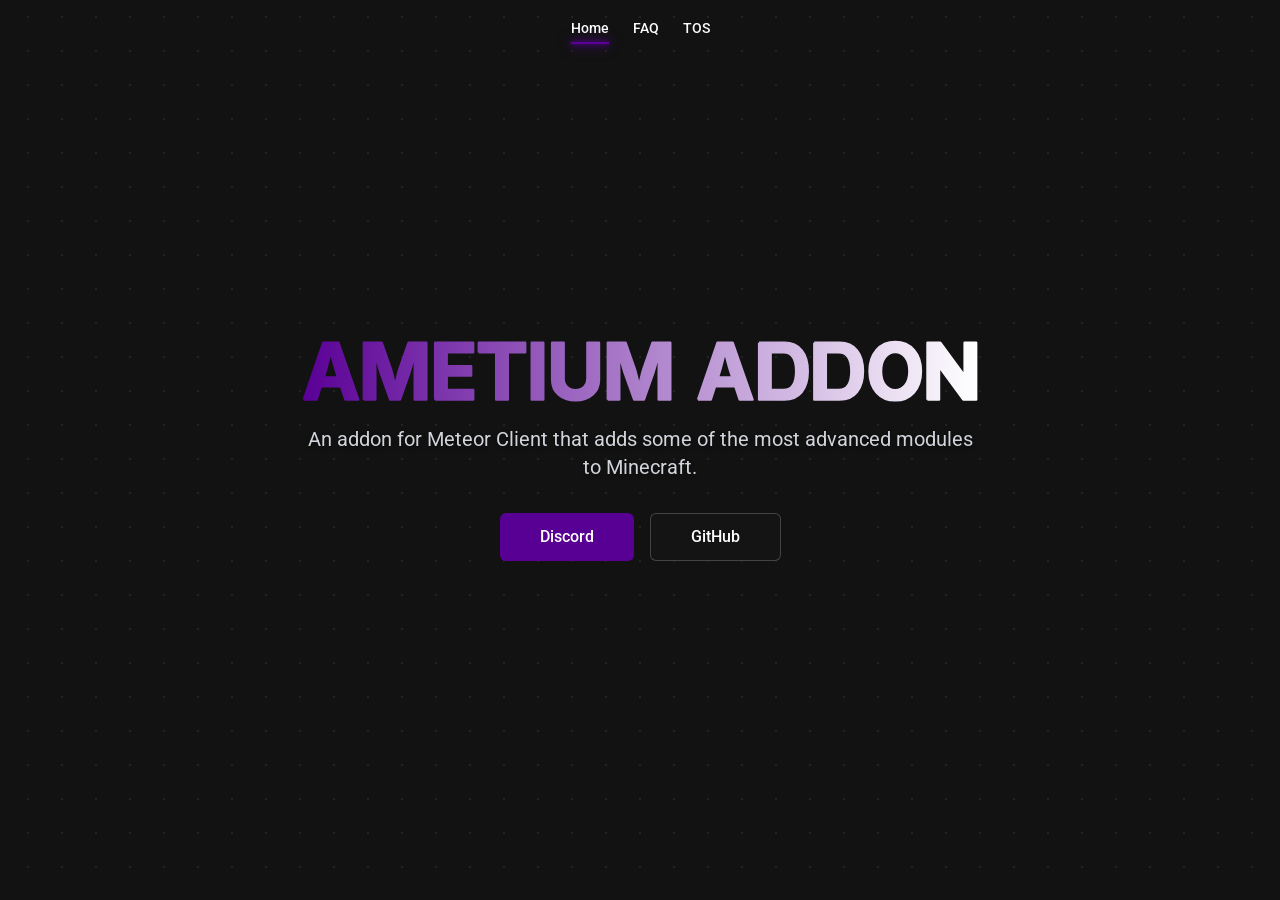
==== index.html @ a7bbdbfd "Fix HTML structure and update title" ====
<!DOCTYPE html>
<html lang="en" class="scroll-smooth dark" style="color-scheme: dark;"><head><meta charset="utf-8"><meta name="viewport" content="width=device-width, initial-scale=1"><link href="https://fonts.googleapis.com/css2?family=Inter:wght@100..900&family=Raleway:wght@400;600;700&family=Roboto:wght@400;500;700&display=swap" rel="stylesheet"><title>ametium</title><meta name="description" content="An addon for Meteor Client that adds some of the most advanced modules to Minecraft."><link rel="icon" href="icon.png"><link rel="stylesheet" href="assets/site.css"><style>

#community{padding-top:7rem;padding-bottom:5rem}

#team{--am-brand:#5a0096;--am-bg:#080808;--am-bg-2:#1c1c1c;--am-text:#f5f5f5;--am-muted:#a3a3a3;--am-line:rgba(255,255,255,.08);--am-font:'Montserrat',system-ui,-apple-system,'Segoe UI',Arial,sans-serif;--am-ease:cubic-bezier(.22,1,.36,1);--am-pad:clamp(1.25rem,6vw,5rem);color:var(--am-text);font-family:var(--am-font);padding-top:7rem;padding-bottom:6rem;scroll-margin-top:0}
#team svg{display:block}
#team :focus-visible{outline:2px solid #fff;outline-offset:3px;border-radius:6px}
.team-card{display:flex;align-items:center;justify-content:space-between;gap:1.5rem 2rem;max-width:900px;margin:0 auto;padding:clamp(1.75rem,5vw,3.25rem);background:radial-gradient(34rem 18rem at 100% 0%,rgba(90,0,150,.3),transparent 70%),var(--am-bg-2);border:1px solid var(--am-line);border-radius:20px;box-shadow:0 30px 60px -25px rgba(0,0,0,.85)}
.team-who{display:flex;align-items:center;gap:1.5rem;min-width:0}
.team-avatar{width:88px;height:88px;flex-shrink:0;border-radius:12px;object-fit:cover;image-rendering:pixelated}
.team-name{font-size:clamp(1.5rem,1.1rem + 1.6vw,2.1rem);font-weight:700;line-height:1.15;letter-spacing:-.03em}
.team-role{margin-top:.4rem;color:var(--am-muted);font-size:clamp(1rem,.95rem + .3vw,1.1rem);line-height:1.7}
.team-links{display:flex;flex-wrap:wrap;justify-content:center;gap:.6rem;flex-shrink:0}
.team-link{width:48px;height:48px;display:grid;place-items:center;border-radius:12px;background:rgba(255,255,255,.05);border:1px solid var(--am-line);transition:transform .35s var(--am-ease),border-color .25s ease,background .25s ease}
.team-link .icon{width:20px;height:20px}
@media(max-width:600px){.team-card{flex-direction:column;align-items:stretch;padding:1.5rem}.team-who{gap:1rem}.team-avatar{width:72px;height:72px}.team-links{justify-content:flex-start}}
.team-link{color:#fff}
.team-link .icon{fill:currentColor}
@media(hover:hover){.team-link:hover{background:rgba(255,255,255,.1);border-color:rgba(255,255,255,.3)}}
@media(hover:hover) and (prefers-reduced-motion:no-preference){.team-link:hover{transform:translateY(-3px)}}
.doc-head{max-width:720px;margin:0 auto 3rem;text-align:center;padding-bottom:2rem;border-bottom:1px solid rgba(255,255,255,.08)}
.doc-head h2{display:inline-block;font-family:var(--font-raleway),ui-sans-serif,system-ui,sans-serif;font-weight:700;font-size:clamp(2rem,5vw,3rem);line-height:1.15;letter-spacing:-.01em;background:linear-gradient(90deg,#5a0096,#fff);-webkit-background-clip:text;background-clip:text;-webkit-text-fill-color:transparent;color:transparent}
.doc-head p{margin-top:.9rem;font-family:var(--font-roboto),ui-sans-serif,system-ui,-apple-system,BlinkMacSystemFont,sans-serif;font-size:1.125rem;line-height:1.75rem;color:#a3a3a3;text-shadow:0 2px 4px rgba(0,0,0,.4)}@media(min-width:768px){.doc-head p{font-size:1.25rem}}
</style><link href="https://fonts.googleapis.com/css2?family=Montserrat:wght@400;600;700&family=Poppins:wght@400&display=swap" rel="stylesheet"></head><body class="__variable_f367f3 __variable_c06d0e __variable_225359 font-roboto antialiased"><main><header id="site-header" class="fixed top-0 left-0 w-full z-50 transition-all duration-300 py-4 bg-transparent"><div class="container mx-auto px-4 nav-grid"><div class="nav-left"></div><nav class="flex items-center space-x-8"><ul class="flex nav-items"><li><a class="nav-link text-sm font-medium active" href="#home">Home</a></li><li><a class="nav-link text-sm font-medium" href="faq/index.html">FAQ</a></li><li><a class="nav-link text-sm font-medium" href="tos/index.html">TOS</a></li></ul></nav><div class="nav-right"></div></div></header><div id="main-scroll-container" class="scroll-container"><svg width="0" height="0" style="position:absolute" aria-hidden="true" focusable="false">
<symbol id="i-discord" viewBox="0 0 24 24"><path d="M20.317 4.37a19.791 19.791 0 0 0-4.885-1.515a.074.074 0 0 0-.079.037c-.21.375-.444.864-.608 1.25a18.27 18.27 0 0 0-5.487 0a12.64 12.64 0 0 0-.617-1.25a.077.077 0 0 0-.079-.037A19.736 19.736 0 0 0 3.677 4.37a.07.07 0 0 0-.032.027C.533 9.046-.32 13.58.099 18.057a.082.082 0 0 0 .031.057a19.9 19.9 0 0 0 5.993 3.03a.078.078 0 0 0 .084-.028a14.09 14.09 0 0 0 1.226-1.994a.076.076 0 0 0-.041-.106a13.107 13.107 0 0 1-1.872-.892a.077.077 0 0 1-.008-.128a10.2 10.2 0 0 0 .372-.292a.074.074 0 0 1 .077-.01c3.928 1.793 8.18 1.793 12.062 0a.074.074 0 0 1 .078.01c.12.098.246.198.373.292a.077.077 0 0 1-.006.127a12.299 12.299 0 0 1-1.873.892a.077.077 0 0 0-.041.107c.36.698.772 1.362 1.225 1.993a.076.076 0 0 0 .084.028a19.839 19.839 0 0 0 6.002-3.03a.077.077 0 0 0 .032-.054c.5-5.177-.838-9.674-3.549-13.66a.061.061 0 0 0-.031-.03zM8.02 15.33c-1.183 0-2.157-1.085-2.157-2.419c0-1.333.956-2.419 2.157-2.419c1.21 0 2.176 1.096 2.157 2.42c0 1.333-.956 2.418-2.157 2.418zm7.975 0c-1.183 0-2.157-1.085-2.157-2.419c0-1.333.955-2.419 2.157-2.419c1.21 0 2.176 1.096 2.157 2.42c0 1.333-.946 2.418-2.157 2.418z"/></symbol>
<symbol id="i-github" viewBox="0 0 24 24"><path d="M12 .297c-6.63 0-12 5.373-12 12 0 5.303 3.438 9.8 8.205 11.385.6.113.82-.258.82-.577 0-.285-.01-1.04-.015-2.04-3.338.724-4.042-1.61-4.042-1.61C4.422 18.07 3.633 17.7 3.633 17.7c-1.087-.744.084-.729.084-.729 1.205.084 1.838 1.236 1.838 1.236 1.07 1.835 2.809 1.305 3.495.998.108-.776.417-1.305.76-1.605-2.665-.3-5.466-1.332-5.466-5.93 0-1.31.465-2.38 1.235-3.22-.135-.303-.54-1.523.105-3.176 0 0 1.005-.322 3.3 1.23.96-.267 1.98-.399 3-.405 1.02.006 2.04.138 3 .405 2.28-1.552 3.285-1.23 3.285-1.23.645 1.653.24 2.873.12 3.176.765.84 1.23 1.91 1.23 3.22 0 4.61-2.805 5.625-5.475 5.92.42.36.81 1.096.81 2.22 0 1.606-.015 2.896-.015 3.286 0 .315.21.69.825.57C20.565 22.092 24 17.592 24 12.297c0-6.627-5.373-12-12-12"/></symbol>
<symbol id="i-youtube" viewBox="0 0 24 24"><path d="M23.498 6.186a3.016 3.016 0 0 0-2.122-2.136C19.505 3.545 12 3.545 12 3.545s-7.505 0-9.377.505A3.017 3.017 0 0 0 .502 6.186C0 8.07 0 12 0 12s0 3.93.502 5.814a3.016 3.016 0 0 0 2.122 2.136c1.871.505 9.376.505 9.376.505s7.505 0 9.377-.505a3.015 3.015 0 0 0 2.122-2.136C24 15.93 24 12 24 12s0-3.93-.502-5.814zM9.545 15.568V8.432L15.818 12l-6.273 3.568z"/></symbol>
<symbol id="i-tiktok" viewBox="0 0 24 24"><path d="M12.525.02c1.31-.02 2.61-.01 3.91-.02.08 1.53.63 3.09 1.75 4.17 1.12 1.11 2.7 1.62 4.24 1.79v4.03c-1.44-.05-2.89-.35-4.2-.97-.57-.26-1.1-.59-1.62-.93-.01 2.92.01 5.84-.02 8.75-.08 1.4-.54 2.79-1.35 3.94-1.31 1.92-3.58 3.17-5.91 3.21-1.43.08-2.86-.31-4.08-1.03-2.02-1.19-3.44-3.37-3.65-5.71-.02-.5-.03-1-.01-1.49.18-1.9 1.12-3.72 2.58-4.96 1.66-1.44 3.98-2.13 6.15-1.72.02 1.48-.04 2.96-.04 4.44-.99-.32-2.15-.23-3.02.37-.63.41-1.11 1.04-1.36 1.75-.21.51-.15 1.07-.14 1.61.24 1.64 1.82 3.02 3.5 2.87 1.12-.01 2.19-.66 2.77-1.61.19-.33.4-.67.41-1.06.1-1.79.06-3.57.07-5.36.01-4.03-.01-8.05.02-12.07z"/></symbol>
<symbol id="i-instagram" viewBox="0 0 24 24"><path d="M7.0301.084c-1.2768.0602-2.1487.264-2.911.5634-.7888.3075-1.4575.72-2.1228 1.3877-.6652.6677-1.075 1.3368-1.3802 2.127-.2954.7638-.4956 1.6365-.552 2.914-.0564 1.2775-.0689 1.6882-.0626 4.947.0062 3.2586.0206 3.6671.0825 4.9473.061 1.2765.264 2.1482.5635 2.9107.308.7889.72 1.4573 1.388 2.1228.6679.6655 1.3365 1.0743 2.1285 1.38.7632.295 1.6361.4961 2.9134.552 1.2773.056 1.6884.069 4.9462.0627 3.2578-.0062 3.668-.0207 4.9478-.0814 1.28-.0607 2.147-.2652 2.9098-.5633.7889-.3086 1.4578-.72 2.1228-1.3881.665-.6682 1.0745-1.3378 1.3795-2.1284.2957-.7632.4966-1.636.552-2.9124.056-1.2809.0692-1.6898.063-4.948-.0063-3.2583-.021-3.6668-.0817-4.9465-.0607-1.2797-.264-2.1487-.5633-2.9117-.3084-.7889-.72-1.4568-1.3876-2.1228C21.2982 1.33 20.628.9208 19.8378.6165 19.074.321 18.2017.1197 16.9244.0645 15.6471.0093 15.236-.005 11.977.0014 8.718.0076 8.31.0215 7.0301.0839m.1402 21.6932c-1.17-.0509-1.8053-.2453-2.2287-.408-.5606-.216-.96-.4771-1.3819-.895-.422-.4178-.6811-.8186-.9-1.378-.1644-.4234-.3624-1.058-.4171-2.228-.0595-1.2645-.072-1.6442-.079-4.848-.007-3.2037.0053-3.583.0607-4.848.05-1.169.2456-1.805.408-2.2282.216-.5613.4762-.96.895-1.3816.4188-.4217.8184-.6814 1.3783-.9003.423-.1651 1.0575-.3614 2.227-.4171 1.2655-.06 1.6447-.072 4.848-.079 3.2033-.007 3.5835.005 4.8495.0608 1.169.0508 1.8053.2445 2.228.408.5608.216.96.4754 1.3816.895.4217.4194.6816.8176.9005 1.3787.1653.4217.3617 1.056.4169 2.2263.0602 1.2655.0739 1.645.0796 4.848.0058 3.203-.0055 3.5834-.061 4.848-.051 1.17-.245 1.8055-.408 2.2294-.216.5604-.4763.96-.8954 1.3814-.419.4215-.8181.6811-1.3783.9-.4224.1649-1.0577.3617-2.2262.4174-1.2656.0595-1.6448.072-4.8493.079-3.2045.007-3.5825-.006-4.848-.0608M16.953 5.5864A1.44 1.44 0 1 0 18.39 4.144a1.44 1.44 0 0 0-1.437 1.4424M5.8385 12.012c.0067 3.4032 2.7706 6.1557 6.173 6.1493 3.4026-.0065 6.157-2.7701 6.1506-6.1733-.0065-3.4032-2.771-6.1565-6.174-6.1498-3.403.0067-6.156 2.771-6.1496 6.1738M8 12.0077a4 4 0 1 1 4.008 3.9921A3.9996 3.9996 0 0 1 8 12.0077"/></symbol>
</svg><section id="home" class="scroll-section flex flex-col items-center justify-center relative overflow-hidden bg-background h-screen"><div class="container mx-auto px-4 text-center z-10 animate-fade-in"><h1 class="text-4xl md:text-6xl lg:text-7xl heading-lg font-raleway font-bold mb-4 text-white" aria-label="AMETIUM ADDON"><svg class="am-logo" id="am-logo" viewBox="90 60 1478 142" xmlns="http://www.w3.org/2000/svg" aria-hidden="true"><defs><linearGradient id="am-grad" gradientUnits="userSpaceOnUse" x1="98" y1="0" x2="1560" y2="0"><stop offset="0" stop-color="#5a0096"/><stop offset="1" stop-color="#ffffff"/></linearGradient></defs><path pathLength="1" d="M97.98 191.84H125.96L135.17 163.12H179.08L188.63 191.84H216.77L173.44 68.16H140.23ZM141.48 143.28 145.05 132.16C148.78 119.71 152.44 105.01 156.59 88.00C160.90 104.85 164.80 119.46 168.79 132.16L172.52 143.28Z" style="--i:0"/><path pathLength="1" d="M228.64 191.84H253.79V133.49C253.79 124.19 253.13 106.01 252.88 90.99C257.28 107.59 262.26 124.94 265.16 133.49L286.00 191.84H307.33L327.84 133.49C330.74 124.69 335.97 106.67 340.12 89.99C339.87 105.60 339.21 124.19 339.21 133.49V191.84H364.69V68.16H325.68L305.92 124.94C303.43 132.82 299.61 149.34 296.79 162.71C293.88 149.26 290.07 132.74 287.58 124.94L267.49 68.16H228.64Z" style="--i:1"/><path pathLength="1" d="M383.62 191.84H466.54V170.84H408.94V139.71H462.06V119.04H408.94V89.16H466.38V68.16H383.62Z" style="--i:2"/><path pathLength="1" d="M478.50 89.16H516.35V191.84H541.75V89.16H579.52V68.16H478.50Z" style="--i:3"/><path pathLength="1" d="M618.87 68.16H593.55V191.84H618.87Z" style="--i:4"/><path pathLength="1" d="M688.93 193.58C719.48 193.58 739.98 175.49 739.98 148.43V68.16H714.58V146.35C714.58 160.80 704.45 171.17 688.93 171.17C673.41 171.17 663.20 160.80 663.20 146.35V68.16H637.88V148.43C637.88 175.49 658.14 193.58 688.93 193.58Z" style="--i:5"/><path pathLength="1" d="M758.91 191.84H784.06V133.49C784.06 124.19 783.40 106.01 783.15 90.99C787.55 107.59 792.53 124.94 795.43 133.49L816.27 191.84H837.60L858.11 133.49C861.01 124.69 866.24 106.67 870.39 89.99C870.14 105.60 869.48 124.19 869.48 133.49V191.84H894.96V68.16H855.95L836.19 124.94C833.70 132.82 829.88 149.34 827.06 162.71C824.16 149.26 820.34 132.74 817.85 124.94L797.76 68.16H758.91Z" style="--i:6"/><path pathLength="1" d="M955.00 191.84H982.98L992.19 163.12H1036.10L1045.65 191.84H1073.79L1030.46 68.16H997.25ZM998.50 143.28 1002.07 132.16C1005.80 119.71 1009.46 105.01 1013.61 88.00C1017.92 104.85 1021.82 119.46 1025.81 132.16L1029.54 143.28Z" style="--i:7"/><path pathLength="1" d="M1087.79 68.16H1142.79C1175.79 68.16 1193.79 92.00 1193.79 130.00C1193.79 168.00 1175.79 191.84 1142.79 191.84H1087.79ZM1113.09 89.16V170.84H1140.79C1159.79 170.84 1168.29 155.00 1168.29 130.00C1168.29 105.00 1159.79 89.16 1140.79 89.16Z" style="--i:8"/><path pathLength="1" d="M1207.79 68.16H1262.79C1295.79 68.16 1313.79 92.00 1313.79 130.00C1313.79 168.00 1295.79 191.84 1262.79 191.84H1207.79ZM1233.09 89.16V170.84H1260.79C1279.79 170.84 1288.29 155.00 1288.29 130.00C1288.29 105.00 1279.79 89.16 1260.79 89.16Z" style="--i:9"/><path pathLength="1" d="M1383.79 66.42C1417.79 66.42 1439.79 92.00 1439.79 130.00C1439.79 168.00 1417.79 193.58 1383.79 193.58C1349.79 193.58 1327.79 168.00 1327.79 130.00C1327.79 92.00 1349.79 66.42 1383.79 66.42ZM1383.79 88.50C1365.79 88.50 1353.09 105.00 1353.09 130.00C1353.09 155.00 1365.79 171.20 1383.79 171.20C1401.79 171.20 1414.49 155.00 1414.49 130.00C1414.49 105.00 1401.79 88.50 1383.79 88.50Z" style="--i:10"/><path pathLength="1" d="M1453.79 191.84V68.16H1481.79L1534.49 140.00V68.16H1559.79V191.84H1531.79L1479.09 120.00V191.84Z" style="--i:11"/></svg></h1><p class="text-lg md:text-xl text-gray-300 max-w-2xl mx-auto mb-8 text-shadow-md">An addon for Meteor Client that adds some of the most advanced modules to Minecraft.</p><div class="hero-btns flex flex-col sm:flex-row items-center justify-center gap-4"><a class="inline-flex items-center justify-center whitespace-nowrap ring-offset-background transition-colors focus-visible:outline-none focus-visible:ring-2 focus-visible:ring-ring focus-visible:ring-offset-2 disabled:pointer-events-none disabled:opacity-50 h-12 rounded-md px-10 text-base bg-primary hover:bg-primary/80 text-white font-medium" href="https://discord.gg/ametium" target="_blank" rel="noopener noreferrer">Discord</a><a class="inline-flex items-center justify-center whitespace-nowrap font-medium ring-offset-background transition-colors focus-visible:outline-none focus-visible:ring-2 focus-visible:ring-ring focus-visible:ring-offset-2 disabled:pointer-events-none disabled:opacity-50 border bg-background h-12 rounded-md px-10 text-base border-white/20 text-white hover:bg-white/10 hover:text-white" href="https://github.com/ItsDarexMC" target="_blank" rel="noopener noreferrer">GitHub</a></div></div></section>
<section class="sec sec-alt bg-background" id="community">
    <div class="wrap">
      <div class="doc-head"><h2>Community</h2><p>Join the Ametium community, get support and follow every update.</p></div>
      <div class="cards-grid cc-stage" aria-roledescription="carousel" aria-label="Community">
      <div class="card invite" data-pos="active"><button type="button" class="cc-select" aria-label="Show Discord"></button>
        <div class="card-who"><span class="card-logo card-logo--dc" aria-hidden="true"><svg><use href="#i-discord"/></svg></span><div class="invite-copy">
          <h3>Discord</h3>
          <p>The addon is only shared through our Discord server. Join to install it and get support directly from developers.</p>
          <div class="stats">
            <span><span class="dot" aria-hidden="true"></span><span id="total-members">…</span> Total</span>
            <span><span class="dot on" aria-hidden="true"></span><span id="online-members">…</span> Online</span>
          </div>
        </div></div>
        <a href="https://discord.gg/ametium" class="btn btn-main" target="_blank" rel="noopener noreferrer"><svg class="icon" aria-hidden="true"><use href="#i-discord"/></svg>Join server</a>
      </div>
      <div class="card invite yt" data-pos="next"><button type="button" class="cc-select" aria-label="Show YouTube"></button>
        <div class="card-who"><span class="card-logo card-logo--yt" aria-hidden="true"><svg><use href="#i-youtube"/></svg></span><div class="invite-copy">
          <h3>YouTube</h3>
          <p>See Ametium in action through module showcases, demos and video updates.</p>
        </div></div>
        <a href="https://youtube.com/@itsdarexmc" class="btn btn-main" target="_blank" rel="noopener noreferrer"><svg class="icon" aria-hidden="true"><use href="#i-youtube"/></svg>YouTube</a>
      </div>
      <div class="card invite gh" data-pos="prev"><button type="button" class="cc-select" aria-label="Show GitHub"></button>
        <div class="card-who"><span class="card-logo card-logo--gh" aria-hidden="true"><svg><use href="#i-github"/></svg></span><div class="invite-copy">
          <h3>GitHub</h3>
          <p>Explore our projects and source code on GitHub.</p>
          <div class="stats">
            <span><span class="dot" aria-hidden="true"></span><span id="gh-repos">…</span> Repositories</span>
            <span><span class="dot white" aria-hidden="true"></span><span id="gh-followers">…</span> Followers</span>
          </div>
        </div></div>
        <a href="https://github.com/ItsDarexMC" class="btn btn-main" target="_blank" rel="noopener noreferrer"><svg class="icon" aria-hidden="true"><use href="#i-github"/></svg>GitHub</a>
      </div>
      </div>
      <div class="cc-controls"><button type="button" class="cc-arrow" data-dir="-1" aria-label="Previous"><svg viewBox="0 0 24 24" aria-hidden="true"><path d="m14.5 6-6 6 6 6"/></svg></button><div class="cc-dots"><button type="button" aria-label="Show Discord"></button><button type="button" aria-label="Show YouTube"></button><button type="button" aria-label="Show GitHub"></button></div><button type="button" class="cc-arrow" data-dir="1" aria-label="Next"><svg viewBox="0 0 24 24" aria-hidden="true"><path d="m9.5 6 6 6-6 6"/></svg></button></div>
    </div>
  </section>
<section class="sec" id="team"><div class="wrap"><div class="doc-head"><h2>Dev Team</h2><p>Meet the developers behind Ametium.</p></div><div class="team-card"><div class="team-who"><img class="team-avatar" src="darex.png" alt="ItsDarexMC skin" width="88" height="88" onerror="this.style.display='none'"><div><h3 class="team-name">ItsDarexMC</h3><p class="team-role">Founder and lead developer of Ametium.</p></div></div><div class="team-links"><a class="team-link" data-n="youtube" href="https://youtube.com/@ItsDarexMC" target="_blank" rel="noopener noreferrer" aria-label="YouTube" title="YouTube"><svg class="icon" aria-hidden="true"><use href="#i-youtube"/></svg></a><a class="team-link" data-n="tiktok" href="https://tiktok.com/@ItsDarexMC" target="_blank" rel="noopener noreferrer" aria-label="TikTok" title="TikTok"><svg class="icon" aria-hidden="true"><use href="#i-tiktok"/></svg></a><a class="team-link" data-n="instagram" href="https://instagram.com/ItsDarexMC" target="_blank" rel="noopener noreferrer" aria-label="Instagram" title="Instagram"><svg class="icon" aria-hidden="true"><use href="#i-instagram"/></svg></a><a class="team-link" data-n="github" href="https://github.com/ItsDarexMC" target="_blank" rel="noopener noreferrer" aria-label="GitHub" title="GitHub"><svg class="icon" aria-hidden="true"><use href="#i-github"/></svg></a></div></div></div></section>
<footer class="relative bg-gradient-to-br from-secondary/50 to-background border-t border-border/50 py-16 snap-start" id="footer"><div class="absolute inset-0 opacity-10"><div class="absolute top-0 left-1/4 w-32 h-32 bg-primary/20 rounded-full blur-3xl"></div><div class="absolute bottom-0 right-1/4 w-24 h-24 bg-primary/10 rounded-full blur-2xl"></div></div><div class="container mx-auto px-4 relative z-10"><div class="flex flex-col md:flex-row items-center justify-between gap-6 text-center md:text-left"><div><p class="text-sm text-muted-foreground">© 2026 Ametium Development. All rights reserved.</p><p class="text-xs text-muted-foreground mt-2">Not affiliated with or endorsed by Mojang AB</p></div><nav class="flex flex-wrap items-center justify-center gap-8"><a class="nav-link text-sm text-muted-foreground" href="https://github.com/ItsDarexMC" target="_blank" rel="noopener noreferrer">GitHub</a><a class="nav-link text-sm text-muted-foreground" href="https://discord.gg/ametium" target="_blank" rel="noopener noreferrer">Discord</a><a class="nav-link text-sm text-muted-foreground" href="https://youtube.com/@itsdarexmc" target="_blank" rel="noopener noreferrer">YouTube</a></nav></div></div></footer></div></main><!--$--><!--/$--><!--$--><!--/$-->
<next-route-announcer style="position: absolute;"></next-route-announcer><script>
(function(){
var total=document.getElementById('total-members');
var online=document.getElementById('online-members');
function fmt(n){return Number.isFinite(n)?n.toLocaleString('en-US'):'—'}
function update(){
  if(document.hidden)return;
  var ctrl=new AbortController();
  var t=setTimeout(function(){ctrl.abort()},8000);
  fetch('https://discord.com/api/v9/invites/ametium?with_counts=true',{signal:ctrl.signal})
    .then(function(r){if(!r.ok)throw new Error(r.status);return r.json()})
    .then(function(d){total.textContent=fmt(d.approximate_member_count);online.textContent=fmt(d.approximate_presence_count)})
    .catch(function(){if(total.textContent==='…')total.textContent='—';if(online.textContent==='…')online.textContent='—'})
    .finally(function(){clearTimeout(t)});
}
update();
setInterval(update,60000);
document.addEventListener('visibilitychange',function(){if(!document.hidden)update()});
})();
</script><script>
(function(){
var GH_USER='ItsDarexMC';
function fmt(n){n=Number(n);return Number.isFinite(n)?n.toLocaleString('en-US'):'—'}
function set(id,v){var e=document.getElementById(id);if(e)e.textContent=v}
function get(url){var c=new AbortController(),t=setTimeout(function(){c.abort()},8000);
  return fetch(url,{signal:c.signal}).then(function(r){if(!r.ok)throw new Error(r.status);return r.json()}).finally(function(){clearTimeout(t)})}
function github(){
  get('https://api.github.com/users/'+GH_USER)
    .then(function(d){set('gh-repos',fmt(d.public_repos));set('gh-followers',fmt(d.followers))})
    .catch(function(){set('gh-repos','—');set('gh-followers','—')});
}
github();
setInterval(github,600000);
})();
</script><script>
(function(){
var stage=document.querySelector('#community .cc-stage');if(!stage)return;
var cards=[].slice.call(stage.querySelectorAll(':scope>.card')),dots=[].slice.call(document.querySelectorAll('#community .cc-dots button')),i=0,n=cards.length;
function show(k){
  i=(k+n)%n;
  cards.forEach(function(c,j){
    var pos=j===i?'active':(j===(i+1)%n?'next':'prev');
    c.setAttribute('data-pos',pos);
    c.querySelectorAll('a').forEach(function(a){a.tabIndex=j===i?0:-1});
    c.setAttribute('aria-hidden',j===i?'false':'true');
    c.querySelector('.cc-select').tabIndex=j===i?-1:0;
  });
  dots.forEach(function(d,j){d.classList.toggle('is-active',j===i);d.setAttribute('aria-current',j===i?'true':'false')});
}
function fit(){
  var m=0;cards.forEach(function(c){c.style.height='auto'});
  cards.forEach(function(c){m=Math.max(m,c.offsetHeight)});
  cards.forEach(function(c){c.style.height=m+'px'});
  stage.style.setProperty('--cc-h',m+'px');
}
document.querySelectorAll('#community .cc-arrow').forEach(function(b){b.addEventListener('click',function(){show(i+(+b.dataset.dir))})});
dots.forEach(function(d,j){d.addEventListener('click',function(){show(j)})});
cards.forEach(function(c,j){c.querySelector('.cc-select').addEventListener('click',function(){show(j)})});
stage.addEventListener('keydown',function(e){if(e.key==='ArrowLeft')show(i-1);if(e.key==='ArrowRight')show(i+1)});
var x0=null;
stage.addEventListener('touchstart',function(e){x0=e.touches[0].clientX},{passive:true});
stage.addEventListener('touchend',function(e){if(x0===null)return;var dx=e.changedTouches[0].clientX-x0;if(Math.abs(dx)>40)show(i+(dx<0?1:-1));x0=null});
window.addEventListener('resize',fit);
window.addEventListener('load',fit);
if(document.fonts&&document.fonts.ready)document.fonts.ready.then(fit);
fit();show(0);
})();
</script><script>
(function(){
var sc=document.getElementById('main-scroll-container'),hd=document.getElementById('site-header'),pg=document.querySelector('.scroll-progress');
var links=[].slice.call(document.querySelectorAll('.nav-link[href^="#"]'));
function onScroll(){
  var y=sc.scrollTop,max=sc.scrollHeight-sc.clientHeight;
  var s=y>20;
  hd.classList.toggle('py-4',!s);hd.classList.toggle('bg-transparent',!s);
  ['py-2','bg-background/95','backdrop-blur-sm','border-b','border-border/40'].forEach(function(c){hd.classList.toggle(c,s)});
  if(pg)pg.style.transform='scaleX('+(max>0?y/max:0)+')';
  var cur=null;
  links.forEach(function(l){var t=document.querySelector(l.getAttribute('href'));if(t&&t.getBoundingClientRect().top<=window.innerHeight*0.4)cur=l});
  links.forEach(function(l){l.classList.toggle('active',l===cur)});
}
sc.addEventListener('scroll',onScroll,{passive:true});onScroll();
})();
</script><script>
(function(){
var el=document.getElementById('am-logo');if(!el)return;
function play(){el.classList.remove('run');void el.getBoundingClientRect();el.classList.add('run')}
requestAnimationFrame(play);
})();
</script><script>
(function(){
document.querySelectorAll('.nav-link[href^="#"]').forEach(function(a){
  a.addEventListener('click',function(e){
    var t=document.querySelector(a.getAttribute('href'));
    if(!t)return;
    e.preventDefault();
    t.scrollIntoView({behavior:'smooth',block:'start'});
  });
});
})();
</script><script>
(function(){
try{var g=sessionStorage.getItem('am-go');if(g){sessionStorage.removeItem('am-go');var t=document.getElementById(g);if(t)requestAnimationFrame(function(){t.scrollIntoView({behavior:'instant',block:'start'})})}}catch(e){}
})();
</script></body></html>
---- assets/site.css ----
@font-face{font-family:Inter Fallback;src:local("Arial");ascent-override:90.44%;descent-override:22.52%;line-gap-override:0.00%;size-adjust:107.12%}.__className_f367f3{font-family:Inter,Inter Fallback;font-style:normal}.__variable_f367f3{--font-inter:"Inter","Inter Fallback"}@font-face{font-family:Roboto Fallback;src:local("Arial");ascent-override:92.98%;descent-override:24.47%;line-gap-override:0.00%;size-adjust:99.78%}.__className_c06d0e{font-family:Roboto,Roboto Fallback;font-style:normal}.__variable_c06d0e{--font-roboto:"Roboto","Roboto Fallback"}@font-face{font-family:Raleway Fallback;src:local("Arial");ascent-override:90.51%;descent-override:22.53%;line-gap-override:0.00%;size-adjust:103.86%}.__className_225359{font-family:Raleway,Raleway Fallback;font-style:normal}.__variable_225359{--font-raleway:"Raleway","Raleway Fallback"}

/*
! tailwindcss v3.3.3 | MIT License | https://tailwindcss.com
*/*,:after,:before{box-sizing:border-box;border:0 solid #e5e7eb}:after,:before{--tw-content:""}html{line-height:1.5;-webkit-text-size-adjust:100%;-moz-tab-size:4;-o-tab-size:4;tab-size:4;font-family:ui-sans-serif,system-ui,-apple-system,BlinkMacSystemFont,Segoe UI,Roboto,Helvetica Neue,Arial,Noto Sans,sans-serif,Apple Color Emoji,Segoe UI Emoji,Segoe UI Symbol,Noto Color Emoji;font-feature-settings:normal;font-variation-settings:normal}body{margin:0;line-height:inherit}hr{height:0;color:inherit;border-top-width:1px}abbr:where([title]){-webkit-text-decoration:underline dotted;text-decoration:underline dotted}h1,h2,h3,h4,h5,h6{font-size:inherit;font-weight:inherit}a{color:inherit;text-decoration:inherit}b,strong{font-weight:bolder}code,kbd,pre,samp{font-family:ui-monospace,SFMono-Regular,Menlo,Monaco,Consolas,Liberation Mono,Courier New,monospace;font-size:1em}small{font-size:80%}sub,sup{font-size:75%;line-height:0;position:relative;vertical-align:baseline}sub{bottom:-.25em}sup{top:-.5em}table{text-indent:0;border-color:inherit;border-collapse:collapse}button,input,optgroup,select,textarea{font-family:inherit;font-feature-settings:inherit;font-variation-settings:inherit;font-size:100%;font-weight:inherit;line-height:inherit;color:inherit;margin:0;padding:0}button,select{text-transform:none}[type=button],[type=reset],[type=submit],button{-webkit-appearance:button;background-color:transparent;background-image:none}:-moz-focusring{outline:auto}:-moz-ui-invalid{box-shadow:none}progress{vertical-align:baseline}::-webkit-inner-spin-button,::-webkit-outer-spin-button{height:auto}[type=search]{-webkit-appearance:textfield;outline-offset:-2px}::-webkit-search-decoration{-webkit-appearance:none}::-webkit-file-upload-button{-webkit-appearance:button;font:inherit}summary{display:list-item}blockquote,dd,dl,figure,h1,h2,h3,h4,h5,h6,hr,p,pre{margin:0}fieldset{margin:0}fieldset,legend{padding:0}menu,ol,ul{list-style:none;margin:0;padding:0}dialog{padding:0}textarea{resize:vertical}input::-moz-placeholder,textarea::-moz-placeholder{opacity:1;color:#9ca3af}input::placeholder,textarea::placeholder{opacity:1;color:#9ca3af}[role=button],button{cursor:pointer}:disabled{cursor:default}audio,canvas,embed,iframe,img,object,svg,video{display:block;vertical-align:middle}img,video{max-width:100%;height:auto}[hidden]{display:none}:root{--background:0 0% 100%;--foreground:0 0% 3.9%;--card:0 0% 100%;--card-foreground:0 0% 3.9%;--popover:0 0% 100%;--popover-foreground:0 0% 3.9%;--primary:276 100% 29%;--primary-foreground:0 0% 98%;--secondary:0 0% 96.1%;--secondary-foreground:0 0% 9%;--muted:0 0% 96.1%;--muted-foreground:0 0% 45.1%;--accent:0 0% 96.1%;--accent-foreground:0 0% 9%;--destructive:276 100% 29%;--destructive-foreground:0 0% 98%;--border:0 0% 89.8%;--input:0 0% 89.8%;--ring:0 0% 3.9%;--chart-1:12 76% 61%;--chart-2:173 58% 39%;--chart-3:197 37% 24%;--chart-4:43 74% 66%;--chart-5:27 87% 67%;--radius:0.5rem}.dark{--background:0 0% 8%;--foreground:0 0% 98%;--card:0 0% 14%;--card-foreground:0 0% 98%;--popover:0 0% 14%;--popover-foreground:0 0% 98%;--primary:276 100% 29%;--primary-foreground:0 0% 98%;--secondary:0 0% 19%;--secondary-foreground:0 0% 98%;--muted:0 0% 19%;--muted-foreground:0 0% 63.9%;--accent:0 0% 19%;--accent-foreground:0 0% 98%;--destructive:276 100% 29%;--destructive-foreground:0 0% 98%;--border:0 0% 25%;--input:0 0% 19%;--ring:0 0% 83.1%;--chart-1:220 70% 50%;--chart-2:160 60% 45%;--chart-3:30 80% 55%;--chart-4:280 65% 60%;--chart-5:340 75% 55%}:root{--glow-color:276 100% 29%}.dark{--glow-color:276 100% 29%}*{border-color:hsl(var(--border))}body{background-color:hsl(var(--background));color:hsl(var(--foreground));box-shadow:0 0 15px hsl(var(--glow-color))}*,:after,:before{--tw-border-spacing-x:0;--tw-border-spacing-y:0;--tw-translate-x:0;--tw-translate-y:0;--tw-rotate:0;--tw-skew-x:0;--tw-skew-y:0;--tw-scale-x:1;--tw-scale-y:1;--tw-pan-x: ;--tw-pan-y: ;--tw-pinch-zoom: ;--tw-scroll-snap-strictness:proximity;--tw-gradient-from-position: ;--tw-gradient-via-position: ;--tw-gradient-to-position: ;--tw-ordinal: ;--tw-slashed-zero: ;--tw-numeric-figure: ;--tw-numeric-spacing: ;--tw-numeric-fraction: ;--tw-ring-inset: ;--tw-ring-offset-width:0px;--tw-ring-offset-color:#fff;--tw-ring-color:rgb(59 130 246/0.5);--tw-ring-offset-shadow:0 0 #0000;--tw-ring-shadow:0 0 #0000;--tw-shadow:0 0 #0000;--tw-shadow-colored:0 0 #0000;--tw-blur: ;--tw-brightness: ;--tw-contrast: ;--tw-grayscale: ;--tw-hue-rotate: ;--tw-invert: ;--tw-saturate: ;--tw-sepia: ;--tw-drop-shadow: ;--tw-backdrop-blur: ;--tw-backdrop-brightness: ;--tw-backdrop-contrast: ;--tw-backdrop-grayscale: ;--tw-backdrop-hue-rotate: ;--tw-backdrop-invert: ;--tw-backdrop-opacity: ;--tw-backdrop-saturate: ;--tw-backdrop-sepia: }::backdrop{--tw-border-spacing-x:0;--tw-border-spacing-y:0;--tw-translate-x:0;--tw-translate-y:0;--tw-rotate:0;--tw-skew-x:0;--tw-skew-y:0;--tw-scale-x:1;--tw-scale-y:1;--tw-pan-x: ;--tw-pan-y: ;--tw-pinch-zoom: ;--tw-scroll-snap-strictness:proximity;--tw-gradient-from-position: ;--tw-gradient-via-position: ;--tw-gradient-to-position: ;--tw-ordinal: ;--tw-slashed-zero: ;--tw-numeric-figure: ;--tw-numeric-spacing: ;--tw-numeric-fraction: ;--tw-ring-inset: ;--tw-ring-offset-width:0px;--tw-ring-offset-color:#fff;--tw-ring-color:rgb(59 130 246/0.5);--tw-ring-offset-shadow:0 0 #0000;--tw-ring-shadow:0 0 #0000;--tw-shadow:0 0 #0000;--tw-shadow-colored:0 0 #0000;--tw-blur: ;--tw-brightness: ;--tw-contrast: ;--tw-grayscale: ;--tw-hue-rotate: ;--tw-invert: ;--tw-saturate: ;--tw-sepia: ;--tw-drop-shadow: ;--tw-backdrop-blur: ;--tw-backdrop-brightness: ;--tw-backdrop-contrast: ;--tw-backdrop-grayscale: ;--tw-backdrop-hue-rotate: ;--tw-backdrop-invert: ;--tw-backdrop-opacity: ;--tw-backdrop-saturate: ;--tw-backdrop-sepia: }.container{width:100%}@media (min-width:640px){.container{max-width:640px}}@media (min-width:768px){.container{max-width:768px}}@media (min-width:1024px){.container{max-width:1024px}}@media (min-width:1280px){.container{max-width:1280px}}@media (min-width:1536px){.container{max-width:1536px}}.pointer-events-none{pointer-events:none}.fixed{position:fixed}.absolute{position:absolute}.relative{position:relative}.inset-0{inset:0}.bottom-0{bottom:0}.bottom-1\/3{bottom:33.333333%}.bottom-8{bottom:2rem}.bottom-full{bottom:100%}.left-0{left:0}.left-1\/2{left:50%}.left-1\/4{left:25%}.left-20{left:5rem}.left-4{left:1rem}.left-\[18px\]{left:18px}.right-0{right:0}.right-1\/4{right:25%}.right-20{right:5rem}.right-4{right:1rem}.right-\[-12px\]{right:-12px}.top-0{top:0}.top-1\/2{top:50%}.top-1\/3{top:33.333333%}.top-\[-12px\]{top:-12px}.top-full{top:100%}.z-0{z-index:0}.z-10{z-index:10}.z-20{z-index:20}.z-50{z-index:50}.mx-12{margin-left:3rem;margin-right:3rem}.mx-auto{margin-left:auto;margin-right:auto}.mb-1{margin-bottom:.25rem}.mb-12{margin-bottom:3rem}.mb-16{margin-bottom:4rem}.mb-2{margin-bottom:.5rem}.mb-3{margin-bottom:.75rem}.mb-4{margin-bottom:1rem}.mb-6{margin-bottom:1.5rem}.mb-8{margin-bottom:2rem}.ml-2{margin-left:.5rem}.ml-4{margin-left:1rem}.mr-2{margin-right:.5rem}.mr-3{margin-right:.75rem}.mt-1{margin-top:.25rem}.mt-16{margin-top:4rem}.mt-2{margin-top:.5rem}.mt-4{margin-top:1rem}.mt-6{margin-top:1.5rem}.mt-8{margin-top:2rem}.block{display:block}.inline-block{display:inline-block}.flex{display:flex}.inline-flex{display:inline-flex}.grid{display:grid}.contents{display:contents}.hidden{display:none}.h-0{height:0}.h-0\.5{height:.125rem}.h-1{height:.25rem}.h-10{height:2.5rem}.h-11{height:2.75rem}.h-12{height:3rem}.h-14{height:3.5rem}.h-2{height:.5rem}.h-24{height:6rem}.h-32{height:8rem}.h-4{height:1rem}.h-40{height:10rem}.h-6{height:1.5rem}.h-60{height:15rem}.h-9{height:2.25rem}.h-auto{height:auto}.h-full{height:100%}.h-screen{height:100vh}.max-h-96{max-height:24rem}.max-h-\[700px\]{max-height:700px}.w-1{width:.25rem}.w-10{width:2.5rem}.w-2{width:.5rem}.w-24{width:6rem}.w-32{width:8rem}.w-4{width:1rem}.w-40{width:10rem}.w-6{width:1.5rem}.w-60{width:15rem}.w-72{width:18rem}.w-80{width:20rem}.w-full{width:100%}.min-w-\[200px\]{min-width:200px}.max-w-2xl{max-width:42rem}.max-w-3xl{max-width:48rem}.max-w-5xl{max-width:64rem}.max-w-6xl{max-width:72rem}.max-w-md{max-width:28rem}.flex-shrink-0{flex-shrink:0}.flex-grow{flex-grow:1}.-translate-x-1\/2{--tw-translate-x:-50%}.-translate-x-1\/2,.-translate-y-1\/2{transform:translate(var(--tw-translate-x),var(--tw-translate-y)) rotate(var(--tw-rotate)) skewX(var(--tw-skew-x)) skewY(var(--tw-skew-y)) scaleX(var(--tw-scale-x)) scaleY(var(--tw-scale-y))}.-translate-y-1\/2{--tw-translate-y:-50%}.rotate-6{--tw-rotate:6deg}.rotate-6,.scale-105{transform:translate(var(--tw-translate-x),var(--tw-translate-y)) rotate(var(--tw-rotate)) skewX(var(--tw-skew-x)) skewY(var(--tw-skew-y)) scaleX(var(--tw-scale-x)) scaleY(var(--tw-scale-y))}.scale-105{--tw-scale-x:1.05;--tw-scale-y:1.05}.transform{transform:translate(var(--tw-translate-x),var(--tw-translate-y)) rotate(var(--tw-rotate)) skewX(var(--tw-skew-x)) skewY(var(--tw-skew-y)) scaleX(var(--tw-scale-x)) scaleY(var(--tw-scale-y))}@keyframes bounce{0%,to{transform:translateY(-25%);animation-timing-function:cubic-bezier(.8,0,1,1)}50%{transform:none;animation-timing-function:cubic-bezier(0,0,.2,1)}}.animate-bounce{animation:bounce 1s infinite}.animate-pulse{animation:pulse 2s cubic-bezier(.4,0,.6,1) infinite}.cursor-pointer{cursor:pointer}.snap-start{scroll-snap-align:start}.list-inside{list-style-position:inside}.list-disc{list-style-type:disc}.grid-cols-1{grid-template-columns:repeat(1,minmax(0,1fr))}.flex-col{flex-direction:column}.flex-wrap{flex-wrap:wrap}.items-start{align-items:flex-start}.items-center{align-items:center}.justify-center{justify-content:center}.justify-between{justify-content:space-between}.gap-1{gap:.25rem}.gap-12{gap:3rem}.gap-2{gap:.5rem}.gap-3{gap:.75rem}.gap-4{gap:1rem}.gap-8{gap:2rem}.space-x-2>:not([hidden])~:not([hidden]){--tw-space-x-reverse:0;margin-right:calc(.5rem * var(--tw-space-x-reverse));margin-left:calc(.5rem * calc(1 - var(--tw-space-x-reverse)))}.space-x-4>:not([hidden])~:not([hidden]){--tw-space-x-reverse:0;margin-right:calc(1rem * var(--tw-space-x-reverse));margin-left:calc(1rem * calc(1 - var(--tw-space-x-reverse)))}.space-x-6>:not([hidden])~:not([hidden]){--tw-space-x-reverse:0;margin-right:calc(1.5rem * var(--tw-space-x-reverse));margin-left:calc(1.5rem * calc(1 - var(--tw-space-x-reverse)))}.space-x-8>:not([hidden])~:not([hidden]){--tw-space-x-reverse:0;margin-right:calc(2rem * var(--tw-space-x-reverse));margin-left:calc(2rem * calc(1 - var(--tw-space-x-reverse)))}.space-y-3>:not([hidden])~:not([hidden]){--tw-space-y-reverse:0;margin-top:calc(.75rem * calc(1 - var(--tw-space-y-reverse)));margin-bottom:calc(.75rem * var(--tw-space-y-reverse))}.space-y-4>:not([hidden])~:not([hidden]){--tw-space-y-reverse:0;margin-top:calc(1rem * calc(1 - var(--tw-space-y-reverse)));margin-bottom:calc(1rem * var(--tw-space-y-reverse))}.space-y-5>:not([hidden])~:not([hidden]){--tw-space-y-reverse:0;margin-top:calc(1.25rem * calc(1 - var(--tw-space-y-reverse)));margin-bottom:calc(1.25rem * var(--tw-space-y-reverse))}.overflow-hidden{overflow:hidden}.overflow-x-auto{overflow-x:auto}.overflow-y-auto{overflow-y:auto}.scroll-smooth{scroll-behavior:smooth}.whitespace-nowrap{white-space:nowrap}.rounded{border-radius:.25rem}.rounded-2xl{border-radius:1rem}.rounded-3xl{border-radius:1.5rem}.rounded-full{border-radius:9999px}.rounded-lg{border-radius:var(--radius)}.rounded-md{border-radius:calc(var(--radius) - 2px)}.rounded-xl{border-radius:.75rem}.border{border-width:1px}.border-2{border-width:2px}.border-4{border-width:4px}.border-b{border-bottom-width:1px}.border-t{border-top-width:1px}.border-border{border-color:hsl(var(--border))}.border-border\/30{border-color:hsl(var(--border)/.3)}.border-border\/40{border-color:hsl(var(--border)/.4)}.border-border\/50{border-color:hsl(var(--border)/.5)}.border-input{border-color:hsl(var(--input))}.border-primary\/20{border-color:hsl(var(--primary)/.2)}.border-primary\/30{border-color:hsl(var(--primary)/.3)}.border-transparent{border-color:transparent}.border-white\/20{border-color:rgb(255 255 255/.2)}.border-t-secondary\/95{border-top-color:hsl(var(--secondary)/.95)}.bg-amber-500\/20{background-color:rgb(245 158 11/.2)}.bg-background{background-color:hsl(var(--background))}.bg-background\/50{background-color:hsl(var(--background)/.5)}.bg-background\/95{background-color:hsl(var(--background)/.95)}.bg-blue-500\/20{background-color:rgb(59 130 246/.2)}.bg-destructive{background-color:hsl(var(--destructive))}.bg-emerald-500\/20{background-color:rgb(16 185 129/.2)}.bg-orange-500\/20{background-color:rgb(249 115 22/.2)}.bg-popover{background-color:hsl(var(--popover))}.bg-primary{background-color:hsl(var(--primary))}.bg-primary\/10{background-color:hsl(var(--primary)/.1)}.bg-primary\/20{background-color:hsl(var(--primary)/.2)}.bg-primary\/30{background-color:hsl(var(--primary)/.3)}.bg-primary\/5{background-color:hsl(var(--primary)/.05)}.bg-purple-500\/20{background-color:rgb(168 85 247/.2)}.bg-secondary{background-color:hsl(var(--secondary))}.bg-secondary\/30{background-color:hsl(var(--secondary)/.3)}.bg-secondary\/50{background-color:hsl(var(--secondary)/.5)}.bg-secondary\/95{background-color:hsl(var(--secondary)/.95)}.bg-transparent{background-color:transparent}.bg-white{--tw-bg-opacity:1;background-color:rgb(255 255 255/var(--tw-bg-opacity))}.bg-gradient-to-b{background-image:linear-gradient(to bottom,var(--tw-gradient-stops))}.bg-gradient-to-br{background-image:linear-gradient(to bottom right,var(--tw-gradient-stops))}.bg-gradient-to-r{background-image:linear-gradient(to right,var(--tw-gradient-stops))}.from-background{--tw-gradient-from:hsl(var(--background)) var(--tw-gradient-from-position);--tw-gradient-to:hsl(var(--background)/0) var(--tw-gradient-to-position);--tw-gradient-stops:var(--tw-gradient-from),var(--tw-gradient-to)}.from-primary{--tw-gradient-from:hsl(var(--primary)) var(--tw-gradient-from-position);--tw-gradient-to:hsl(var(--primary)/0) var(--tw-gradient-to-position);--tw-gradient-stops:var(--tw-gradient-from),var(--tw-gradient-to)}.from-secondary\/30{--tw-gradient-from:hsl(var(--secondary)/0.3) var(--tw-gradient-from-position);--tw-gradient-to:hsl(var(--secondary)/0) var(--tw-gradient-to-position);--tw-gradient-stops:var(--tw-gradient-from),var(--tw-gradient-to)}.from-secondary\/50{--tw-gradient-from:hsl(var(--secondary)/0.5) var(--tw-gradient-from-position);--tw-gradient-to:hsl(var(--secondary)/0) var(--tw-gradient-to-position);--tw-gradient-stops:var(--tw-gradient-from),var(--tw-gradient-to)}.via-background{--tw-gradient-to:hsl(var(--background)/0) var(--tw-gradient-to-position);--tw-gradient-stops:var(--tw-gradient-from),hsl(var(--background)) var(--tw-gradient-via-position),var(--tw-gradient-to)}.via-primary\/60{--tw-gradient-to:hsl(var(--primary)/0) var(--tw-gradient-to-position);--tw-gradient-stops:var(--tw-gradient-from),hsl(var(--primary)/0.6) var(--tw-gradient-via-position),var(--tw-gradient-to)}.to-background{--tw-gradient-to:hsl(var(--background)) var(--tw-gradient-to-position)}.to-primary\/20{--tw-gradient-to:hsl(var(--primary)/0.2) var(--tw-gradient-to-position)}.to-primary\/80{--tw-gradient-to:hsl(var(--primary)/0.8) var(--tw-gradient-to-position)}.to-secondary\/10{--tw-gradient-to:hsl(var(--secondary)/0.1) var(--tw-gradient-to-position)}.p-0{padding:0}.p-10{padding:2.5rem}.p-3{padding:.75rem}.p-4{padding:1rem}.p-8{padding:2rem}.px-10{padding-left:2.5rem;padding-right:2.5rem}.px-2{padding-left:.5rem;padding-right:.5rem}.px-2\.5{padding-left:.625rem;padding-right:.625rem}.px-3{padding-left:.75rem;padding-right:.75rem}.px-4{padding-left:1rem;padding-right:1rem}.px-6{padding-left:1.5rem;padding-right:1.5rem}.px-8{padding-left:2rem;padding-right:2rem}.py-0{padding-top:0;padding-bottom:0}.py-0\.5{padding-top:.125rem;padding-bottom:.125rem}.py-1{padding-top:.25rem;padding-bottom:.25rem}.py-12{padding-top:3rem;padding-bottom:3rem}.py-16{padding-top:4rem;padding-bottom:4rem}.py-2{padding-top:.5rem;padding-bottom:.5rem}.py-20{padding-top:5rem;padding-bottom:5rem}.py-3{padding-top:.75rem;padding-bottom:.75rem}.py-4{padding-top:1rem;padding-bottom:1rem}.py-8{padding-top:2rem;padding-bottom:2rem}.pb-2{padding-bottom:.5rem}.pb-\[56\.25\%\]{padding-bottom:56.25%}.pr-2{padding-right:.5rem}.text-center{text-align:center}.text-2xl{font-size:1.5rem;line-height:2rem}.text-3xl{font-size:1.875rem;line-height:2.25rem}.text-4xl{font-size:2.25rem;line-height:2.5rem}.text-5xl{font-size:3rem;line-height:1}.text-base{font-size:1rem;line-height:1.5rem}.text-lg{font-size:1.125rem;line-height:1.75rem}.text-sm{font-size:.875rem;line-height:1.25rem}.text-xl{font-size:1.25rem;line-height:1.75rem}.text-xs{font-size:.75rem;line-height:1rem}.font-bold{font-weight:700}.font-medium{font-weight:500}.font-semibold{font-weight:600}.uppercase{text-transform:uppercase}.leading-relaxed{line-height:1.625}.tracking-wide{letter-spacing:.025em}.text-amber-500{--tw-text-opacity:1;color:rgb(245 158 11/var(--tw-text-opacity))}.text-blue-500{--tw-text-opacity:1;color:rgb(59 130 246/var(--tw-text-opacity))}.text-destructive-foreground{color:hsl(var(--destructive-foreground))}.text-emerald-500{--tw-text-opacity:1;color:rgb(16 185 129/var(--tw-text-opacity))}.text-foreground{color:hsl(var(--foreground))}.text-gray-300{--tw-text-opacity:1;color:rgb(209 213 219/var(--tw-text-opacity))}.text-muted-foreground{color:hsl(var(--muted-foreground))}.text-orange-500{--tw-text-opacity:1;color:rgb(249 115 22/var(--tw-text-opacity))}.text-popover-foreground{color:hsl(var(--popover-foreground))}.text-primary{color:hsl(var(--primary))}.text-primary-foreground{color:hsl(var(--primary-foreground))}.text-purple-500{--tw-text-opacity:1;color:rgb(168 85 247/var(--tw-text-opacity))}.text-secondary-foreground{color:hsl(var(--secondary-foreground))}.text-white{--tw-text-opacity:1;color:rgb(255 255 255/var(--tw-text-opacity))}.text-white\/70{color:rgb(255 255 255/.7)}.line-through{text-decoration-line:line-through}.underline-offset-4{text-underline-offset:4px}.antialiased{-webkit-font-smoothing:antialiased;-moz-osx-font-smoothing:grayscale}.opacity-0{opacity:0}.opacity-10{opacity:.1}.opacity-5{opacity:.05}.shadow-2xl{--tw-shadow:0 25px 50px -12px rgb(0 0 0/0.25);--tw-shadow-colored:0 25px 50px -12px var(--tw-shadow-color)}.shadow-2xl,.shadow-lg{box-shadow:var(--tw-ring-offset-shadow,0 0 #0000),var(--tw-ring-shadow,0 0 #0000),var(--tw-shadow)}.shadow-lg{--tw-shadow:0 10px 15px -3px rgb(0 0 0/0.1),0 4px 6px -4px rgb(0 0 0/0.1);--tw-shadow-colored:0 10px 15px -3px var(--tw-shadow-color),0 4px 6px -4px var(--tw-shadow-color)}.shadow-md{--tw-shadow:0 4px 6px -1px rgb(0 0 0/0.1),0 2px 4px -2px rgb(0 0 0/0.1);--tw-shadow-colored:0 4px 6px -1px var(--tw-shadow-color),0 2px 4px -2px var(--tw-shadow-color)}.shadow-md,.shadow-xl{box-shadow:var(--tw-ring-offset-shadow,0 0 #0000),var(--tw-ring-shadow,0 0 #0000),var(--tw-shadow)}.shadow-xl{--tw-shadow:0 20px 25px -5px rgb(0 0 0/0.1),0 8px 10px -6px rgb(0 0 0/0.1);--tw-shadow-colored:0 20px 25px -5px var(--tw-shadow-color),0 8px 10px -6px var(--tw-shadow-color)}.shadow-primary\/10{--tw-shadow-color:hsl(var(--primary)/0.1);--tw-shadow:var(--tw-shadow-colored)}.shadow-primary\/20{--tw-shadow-color:hsl(var(--primary)/0.2);--tw-shadow:var(--tw-shadow-colored)}.shadow-primary\/30{--tw-shadow-color:hsl(var(--primary)/0.3);--tw-shadow:var(--tw-shadow-colored)}.outline-none{outline:2px solid transparent;outline-offset:2px}.outline{outline-style:solid}.ring-offset-background{--tw-ring-offset-color:hsl(var(--background))}.blur{--tw-blur:blur(8px)}.blur,.blur-2xl{filter:var(--tw-blur) var(--tw-brightness) var(--tw-contrast) var(--tw-grayscale) var(--tw-hue-rotate) var(--tw-invert) var(--tw-saturate) var(--tw-sepia) var(--tw-drop-shadow)}.blur-2xl{--tw-blur:blur(40px)}.blur-3xl{--tw-blur:blur(64px)}.blur-3xl,.filter{filter:var(--tw-blur) var(--tw-brightness) var(--tw-contrast) var(--tw-grayscale) var(--tw-hue-rotate) var(--tw-invert) var(--tw-saturate) var(--tw-sepia) var(--tw-drop-shadow)}.backdrop-blur-sm{--tw-backdrop-blur:blur(4px);-webkit-backdrop-filter:var(--tw-backdrop-blur) var(--tw-backdrop-brightness) var(--tw-backdrop-contrast) var(--tw-backdrop-grayscale) var(--tw-backdrop-hue-rotate) var(--tw-backdrop-invert) var(--tw-backdrop-opacity) var(--tw-backdrop-saturate) var(--tw-backdrop-sepia);backdrop-filter:var(--tw-backdrop-blur) var(--tw-backdrop-brightness) var(--tw-backdrop-contrast) var(--tw-backdrop-grayscale) var(--tw-backdrop-hue-rotate) var(--tw-backdrop-invert) var(--tw-backdrop-opacity) var(--tw-backdrop-saturate) var(--tw-backdrop-sepia)}.transition-all{transition-property:all;transition-timing-function:cubic-bezier(.4,0,.2,1);transition-duration:.15s}.transition-colors{transition-property:color,background-color,border-color,text-decoration-color,fill,stroke;transition-timing-function:cubic-bezier(.4,0,.2,1);transition-duration:.15s}.duration-200{transition-duration:.2s}.duration-300{transition-duration:.3s}.duration-500{transition-duration:.5s}@keyframes enter{0%{opacity:var(--tw-enter-opacity,1);transform:translate3d(var(--tw-enter-translate-x,0),var(--tw-enter-translate-y,0),0) scale3d(var(--tw-enter-scale,1),var(--tw-enter-scale,1),var(--tw-enter-scale,1)) rotate(var(--tw-enter-rotate,0))}}@keyframes exit{to{opacity:var(--tw-exit-opacity,1);transform:translate3d(var(--tw-exit-translate-x,0),var(--tw-exit-translate-y,0),0) scale3d(var(--tw-exit-scale,1),var(--tw-exit-scale,1),var(--tw-exit-scale,1)) rotate(var(--tw-exit-rotate,0))}}.duration-200{animation-duration:.2s}.duration-300{animation-duration:.3s}.duration-500{animation-duration:.5s}.\[perspective\:1000px\]{perspective:1000px}:root{--foreground-rgb:0,0,0;--background-start-rgb:214,219,220;--background-end-rgb:255,255,255}@media (prefers-color-scheme:dark){:root{--foreground-rgb:255,255,255;--background-start-rgb:0,0,0;--background-end-rgb:0,0,0}}html{scroll-behavior:smooth}body::-webkit-scrollbar{width:8px}body::-webkit-scrollbar-track{background:rgba(35,35,35,.5);border-radius:10px}body::-webkit-scrollbar-thumb{background:linear-gradient(180deg,#5a0096,#5a0096);border-radius:10px;border:1px solid rgba(255,255,255,.1)}body::-webkit-scrollbar-thumb:hover{background:linear-gradient(180deg,#5a0096,#5a0096)}.scroll-container{overflow-y:scroll;height:100vh;scroll-behavior:smooth}.scroll-container::-webkit-scrollbar{width:8px}.scroll-container::-webkit-scrollbar-track{background:rgba(35,35,35,.5);border-radius:10px}.scroll-container::-webkit-scrollbar-thumb{background:linear-gradient(180deg,#5a0096,#5a0096);border-radius:10px;border:1px solid rgba(255,255,255,.1)}.scroll-container::-webkit-scrollbar-thumb:hover{background:linear-gradient(180deg,#5a0096,#5a0096)}.scroll-section{scroll-snap-align:none;min-height:100vh;position:relative}.nav-link{position:relative;padding:.5rem 0}.nav-link,.nav-link:after{transition:all .3s cubic-bezier(.4,0,.2,1)}.nav-link:after{content:"";position:absolute;bottom:0;left:50%;width:0;height:2px;background:#5a0096;transform:translateX(-50%);box-shadow:0 0 5px #5a0096,0 0 10px #5a0096,0 0 15px #5a0096}.nav-link.active:after,.nav-link:hover:after{width:100%}.nav-link:hover{color:white;transform:translateY(-1px)}.nav-link.active{color:white;font-weight:500}@keyframes fadeIn{0%{opacity:0;transform:translateY(20px)}to{opacity:1;transform:translateY(0)}}@keyframes slideInUp{0%{opacity:0;transform:translateY(30px)}to{opacity:1;transform:translateY(0)}}@keyframes scaleIn{0%{opacity:0;transform:scale(.9)}to{opacity:1;transform:scale(1)}}@keyframes pulse{0%,to{transform:scale(1)}50%{transform:scale(1.05)}}.animate-fade-in{animation:fadeIn .6s ease-out forwards}.animate-slide-in-up{animation:slideInUp .6s ease-out forwards}.animate-scale-in{animation:scaleIn .4s ease-out forwards}.animate-pulse-hover:hover{animation:pulse .6s ease-in-out}.font-roboto{font-family:var(--font-roboto),ui-sans-serif,system-ui,-apple-system,BlinkMacSystemFont,sans-serif}.font-raleway{font-family:var(--font-raleway),ui-sans-serif,system-ui,-apple-system,BlinkMacSystemFont,sans-serif}@keyframes background-movement{0%{transform:rotateX(20deg) rotateY(-20deg) translateZ(-200px) translateY(150px) translateX(-150px) scale(1.2)}50%{transform:rotateX(22deg) rotateY(-18deg) translateZ(-190px) translateY(160px) translateX(-140px) scale(1.2)}to{transform:rotateX(20deg) rotateY(-20deg) translateZ(-200px) translateY(150px) translateX(-150px) scale(1.2)}}.animate-background-movement{animation:background-movement 20s ease-in-out infinite}.glass-card{background:rgba(255,255,255,.05);-webkit-backdrop-filter:blur(10px);backdrop-filter:blur(10px);box-shadow:0 8px 32px rgba(0,0,0,.1)}.glass-card,.glass-card-dark{border:1px solid rgba(255,255,255,.1)}.glass-card-dark{background:rgba(0,0,0,.2);-webkit-backdrop-filter:blur(15px);backdrop-filter:blur(15px);box-shadow:0 8px 32px rgba(0,0,0,.3)}.gradient-text{background:linear-gradient(135deg,#ffffff,#5a0096);-webkit-background-clip:text;-webkit-text-fill-color:transparent;background-clip:text}.btn-glow{box-shadow:0 0 20px rgba(90,0,150,.3);transition:all .3s ease}.btn-glow:hover{box-shadow:0 0 30px rgba(90,0,150,.5);transform:translateY(-2px)}@keyframes float{0%,to{transform:translateY(0)}50%{transform:translateY(-10px)}}.animate-float{animation:float 3s ease-in-out infinite}.card-hover{transition:all .3s cubic-bezier(.4,0,.2,1)}.card-hover:hover{transform:translateY(-8px) scale(1.02);box-shadow:0 20px 40px rgba(0,0,0,.3)}.gradient-border{position:relative;background:linear-gradient(45deg,rgba(90,0,150,.1),rgba(90,0,150,.3));border:1px solid transparent}.gradient-border:before{content:"";position:absolute;inset:0;padding:1px;background:linear-gradient(45deg,#5a0096,transparent,#5a0096);border-radius:inherit;-webkit-mask:linear-gradient(#fff 0 0) content-box,linear-gradient(#fff 0 0);mask:linear-gradient(#fff 0 0) content-box,linear-gradient(#fff 0 0);-webkit-mask-composite:xor;mask-composite:exclude}.scroll-progress{position:fixed;top:0;left:0;width:100%;height:3px;background:linear-gradient(90deg,transparent,#5a0096,transparent);z-index:1000;transform-origin:left;transform:scaleX(0);transition:transform .1s ease-out}.section-separator{height:1px;background:linear-gradient(90deg,transparent,rgba(90,0,150,.3),transparent);margin:0 auto;width:80%}.text-shadow-sm{text-shadow:0 1px 2px rgba(0,0,0,.3)}.text-shadow-md{text-shadow:0 2px 4px rgba(0,0,0,.4)}.text-shadow-lg{text-shadow:0 4px 8px rgba(0,0,0,.5)}.focus-ring:focus{outline:2px solid #5a0096;outline-offset:2px}@keyframes shimmer{0%{background-position:-200px 0}to{background-position:calc(200px + 100%) 0}}.shimmer{background:linear-gradient(90deg,#f0f0f0 25%,#e0e0e0 37%,#f0f0f0 63%);background-size:400px 100%;animation:shimmer 1.5s ease-in-out infinite}.dark .shimmer{background:linear-gradient(90deg,#374151 25%,#4b5563 37%,#374151 63%);background-size:400px 100%}.interactive-scale{transition:all .2s cubic-bezier(.4,0,.2,1)}.interactive-scale:hover{transform:scale(1.05)}.interactive-scale:active{transform:scale(.98)}.glass-card-enhanced{background:rgba(255,255,255,.08);-webkit-backdrop-filter:blur(20px);backdrop-filter:blur(20px);border:1px solid rgba(255,255,255,.15);box-shadow:0 8px 32px rgba(0,0,0,.15),inset 0 1px 0 rgba(255,255,255,.1)}.glass-card-dark-enhanced{background:rgba(0,0,0,.25);-webkit-backdrop-filter:blur(25px);backdrop-filter:blur(25px);border:1px solid rgba(255,255,255,.12);box-shadow:0 8px 32px rgba(0,0,0,.4),inset 0 1px 0 rgba(255,255,255,.08)}.heading-xl{font-size:clamp(2.5rem,8vw,6rem);line-height:1.1;letter-spacing:-.02em}.heading-lg{font-size:clamp(2rem,5vw,4rem);line-height:1.2;letter-spacing:-.01em}.auto-grid{display:grid;grid-template-columns:repeat(auto-fit,minmax(300px,1fr));gap:2rem}.btn-primary-enhanced{background:linear-gradient(135deg,#5a0096,#5a0096);border:1px solid rgba(255,255,255,.1);box-shadow:0 4px 15px rgba(90,0,150,.3),inset 0 1px 0 rgba(255,255,255,.1);transition:all .3s cubic-bezier(.4,0,.2,1)}.btn-primary-enhanced:hover{background:linear-gradient(135deg,#5a0096,#5a0096);box-shadow:0 6px 20px rgba(90,0,150,.4),inset 0 1px 0 rgba(255,255,255,.15);transform:translateY(-2px)}.btn-secondary-enhanced{background:rgba(255,255,255,.1);-webkit-backdrop-filter:blur(10px);backdrop-filter:blur(10px);border:1px solid rgba(255,255,255,.2);transition:all .3s cubic-bezier(.4,0,.2,1)}.btn-secondary-enhanced:hover{background:rgba(255,255,255,.15);border-color:rgba(255,255,255,.3);transform:translateY(-1px)}@keyframes particle-float{0%,to{transform:translateY(0) translateX(0) rotate(0deg)}33%{transform:translateY(-20px) translateX(10px) rotate(120deg)}66%{transform:translateY(10px) translateX(-15px) rotate(240deg)}}.particle-enhanced{animation:particle-float 8s ease-in-out infinite}@keyframes slide-in-from-left{0%{opacity:0;transform:translateX(-50px)}to{opacity:1;transform:translateX(0)}}@keyframes slide-in-from-right{0%{opacity:0;transform:translateX(50px)}to{opacity:1;transform:translateX(0)}}.animate-slide-in-left{animation:slide-in-from-left .8s ease-out forwards}.animate-slide-in-right{animation:slide-in-from-right .8s ease-out forwards}.glow-primary{box-shadow:0 0 20px rgba(90,0,150,.3)}.glow-primary:hover{box-shadow:0 0 30px rgba(90,0,150,.5)}.scroll-indicator{position:relative}.scroll-indicator:before{content:"";position:absolute;left:50%;bottom:-30px;width:2px;height:30px;background:linear-gradient(180deg,rgba(90,0,150,.8),transparent);transform:translateX(-50%);animation:scroll-hint 2s ease-in-out infinite}@keyframes scroll-hint{0%,to{opacity:.3}50%{opacity:1}}.card-stack{position:relative}.card-stack:before{content:"";position:absolute;top:8px;left:8px;right:-8px;bottom:-8px;background:rgba(90,0,150,.1);border-radius:inherit;z-index:-1;opacity:0;transition:opacity .3s ease}.card-stack:hover:before{opacity:1}.will-change-transform{will-change:transform}.backface-hidden{backface-visibility:hidden}.neon-line{box-shadow:0 0 5px currentColor,0 0 10px currentColor,0 0 15px currentColor,0 0 20px currentColor}@media (hover:none) and (pointer:coarse){.interactive-scale:hover{transform:none}.interactive-scale:active{transform:scale(.98)}}.hover\:border-primary\/40:hover{border-color:hsl(var(--primary)/.4)}.hover\:border-primary\/50:hover{border-color:hsl(var(--primary)/.5)}.hover\:bg-accent:hover{background-color:hsl(var(--accent))}.hover\:bg-background\/70:hover{background-color:hsl(var(--background)/.7)}.hover\:bg-destructive\/80:hover{background-color:hsl(var(--destructive)/.8)}.hover\:bg-destructive\/90:hover{background-color:hsl(var(--destructive)/.9)}.hover\:bg-primary\/20:hover{background-color:hsl(var(--primary)/.2)}.hover\:bg-primary\/30:hover{background-color:hsl(var(--primary)/.3)}.hover\:bg-primary\/80:hover{background-color:hsl(var(--primary)/.8)}.hover\:bg-primary\/90:hover{background-color:hsl(var(--primary)/.9)}.hover\:bg-secondary\/50:hover{background-color:hsl(var(--secondary)/.5)}.hover\:bg-secondary\/80:hover{background-color:hsl(var(--secondary)/.8)}.hover\:bg-white\/10:hover{background-color:rgb(255 255 255/.1)}.hover\:text-accent-foreground:hover{color:hsl(var(--accent-foreground))}.hover\:text-foreground:hover{color:hsl(var(--foreground))}.hover\:text-primary:hover{color:hsl(var(--primary))}.hover\:text-primary-foreground:hover{color:hsl(var(--primary-foreground))}.hover\:text-white:hover{--tw-text-opacity:1;color:rgb(255 255 255/var(--tw-text-opacity))}.hover\:underline:hover{text-decoration-line:underline}.focus\:outline-none:focus{outline:2px solid transparent;outline-offset:2px}.focus\:ring-2:focus{--tw-ring-offset-shadow:var(--tw-ring-inset) 0 0 0 var(--tw-ring-offset-width) var(--tw-ring-offset-color);--tw-ring-shadow:var(--tw-ring-inset) 0 0 0 calc(2px + var(--tw-ring-offset-width)) var(--tw-ring-color);box-shadow:var(--tw-ring-offset-shadow),var(--tw-ring-shadow),var(--tw-shadow,0 0 #0000)}.focus\:ring-ring:focus{--tw-ring-color:hsl(var(--ring))}.focus\:ring-offset-2:focus{--tw-ring-offset-width:2px}.focus-visible\:outline-none:focus-visible{outline:2px solid transparent;outline-offset:2px}.focus-visible\:ring-2:focus-visible{--tw-ring-offset-shadow:var(--tw-ring-inset) 0 0 0 var(--tw-ring-offset-width) var(--tw-ring-offset-color);--tw-ring-shadow:var(--tw-ring-inset) 0 0 0 calc(2px + var(--tw-ring-offset-width)) var(--tw-ring-color);box-shadow:var(--tw-ring-offset-shadow),var(--tw-ring-shadow),var(--tw-shadow,0 0 #0000)}.focus-visible\:ring-ring:focus-visible{--tw-ring-color:hsl(var(--ring))}.focus-visible\:ring-offset-2:focus-visible{--tw-ring-offset-width:2px}.disabled\:pointer-events-none:disabled{pointer-events:none}.disabled\:opacity-50:disabled{opacity:.5}@keyframes ping{75%,to{transform:scale(2);opacity:0}}.group:hover .group-hover\:animate-ping{animation:ping 1s cubic-bezier(0,0,.2,1) infinite}.group:hover .group-hover\:bg-primary\/5{background-color:hsl(var(--primary)/.05)}.group\/item:hover .group-hover\/item\:text-foreground\/90{color:hsl(var(--foreground)/.9)}.group:hover .group-hover\:text-primary\/80{color:hsl(var(--primary)/.8)}.group:hover .group-hover\:opacity-100{opacity:1}.data-\[state\=open\]\:animate-in[data-state=open]{animation-name:enter;animation-duration:.15s;--tw-enter-opacity:initial;--tw-enter-scale:initial;--tw-enter-rotate:initial;--tw-enter-translate-x:initial;--tw-enter-translate-y:initial}.data-\[state\=closed\]\:animate-out[data-state=closed]{animation-name:exit;animation-duration:.15s;--tw-exit-opacity:initial;--tw-exit-scale:initial;--tw-exit-rotate:initial;--tw-exit-translate-x:initial;--tw-exit-translate-y:initial}.data-\[state\=closed\]\:fade-out-0[data-state=closed]{--tw-exit-opacity:0}.data-\[state\=open\]\:fade-in-0[data-state=open]{--tw-enter-opacity:0}.data-\[state\=closed\]\:zoom-out-95[data-state=closed]{--tw-exit-scale:.95}.data-\[state\=open\]\:zoom-in-95[data-state=open]{--tw-enter-scale:.95}.data-\[side\=bottom\]\:slide-in-from-top-2[data-side=bottom]{--tw-enter-translate-y:-0.5rem}.data-\[side\=left\]\:slide-in-from-right-2[data-side=left]{--tw-enter-translate-x:0.5rem}.data-\[side\=right\]\:slide-in-from-left-2[data-side=right]{--tw-enter-translate-x:-0.5rem}.data-\[side\=top\]\:slide-in-from-bottom-2[data-side=top]{--tw-enter-translate-y:0.5rem}@media (min-width:640px){.sm\:flex-row{flex-direction:row}}@media (min-width:768px){.md\:block{display:block}.md\:flex{display:flex}.md\:hidden{display:none}.md\:grid-cols-2{grid-template-columns:repeat(2,minmax(0,1fr))}.md\:grid-cols-3{grid-template-columns:repeat(3,minmax(0,1fr))}.md\:items-start{align-items:flex-start}.md\:justify-start{justify-content:flex-start}.md\:px-0{padding-left:0;padding-right:0}.md\:pl-12{padding-left:3rem}.md\:text-left{text-align:left}.md\:text-right{text-align:right}.md\:text-6xl{font-size:3.75rem;line-height:1}.md\:text-base{font-size:1rem;line-height:1.5rem}.md\:text-xl{font-size:1.25rem;line-height:1.75rem}}@media (min-width:1024px){.lg\:grid-cols-3{grid-template-columns:repeat(3,minmax(0,1fr))}.lg\:text-7xl{font-size:4.5rem;line-height:1}}
#community{--am-brand:#5a0096;--am-bg:#080808;--am-bg-2:#1c1c1c;--am-text:#f5f5f5;--am-muted:#a3a3a3;--am-line:rgba(255,255,255,.08);--am-font:'Montserrat',system-ui,-apple-system,'Segoe UI',Arial,sans-serif;--am-ease:cubic-bezier(.22,1,.36,1);--am-pad:clamp(1.25rem,6vw,5rem);color:var(--am-text);font-family:var(--am-font)}
#community svg{display:block}
#community :focus-visible{outline:2px solid #fff;outline-offset:3px;border-radius:6px}
.icon{width:17px;height:17px;fill:currentColor;flex-shrink:0}

.btn{display:inline-flex;align-items:center;justify-content:center;gap:.6rem;padding:.85rem 1.7rem;border-radius:10px;font-family:inherit;font-size:.95rem;font-weight:600;line-height:1.2;border:1px solid transparent;transition:transform .35s var(--am-ease),background-color .25s ease,border-color .25s ease}
.btn .icon{transition:transform .35s var(--am-ease)}
.btn-main{background:var(--am-brand);border-color:var(--am-brand);color:#fff}
@media(hover:hover){.btn-main:hover{background:#6e1fa3;border-color:#6e1fa3}}
@media(hover:hover) and (prefers-reduced-motion:no-preference){
  .btn:hover{transform:translateY(-2px)}
  .btn:hover .icon{transform:scale(1.12)}
}
@media(prefers-reduced-motion:no-preference){
  .btn:active{transform:translateY(0) scale(.97);transition-duration:.1s}
}
@media(prefers-reduced-motion:reduce){.btn .icon{transition:none}}
@media(prefers-reduced-motion:no-preference){
  @keyframes rise{from{opacity:0;transform:translateY(22px) scale(.98)}to{opacity:1;transform:none}}
}

.sec{padding:1.25rem var(--am-pad)}#community{padding-top:4rem;padding-bottom:4rem}

.wrap{max-width:900px;margin:0 auto}

.card{display:flex;align-items:center;justify-content:space-between;gap:1.25rem 2rem;padding:1.75rem 2rem;background:var(--am-bg-2);border:1px solid var(--am-line);border-radius:14px}
.who{display:flex;align-items:center;gap:1.25rem;min-width:0}
.who img{width:72px;height:72px;flex-shrink:0;border-radius:12px;object-fit:cover}
.skin{image-rendering:pixelated}
.stats{display:flex;flex-wrap:wrap;gap:.35rem 1.1rem;margin-top:.5rem;font-family:'Poppins',var(--am-font);font-size:.9rem;font-variant-numeric:tabular-nums;color:var(--am-muted)}
.stats span{display:inline-flex;align-items:center;gap:.45rem}
.dot{width:7px;height:7px;flex-shrink:0;border-radius:50%;background:#b4b4b4;box-shadow:0 0 6px 1px rgba(180,180,180,.7)}
.dot.on{background:#3ddc6b;box-shadow:0 0 7px 2px rgba(61,220,107,.75)}
.invite{gap:clamp(1.5rem,4vw,3rem);padding:clamp(1.75rem,5vw,3.25rem);border-radius:24px}
.invite-copy h3{font-size:clamp(1.5rem,1.1rem + 1.6vw,2.1rem);font-weight:700;line-height:1.15;letter-spacing:-.03em;text-wrap:balance}
.invite-copy p{margin-top:.9rem;max-width:32rem;font-size:clamp(1rem,.95rem + .3vw,1.1rem);line-height:1.7;color:var(--am-muted);text-wrap:pretty}
.invite .stats{margin-top:1.25rem}
.invite .btn{min-height:52px;padding:0 1.9rem;white-space:nowrap}
.sec-alt .invite{background:radial-gradient(34rem 18rem at 100% 0%,rgba(88,101,242,.16),transparent 70%),var(--am-bg-2)}
.invite .btn-main{background:#5865f2;border-color:#5865f2;box-shadow:0 10px 30px -12px rgba(88,101,242,.7)}
@media(hover:hover){.invite .btn-main:hover{background:#6b77f5;border-color:#6b77f5}}
.founder{background:radial-gradient(34rem 18rem at 100% 0%,rgba(185,28,28,.2),transparent 70%),var(--am-bg-2)}
.founder .who{gap:1.5rem}
.founder .who img{width:88px;height:88px}
.founder .invite-copy p{margin-top:.4rem}
.founder .btn-main{background:#b91c1c;border-color:#b91c1c;box-shadow:0 10px 30px -12px rgba(185,28,28,.65)}
@media(hover:hover){.founder .btn-main:hover{background:#d12a2a;border-color:#d12a2a}}
@media(prefers-reduced-motion:no-preference){
  @supports(animation-timeline:view()){
    .reveal{animation:rise linear backwards;animation-timeline:view();animation-range:entry 0% entry 40%}
  }
}
@media(max-width:600px){
  .card{flex-direction:column;text-align:center;padding:1.5rem}
  .who{flex-direction:column;gap:.9rem}
  .stats{justify-content:center}
  .card .btn{width:100%;max-width:18rem}
  .founder .who{flex-direction:row;gap:1rem}
  .founder .who img{width:72px;height:72px}
  .card.invite{align-items:stretch;text-align:left}
  .card.invite .btn{max-width:none}
  .invite .stats{justify-content:flex-start}
}
.nav-grid{display:grid;grid-template-columns:1fr auto 1fr;align-items:center}.nav-left{justify-self:start}.nav-right{justify-self:end;display:flex;align-items:center}.py-2{padding-top:.5rem;padding-bottom:.5rem}.py-4{padding-top:1rem;padding-bottom:1rem}.border-b{border-bottom-width:1px}.border-border\/40{border-color:hsl(var(--border)/.4)}.bg-background\/95{background-color:hsl(var(--background)/.95)}.heading-md{font-size:clamp(1.75rem,3.5vw,2.75rem);line-height:1.2;letter-spacing:-.01em}.gap-6{gap:1.5rem}@media (min-width:768px){.md\:flex-row{flex-direction:row}}@media (max-width:639px){.hero-btns{align-items:stretch;width:100%;max-width:20rem;margin-left:auto;margin-right:auto}.hero-btns>a{width:100%}}.nav-items{gap:1.5rem}@media (max-width:420px){.nav-items{gap:1rem}}


.community-detail--founder{--community-accent:#5a0096;border-color:color-mix(in srgb, var(--community-accent) 44%, #2a1046);background:radial-gradient(circle at 10% 40%, color-mix(in srgb, var(--community-accent) 24%, transparent), transparent 33%), linear-gradient(135deg, #1d0a33f0, #0b0418f5)}.community-detail--founder::before{background-image:linear-gradient(rgba(232,216,255,.075) 1px, transparent 1px), linear-gradient(90deg, rgba(232,216,255,.075) 1px, transparent 1px)}.community-detail--founder .community-detail__media-veil{background:radial-gradient(circle at 10% 40%, color-mix(in srgb, var(--community-accent) 30%, transparent), transparent 36%), linear-gradient(100deg, #0c051a75, #0d061d85 52%, #07030f99)}.community-detail--founder .community-detail__visual{background:color-mix(in srgb, var(--community-accent) 10%, #080314b8)}.community-detail--founder .community-detail__visual>span:last-child,.community-detail--founder .community-detail__content h3,.community-detail--founder .community-discord-server__identity h4{color:#f6efff}.community-detail--founder .community-detail__eyebrow{color:color-mix(in srgb, var(--community-accent) 62%, #e3d0ff)}.community-detail--founder .community-detail__description,.community-detail--founder .community-download-note--detail{color:#c9b9e0}.community-detail--founder .community-download-note strong{color:#d9b8ff;text-shadow:0 0 1.1rem rgba(90,0,150,.35)}.community-detail--founder .community-discord-server{background:linear-gradient(135deg, color-mix(in srgb, var(--community-accent) 11%, #0c0418e0), #07030fe6)}.community-detail--founder .community-discord-server__status{color:#c9b9e0}.community-detail--founder .community-detail__link{border-color:color-mix(in srgb, var(--community-accent) 65%, #e3d0ff);color:#f6efff;background:color-mix(in srgb, var(--community-accent) 22%, #0c0418d1)}@media (hover: hover) and (pointer: fine){.community-detail--founder .community-detail__link:hover{background:color-mix(in srgb, var(--community-accent) 42%, #0c0418d1)}}
.invite.yt{margin-top:1.5rem;background:radial-gradient(34rem 18rem at 100% 0%,rgba(185,28,28,.2),transparent 70%),var(--am-bg-2)}.invite.yt .btn-main{background:#b91c1c;border-color:#b91c1c;box-shadow:0 10px 30px -12px rgba(185,28,28,.65)}@media(hover:hover){.invite.yt .btn-main:hover{background:#d12a2a;border-color:#d12a2a}}#community{scroll-margin-top:3rem}
.invite.gh{margin-top:1.5rem;background:radial-gradient(34rem 18rem at 100% 0%,rgba(240,246,252,.12),transparent 70%),var(--am-bg-2)}.invite.gh .btn-main{background:#f0f6fc;border-color:#f0f6fc;color:#0d1117;box-shadow:0 10px 30px -12px rgba(240,246,252,.45)}@media(hover:hover){.invite.gh .btn-main:hover{background:#ffffff;border-color:#ffffff}}.dot.white{background:#f0f6fc;box-shadow:0 0 7px 2px rgba(240,246,252,.6)}
.card-who{display:flex;align-items:center;gap:1.5rem;min-width:0}.card-logo{width:88px;height:88px;flex-shrink:0;display:grid;place-items:center;border-radius:12px;overflow:hidden;background:transparent}.card-logo img{width:100%;height:100%;object-fit:cover}.card-logo img.skin{image-rendering:pixelated}.card-logo svg{width:100%;height:100%;fill:#ff0033}#community .card-who{flex:1}#community .cards-grid{display:grid;grid-auto-rows:1fr;gap:1.5rem}#community .cards-grid>.card{margin-top:0}#community .invite .btn{min-width:12rem}#community .invite-copy h3{text-wrap:wrap}@media(max-width:600px){#community .card-who{flex-direction:column;align-items:flex-start;gap:1rem}#community .card-logo{width:72px;height:72px}#community .card.invite{min-height:0}#community .invite .btn{min-width:0}}
html,body{background-color:#121212}#main-scroll-container{background-color:#121212;background-image:radial-gradient(rgba(255,255,255,.07) 1px,transparent 1.5px);background-size:34px 34px;background-position:center top}#home,#community{background:transparent}#footer{background-image:linear-gradient(to bottom right,rgba(31,31,31,.35),rgba(8,8,8,.6))}
@media(max-width:640px){#home h1.heading-lg{font-size:clamp(2.75rem,14vw,4rem);line-height:1.05}}
/* Community: las 3 tarjetas una al lado de la otra */
#community .wrap{max-width:1120px}#community .cards-grid{grid-template-columns:repeat(3,minmax(0,1fr));grid-auto-rows:auto;gap:1.25rem}#community .cards-grid>.card.invite{flex-direction:column;align-items:stretch;justify-content:flex-start;gap:1.5rem;padding:1.75rem;min-height:0;text-align:left;border-radius:20px}#community .card-who{flex-direction:column;align-items:flex-start;gap:1.1rem;flex:1}#community .card-logo{width:64px;height:64px}#community .invite-copy h3{font-size:1.35rem;text-wrap:balance}#community .invite-copy p{margin-top:.6rem;font-size:.95rem;line-height:1.65}#community .invite .stats{margin-top:1rem}#community .cards-grid .invite .btn{width:100%;min-width:0;max-width:none;min-height:48px}@media(max-width:900px){#community .cards-grid{grid-template-columns:1fr;max-width:34rem;margin:0 auto}}
/* Community: carrusel (tarjeta activa al frente, las otras detrás a los lados) */
#community .cards-grid.cc-stage{display:block;position:relative;max-width:none;margin:0;height:var(--cc-h,440px);perspective:1400px}#community .cc-stage>.card.invite{position:absolute;top:0;left:50%;width:min(370px,84vw);margin:0;translate:-50% 0;transition:transform .65s var(--am-ease),opacity .5s ease,filter .5s ease,box-shadow .5s ease;will-change:transform}#community .cc-stage>.card[data-pos=active]{transform:none;z-index:3;opacity:1;box-shadow:0 30px 60px -25px rgba(0,0,0,.85)}#community .cc-stage>.card[data-pos=next]{transform:translateX(74%) scale(.84) rotateY(-16deg);z-index:2;opacity:.45;filter:blur(1px) saturate(.7)}#community .cc-stage>.card[data-pos=prev]{transform:translateX(-74%) scale(.84) rotateY(16deg);z-index:2;opacity:.45;filter:blur(1px) saturate(.7)}#community .cc-stage>.card:not([data-pos=active]) .card-who,#community .cc-stage>.card:not([data-pos=active]) .btn{pointer-events:none}#community .cc-select{position:absolute;inset:0;z-index:4;border:0;background:transparent;cursor:pointer;border-radius:inherit}#community .cc-stage>.card[data-pos=active] .cc-select{display:none}@media(hover:hover){#community .cc-stage>.card:not([data-pos=active]):hover{opacity:.7;filter:none}}#community .cc-controls{display:flex;align-items:center;justify-content:center;gap:1rem;margin-top:1.75rem}#community .cc-arrow{width:42px;height:42px;border-radius:50%;display:grid;place-items:center;border:1px solid rgba(255,255,255,.12);background:rgba(255,255,255,.04);color:#fff;cursor:pointer;transition:background-color .25s ease,transform .25s ease}@media(hover:hover){#community .cc-arrow:hover{background:rgba(255,255,255,.1);transform:translateY(-1px)}}#community .cc-arrow svg{width:18px;height:18px;fill:none;stroke:currentColor;stroke-width:2;stroke-linecap:round;stroke-linejoin:round}#community .cc-dots{display:flex;gap:.5rem}#community .cc-dots button{width:8px;height:8px;padding:0;border:0;border-radius:999px;background:rgba(255,255,255,.25);cursor:pointer;transition:width .35s var(--am-ease),background-color .25s ease}#community .cc-dots button.is-active{width:26px;background:#5a0096}@media(max-width:600px){#community .cc-stage>.card[data-pos=next]{transform:translateX(58%) scale(.8) rotateY(-12deg);opacity:.3}#community .cc-stage>.card[data-pos=prev]{transform:translateX(-58%) scale(.8) rotateY(12deg);opacity:.3}}@media(prefers-reduced-motion:reduce){#community .cc-stage>.card.invite{transition:none}}
#community .cc-stage .invite-copy h3{font-size:2.4rem;line-height:1.05;letter-spacing:-.035em}#community .cc-stage .card-logo{width:104px;height:104px}@media(max-width:600px){#community .cc-stage .invite-copy h3{font-size:2.1rem}#community .cc-stage .card-logo{width:88px;height:88px}}
#community .cc-stage .card-who{align-items:stretch}#community .cc-stage .card-logo{align-self:center}#community .cc-stage .invite-copy h3{text-align:center}
.card-logo--dc svg{fill:#5865f2}
.card-logo--gh svg{fill:#f0f6fc}

/* Logo animado AMETIUM (estilo Meteor) */
#home h1.heading-lg{margin-bottom:1.25rem}
#home .am-logo{width:min(90vw,680px);height:auto;margin:0 auto;overflow:visible;cursor:default;fill:none;-webkit-tap-highlight-color:transparent}
#home .am-logo path{fill:url(#am-grad);fill-opacity:0;stroke:url(#am-grad);stroke-width:5;fill-rule:evenodd;stroke-linejoin:round;stroke-dasharray:1;stroke-dashoffset:1}
#home .am-logo.run path{animation:amDraw 1.1s calc(var(--i) * .1s) forwards,amPaint .4s 2s forwards}
@keyframes amDraw{to{stroke-dashoffset:0}}
@keyframes amPaint{to{fill-opacity:1}}
@media(prefers-reduced-motion:reduce){#home .am-logo path{stroke-dashoffset:0;fill-opacity:1;animation:none!important}}
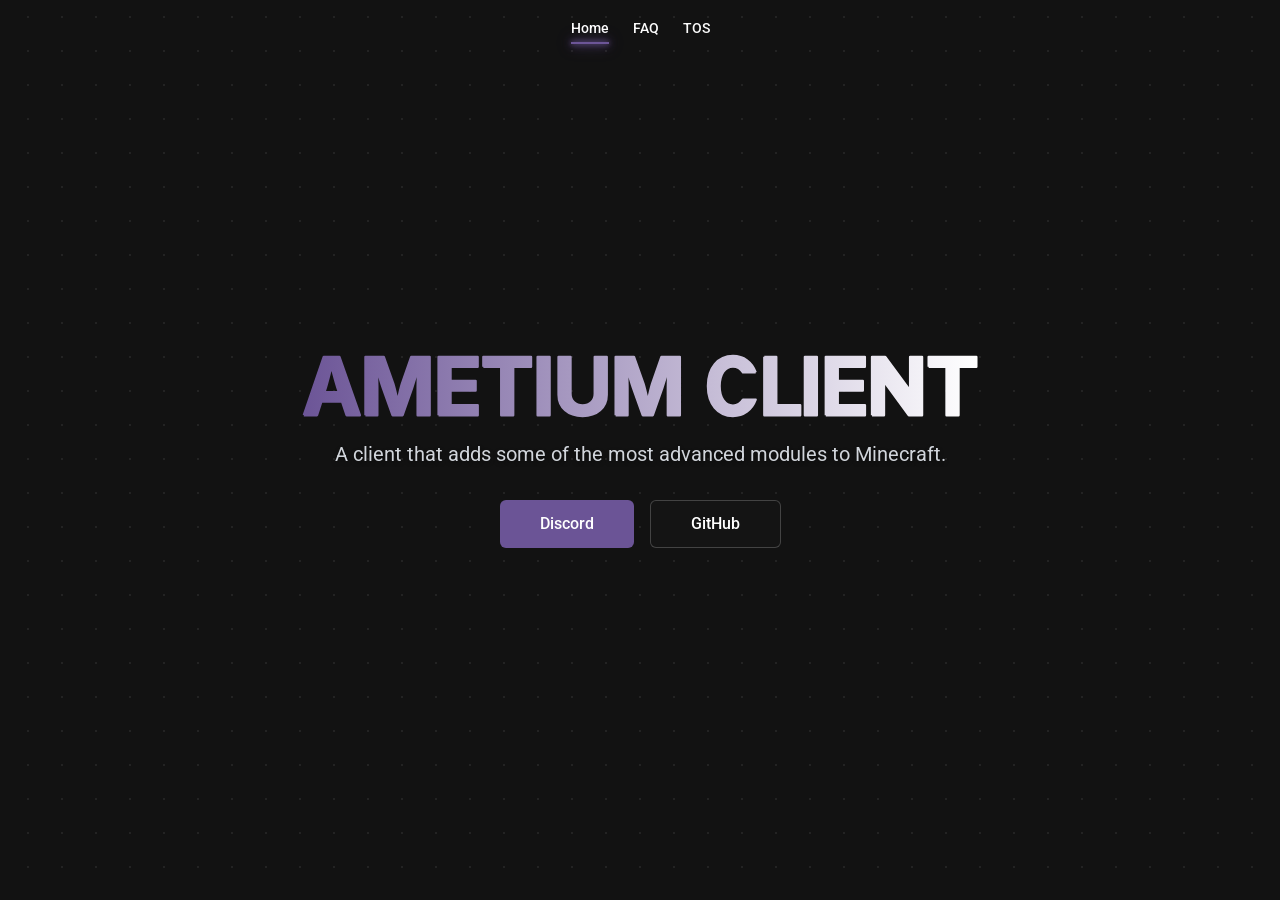
==== commit 69f7458f: "Add files via upload" ====
--- a/index.html
+++ b/index.html
@@ -1,12 +1,12 @@
 <!DOCTYPE html>
-<html lang="en" class="scroll-smooth dark" style="color-scheme: dark;"><head><meta charset="utf-8"><meta name="viewport" content="width=device-width, initial-scale=1"><link href="https://fonts.googleapis.com/css2?family=Inter:wght@100..900&family=Raleway:wght@400;600;700&family=Roboto:wght@400;500;700&display=swap" rel="stylesheet"><title>ametium</title><meta name="description" content="An addon for Meteor Client that adds some of the most advanced modules to Minecraft."><link rel="icon" href="icon.png"><link rel="stylesheet" href="assets/site.css"><style>
+<html lang="en" class="scroll-smooth dark" style="color-scheme: dark;"><head><meta charset="utf-8"><meta name="viewport" content="width=device-width, initial-scale=1"><link href="https://fonts.googleapis.com/css2?family=Inter:wght@100..900&family=Raleway:wght@400;600;700&family=Roboto:wght@400;500;700&display=swap" rel="stylesheet"><title>ametium</title><meta name="description" content="A client that adds some of the most advanced modules to Minecraft."><link rel="icon" href="icon.png"><link rel="stylesheet" href="assets/site.css"><style>
 
 #community{padding-top:7rem;padding-bottom:5rem}
 
-#team{--am-brand:#5a0096;--am-bg:#080808;--am-bg-2:#1c1c1c;--am-text:#f5f5f5;--am-muted:#a3a3a3;--am-line:rgba(255,255,255,.08);--am-font:'Montserrat',system-ui,-apple-system,'Segoe UI',Arial,sans-serif;--am-ease:cubic-bezier(.22,1,.36,1);--am-pad:clamp(1.25rem,6vw,5rem);color:var(--am-text);font-family:var(--am-font);padding-top:7rem;padding-bottom:6rem;scroll-margin-top:0}
+#team{--am-brand:#6c5597;--am-bg:#080808;--am-bg-2:#1c1c1c;--am-text:#f5f5f5;--am-muted:#a3a3a3;--am-line:rgba(255,255,255,.08);--am-font:'Montserrat',system-ui,-apple-system,'Segoe UI',Arial,sans-serif;--am-ease:cubic-bezier(.22,1,.36,1);--am-pad:clamp(1.25rem,6vw,5rem);color:var(--am-text);font-family:var(--am-font);padding-top:7rem;padding-bottom:6rem;scroll-margin-top:0}
 #team svg{display:block}
 #team :focus-visible{outline:2px solid #fff;outline-offset:3px;border-radius:6px}
-.team-card{display:flex;align-items:center;justify-content:space-between;gap:1.5rem 2rem;max-width:900px;margin:0 auto;padding:clamp(1.75rem,5vw,3.25rem);background:radial-gradient(34rem 18rem at 100% 0%,rgba(90,0,150,.3),transparent 70%),var(--am-bg-2);border:1px solid var(--am-line);border-radius:20px;box-shadow:0 30px 60px -25px rgba(0,0,0,.85)}
+.team-card{display:flex;align-items:center;justify-content:space-between;gap:1.5rem 2rem;max-width:900px;margin:0 auto;padding:clamp(1.75rem,5vw,3.25rem);background:radial-gradient(34rem 18rem at 100% 0%,rgba(108,85,151,.3),transparent 70%),var(--am-bg-2);border:1px solid var(--am-line);border-radius:20px;box-shadow:0 30px 60px -25px rgba(0,0,0,.85)}
 .team-who{display:flex;align-items:center;gap:1.5rem;min-width:0}
 .team-avatar{width:88px;height:88px;flex-shrink:0;border-radius:12px;object-fit:cover;image-rendering:pixelated}
 .team-name{font-size:clamp(1.5rem,1.1rem + 1.6vw,2.1rem);font-weight:700;line-height:1.15;letter-spacing:-.03em}
@@ -20,7 +20,7 @@
 @media(hover:hover){.team-link:hover{background:rgba(255,255,255,.1);border-color:rgba(255,255,255,.3)}}
 @media(hover:hover) and (prefers-reduced-motion:no-preference){.team-link:hover{transform:translateY(-3px)}}
 .doc-head{max-width:720px;margin:0 auto 3rem;text-align:center;padding-bottom:2rem;border-bottom:1px solid rgba(255,255,255,.08)}
-.doc-head h2{display:inline-block;font-family:var(--font-raleway),ui-sans-serif,system-ui,sans-serif;font-weight:700;font-size:clamp(2rem,5vw,3rem);line-height:1.15;letter-spacing:-.01em;background:linear-gradient(90deg,#5a0096,#fff);-webkit-background-clip:text;background-clip:text;-webkit-text-fill-color:transparent;color:transparent}
+.doc-head h2{display:inline-block;font-family:var(--font-raleway),ui-sans-serif,system-ui,sans-serif;font-weight:700;font-size:clamp(2rem,5vw,3rem);line-height:1.15;letter-spacing:-.01em;background:linear-gradient(90deg,#6c5597,#fff);-webkit-background-clip:text;background-clip:text;-webkit-text-fill-color:transparent;color:transparent}
 .doc-head p{margin-top:.9rem;font-family:var(--font-roboto),ui-sans-serif,system-ui,-apple-system,BlinkMacSystemFont,sans-serif;font-size:1.125rem;line-height:1.75rem;color:#a3a3a3;text-shadow:0 2px 4px rgba(0,0,0,.4)}@media(min-width:768px){.doc-head p{font-size:1.25rem}}
 </style><link href="https://fonts.googleapis.com/css2?family=Montserrat:wght@400;600;700&family=Poppins:wght@400&display=swap" rel="stylesheet"></head><body class="__variable_f367f3 __variable_c06d0e __variable_225359 font-roboto antialiased"><main><header id="site-header" class="fixed top-0 left-0 w-full z-50 transition-all duration-300 py-4 bg-transparent"><div class="container mx-auto px-4 nav-grid"><div class="nav-left"></div><nav class="flex items-center space-x-8"><ul class="flex nav-items"><li><a class="nav-link text-sm font-medium active" href="#home">Home</a></li><li><a class="nav-link text-sm font-medium" href="faq/index.html">FAQ</a></li><li><a class="nav-link text-sm font-medium" href="tos/index.html">TOS</a></li></ul></nav><div class="nav-right"></div></div></header><div id="main-scroll-container" class="scroll-container"><svg width="0" height="0" style="position:absolute" aria-hidden="true" focusable="false">
 <symbol id="i-discord" viewBox="0 0 24 24"><path d="M20.317 4.37a19.791 19.791 0 0 0-4.885-1.515a.074.074 0 0 0-.079.037c-.21.375-.444.864-.608 1.25a18.27 18.27 0 0 0-5.487 0a12.64 12.64 0 0 0-.617-1.25a.077.077 0 0 0-.079-.037A19.736 19.736 0 0 0 3.677 4.37a.07.07 0 0 0-.032.027C.533 9.046-.32 13.58.099 18.057a.082.082 0 0 0 .031.057a19.9 19.9 0 0 0 5.993 3.03a.078.078 0 0 0 .084-.028a14.09 14.09 0 0 0 1.226-1.994a.076.076 0 0 0-.041-.106a13.107 13.107 0 0 1-1.872-.892a.077.077 0 0 1-.008-.128a10.2 10.2 0 0 0 .372-.292a.074.074 0 0 1 .077-.01c3.928 1.793 8.18 1.793 12.062 0a.074.074 0 0 1 .078.01c.12.098.246.198.373.292a.077.077 0 0 1-.006.127a12.299 12.299 0 0 1-1.873.892a.077.077 0 0 0-.041.107c.36.698.772 1.362 1.225 1.993a.076.076 0 0 0 .084.028a19.839 19.839 0 0 0 6.002-3.03a.077.077 0 0 0 .032-.054c.5-5.177-.838-9.674-3.549-13.66a.061.061 0 0 0-.031-.03zM8.02 15.33c-1.183 0-2.157-1.085-2.157-2.419c0-1.333.956-2.419 2.157-2.419c1.21 0 2.176 1.096 2.157 2.42c0 1.333-.956 2.418-2.157 2.418zm7.975 0c-1.183 0-2.157-1.085-2.157-2.419c0-1.333.955-2.419 2.157-2.419c1.21 0 2.176 1.096 2.157 2.42c0 1.333-.946 2.418-2.157 2.418z"/></symbol>
@@ -28,7 +28,7 @@
 <symbol id="i-youtube" viewBox="0 0 24 24"><path d="M23.498 6.186a3.016 3.016 0 0 0-2.122-2.136C19.505 3.545 12 3.545 12 3.545s-7.505 0-9.377.505A3.017 3.017 0 0 0 .502 6.186C0 8.07 0 12 0 12s0 3.93.502 5.814a3.016 3.016 0 0 0 2.122 2.136c1.871.505 9.376.505 9.376.505s7.505 0 9.377-.505a3.015 3.015 0 0 0 2.122-2.136C24 15.93 24 12 24 12s0-3.93-.502-5.814zM9.545 15.568V8.432L15.818 12l-6.273 3.568z"/></symbol>
 <symbol id="i-tiktok" viewBox="0 0 24 24"><path d="M12.525.02c1.31-.02 2.61-.01 3.91-.02.08 1.53.63 3.09 1.75 4.17 1.12 1.11 2.7 1.62 4.24 1.79v4.03c-1.44-.05-2.89-.35-4.2-.97-.57-.26-1.1-.59-1.62-.93-.01 2.92.01 5.84-.02 8.75-.08 1.4-.54 2.79-1.35 3.94-1.31 1.92-3.58 3.17-5.91 3.21-1.43.08-2.86-.31-4.08-1.03-2.02-1.19-3.44-3.37-3.65-5.71-.02-.5-.03-1-.01-1.49.18-1.9 1.12-3.72 2.58-4.96 1.66-1.44 3.98-2.13 6.15-1.72.02 1.48-.04 2.96-.04 4.44-.99-.32-2.15-.23-3.02.37-.63.41-1.11 1.04-1.36 1.75-.21.51-.15 1.07-.14 1.61.24 1.64 1.82 3.02 3.5 2.87 1.12-.01 2.19-.66 2.77-1.61.19-.33.4-.67.41-1.06.1-1.79.06-3.57.07-5.36.01-4.03-.01-8.05.02-12.07z"/></symbol>
 <symbol id="i-instagram" viewBox="0 0 24 24"><path d="M7.0301.084c-1.2768.0602-2.1487.264-2.911.5634-.7888.3075-1.4575.72-2.1228 1.3877-.6652.6677-1.075 1.3368-1.3802 2.127-.2954.7638-.4956 1.6365-.552 2.914-.0564 1.2775-.0689 1.6882-.0626 4.947.0062 3.2586.0206 3.6671.0825 4.9473.061 1.2765.264 2.1482.5635 2.9107.308.7889.72 1.4573 1.388 2.1228.6679.6655 1.3365 1.0743 2.1285 1.38.7632.295 1.6361.4961 2.9134.552 1.2773.056 1.6884.069 4.9462.0627 3.2578-.0062 3.668-.0207 4.9478-.0814 1.28-.0607 2.147-.2652 2.9098-.5633.7889-.3086 1.4578-.72 2.1228-1.3881.665-.6682 1.0745-1.3378 1.3795-2.1284.2957-.7632.4966-1.636.552-2.9124.056-1.2809.0692-1.6898.063-4.948-.0063-3.2583-.021-3.6668-.0817-4.9465-.0607-1.2797-.264-2.1487-.5633-2.9117-.3084-.7889-.72-1.4568-1.3876-2.1228C21.2982 1.33 20.628.9208 19.8378.6165 19.074.321 18.2017.1197 16.9244.0645 15.6471.0093 15.236-.005 11.977.0014 8.718.0076 8.31.0215 7.0301.0839m.1402 21.6932c-1.17-.0509-1.8053-.2453-2.2287-.408-.5606-.216-.96-.4771-1.3819-.895-.422-.4178-.6811-.8186-.9-1.378-.1644-.4234-.3624-1.058-.4171-2.228-.0595-1.2645-.072-1.6442-.079-4.848-.007-3.2037.0053-3.583.0607-4.848.05-1.169.2456-1.805.408-2.2282.216-.5613.4762-.96.895-1.3816.4188-.4217.8184-.6814 1.3783-.9003.423-.1651 1.0575-.3614 2.227-.4171 1.2655-.06 1.6447-.072 4.848-.079 3.2033-.007 3.5835.005 4.8495.0608 1.169.0508 1.8053.2445 2.228.408.5608.216.96.4754 1.3816.895.4217.4194.6816.8176.9005 1.3787.1653.4217.3617 1.056.4169 2.2263.0602 1.2655.0739 1.645.0796 4.848.0058 3.203-.0055 3.5834-.061 4.848-.051 1.17-.245 1.8055-.408 2.2294-.216.5604-.4763.96-.8954 1.3814-.419.4215-.8181.6811-1.3783.9-.4224.1649-1.0577.3617-2.2262.4174-1.2656.0595-1.6448.072-4.8493.079-3.2045.007-3.5825-.006-4.848-.0608M16.953 5.5864A1.44 1.44 0 1 0 18.39 4.144a1.44 1.44 0 0 0-1.437 1.4424M5.8385 12.012c.0067 3.4032 2.7706 6.1557 6.173 6.1493 3.4026-.0065 6.157-2.7701 6.1506-6.1733-.0065-3.4032-2.771-6.1565-6.174-6.1498-3.403.0067-6.156 2.771-6.1496 6.1738M8 12.0077a4 4 0 1 1 4.008 3.9921A3.9996 3.9996 0 0 1 8 12.0077"/></symbol>
-</svg><section id="home" class="scroll-section flex flex-col items-center justify-center relative overflow-hidden bg-background h-screen"><div class="container mx-auto px-4 text-center z-10 animate-fade-in"><h1 class="text-4xl md:text-6xl lg:text-7xl heading-lg font-raleway font-bold mb-4 text-white" aria-label="AMETIUM ADDON"><svg class="am-logo" id="am-logo" viewBox="90 60 1478 142" xmlns="http://www.w3.org/2000/svg" aria-hidden="true"><defs><linearGradient id="am-grad" gradientUnits="userSpaceOnUse" x1="98" y1="0" x2="1560" y2="0"><stop offset="0" stop-color="#5a0096"/><stop offset="1" stop-color="#ffffff"/></linearGradient></defs><path pathLength="1" d="M97.98 191.84H125.96L135.17 163.12H179.08L188.63 191.84H216.77L173.44 68.16H140.23ZM141.48 143.28 145.05 132.16C148.78 119.71 152.44 105.01 156.59 88.00C160.90 104.85 164.80 119.46 168.79 132.16L172.52 143.28Z" style="--i:0"/><path pathLength="1" d="M228.64 191.84H253.79V133.49C253.79 124.19 253.13 106.01 252.88 90.99C257.28 107.59 262.26 124.94 265.16 133.49L286.00 191.84H307.33L327.84 133.49C330.74 124.69 335.97 106.67 340.12 89.99C339.87 105.60 339.21 124.19 339.21 133.49V191.84H364.69V68.16H325.68L305.92 124.94C303.43 132.82 299.61 149.34 296.79 162.71C293.88 149.26 290.07 132.74 287.58 124.94L267.49 68.16H228.64Z" style="--i:1"/><path pathLength="1" d="M383.62 191.84H466.54V170.84H408.94V139.71H462.06V119.04H408.94V89.16H466.38V68.16H383.62Z" style="--i:2"/><path pathLength="1" d="M478.50 89.16H516.35V191.84H541.75V89.16H579.52V68.16H478.50Z" style="--i:3"/><path pathLength="1" d="M618.87 68.16H593.55V191.84H618.87Z" style="--i:4"/><path pathLength="1" d="M688.93 193.58C719.48 193.58 739.98 175.49 739.98 148.43V68.16H714.58V146.35C714.58 160.80 704.45 171.17 688.93 171.17C673.41 171.17 663.20 160.80 663.20 146.35V68.16H637.88V148.43C637.88 175.49 658.14 193.58 688.93 193.58Z" style="--i:5"/><path pathLength="1" d="M758.91 191.84H784.06V133.49C784.06 124.19 783.40 106.01 783.15 90.99C787.55 107.59 792.53 124.94 795.43 133.49L816.27 191.84H837.60L858.11 133.49C861.01 124.69 866.24 106.67 870.39 89.99C870.14 105.60 869.48 124.19 869.48 133.49V191.84H894.96V68.16H855.95L836.19 124.94C833.70 132.82 829.88 149.34 827.06 162.71C824.16 149.26 820.34 132.74 817.85 124.94L797.76 68.16H758.91Z" style="--i:6"/><path pathLength="1" d="M955.00 191.84H982.98L992.19 163.12H1036.10L1045.65 191.84H1073.79L1030.46 68.16H997.25ZM998.50 143.28 1002.07 132.16C1005.80 119.71 1009.46 105.01 1013.61 88.00C1017.92 104.85 1021.82 119.46 1025.81 132.16L1029.54 143.28Z" style="--i:7"/><path pathLength="1" d="M1087.79 68.16H1142.79C1175.79 68.16 1193.79 92.00 1193.79 130.00C1193.79 168.00 1175.79 191.84 1142.79 191.84H1087.79ZM1113.09 89.16V170.84H1140.79C1159.79 170.84 1168.29 155.00 1168.29 130.00C1168.29 105.00 1159.79 89.16 1140.79 89.16Z" style="--i:8"/><path pathLength="1" d="M1207.79 68.16H1262.79C1295.79 68.16 1313.79 92.00 1313.79 130.00C1313.79 168.00 1295.79 191.84 1262.79 191.84H1207.79ZM1233.09 89.16V170.84H1260.79C1279.79 170.84 1288.29 155.00 1288.29 130.00C1288.29 105.00 1279.79 89.16 1260.79 89.16Z" style="--i:9"/><path pathLength="1" d="M1383.79 66.42C1417.79 66.42 1439.79 92.00 1439.79 130.00C1439.79 168.00 1417.79 193.58 1383.79 193.58C1349.79 193.58 1327.79 168.00 1327.79 130.00C1327.79 92.00 1349.79 66.42 1383.79 66.42ZM1383.79 88.50C1365.79 88.50 1353.09 105.00 1353.09 130.00C1353.09 155.00 1365.79 171.20 1383.79 171.20C1401.79 171.20 1414.49 155.00 1414.49 130.00C1414.49 105.00 1401.79 88.50 1383.79 88.50Z" style="--i:10"/><path pathLength="1" d="M1453.79 191.84V68.16H1481.79L1534.49 140.00V68.16H1559.79V191.84H1531.79L1479.09 120.00V191.84Z" style="--i:11"/></svg></h1><p class="text-lg md:text-xl text-gray-300 max-w-2xl mx-auto mb-8 text-shadow-md">An addon for Meteor Client that adds some of the most advanced modules to Minecraft.</p><div class="hero-btns flex flex-col sm:flex-row items-center justify-center gap-4"><a class="inline-flex items-center justify-center whitespace-nowrap ring-offset-background transition-colors focus-visible:outline-none focus-visible:ring-2 focus-visible:ring-ring focus-visible:ring-offset-2 disabled:pointer-events-none disabled:opacity-50 h-12 rounded-md px-10 text-base bg-primary hover:bg-primary/80 text-white font-medium" href="https://discord.gg/ametium" target="_blank" rel="noopener noreferrer">Discord</a><a class="inline-flex items-center justify-center whitespace-nowrap font-medium ring-offset-background transition-colors focus-visible:outline-none focus-visible:ring-2 focus-visible:ring-ring focus-visible:ring-offset-2 disabled:pointer-events-none disabled:opacity-50 border bg-background h-12 rounded-md px-10 text-base border-white/20 text-white hover:bg-white/10 hover:text-white" href="https://github.com/ItsDarexMC" target="_blank" rel="noopener noreferrer">GitHub</a></div></div></section>
+</svg><section id="home" class="scroll-section flex flex-col items-center justify-center relative overflow-hidden bg-background h-screen"><div class="container mx-auto px-4 text-center z-10 animate-fade-in"><h1 class="text-4xl md:text-6xl lg:text-7xl heading-lg font-raleway font-bold mb-4 text-white" aria-label="AMETIUM CLIENT"><svg class="am-logo" id="am-logo" viewBox="90 60 1441 142" xmlns="http://www.w3.org/2000/svg" aria-hidden="true"><defs><linearGradient id="am-grad" gradientUnits="userSpaceOnUse" x1="98" y1="0" x2="1523" y2="0"><stop offset="0" stop-color="#6c5597"/><stop offset="1" stop-color="#ffffff"/></linearGradient></defs><path pathLength="1" d="M97.98 191.84H125.96L135.17 163.12H179.08L188.63 191.84H216.77L173.44 68.16H140.23ZM141.48 143.28 145.05 132.16C148.78 119.71 152.44 105.01 156.59 88.00C160.90 104.85 164.80 119.46 168.79 132.16L172.52 143.28Z" style="--i:0"/><path pathLength="1" d="M228.64 191.84H253.79V133.49C253.79 124.19 253.13 106.01 252.88 90.99C257.28 107.59 262.26 124.94 265.16 133.49L286.00 191.84H307.33L327.84 133.49C330.74 124.69 335.97 106.67 340.12 89.99C339.87 105.60 339.21 124.19 339.21 133.49V191.84H364.69V68.16H325.68L305.92 124.94C303.43 132.82 299.61 149.34 296.79 162.71C293.88 149.26 290.07 132.74 287.58 124.94L267.49 68.16H228.64Z" style="--i:1"/><path pathLength="1" d="M383.62 191.84H466.54V170.84H408.94V139.71H462.06V119.04H408.94V89.16H466.38V68.16H383.62Z" style="--i:2"/><path pathLength="1" d="M478.50 89.16H516.35V191.84H541.75V89.16H579.52V68.16H478.50Z" style="--i:3"/><path pathLength="1" d="M618.87 68.16H593.55V191.84H618.87Z" style="--i:4"/><path pathLength="1" d="M688.93 193.58C719.48 193.58 739.98 175.49 739.98 148.43V68.16H714.58V146.35C714.58 160.80 704.45 171.17 688.93 171.17C673.41 171.17 663.20 160.80 663.20 146.35V68.16H637.88V148.43C637.88 175.49 658.14 193.58 688.93 193.58Z" style="--i:5"/><path pathLength="1" d="M758.91 191.84H784.06V133.49C784.06 124.19 783.40 106.01 783.15 90.99C787.55 107.59 792.53 124.94 795.43 133.49L816.27 191.84H837.60L858.11 133.49C861.01 124.69 866.24 106.67 870.39 89.99C870.14 105.60 869.48 124.19 869.48 133.49V191.84H894.96V68.16H855.95L836.19 124.94C833.70 132.82 829.88 149.34 827.06 162.71C824.16 149.26 820.34 132.74 817.85 124.94L797.76 68.16H758.91Z" style="--i:6"/><path pathLength="1" d="M1055.67 101.00C1047.72 79.56 1030.44 66.42 1007.50 66.42C975.50 66.42 954.50 92.00 954.50 130.00C954.50 168.00 975.50 193.58 1007.50 193.58C1030.44 193.58 1047.72 180.44 1055.67 159.00L1028.76 159.00C1023.79 166.95 1016.43 171.50 1007.50 171.50C990.50 171.50 979.20 155.00 979.20 130.00C979.20 105.00 990.50 88.50 1007.50 88.50C1016.43 88.50 1023.79 93.05 1028.76 101.00Z" style="--i:7"/><path pathLength="1" d="M1074.00 68.16H1099.30V170.84H1150.00V191.84H1074.00Z" style="--i:8"/><path pathLength="1" d="M1185.32 68.16H1160.00V191.84H1185.32Z" style="--i:9"/><path pathLength="1" d="M1204.30 191.84H1287.22V170.84H1229.62V139.71H1282.74V119.04H1229.62V89.16H1287.06V68.16H1204.30Z" style="--i:10"/><path pathLength="1" d="M1302.30 191.84V68.16H1330.30L1383.00 140.00V68.16H1408.30V191.84H1380.30L1327.60 120.00V191.84Z" style="--i:11"/><path pathLength="1" d="M1422.30 89.16H1460.15V191.84H1485.55V89.16H1523.32V68.16H1422.30Z" style="--i:12"/></svg></h1><p class="text-lg md:text-xl text-gray-300 max-w-2xl mx-auto mb-8 text-shadow-md">A client that adds some of the most advanced modules to Minecraft.</p><div class="hero-btns flex flex-col sm:flex-row items-center justify-center gap-4"><a class="inline-flex items-center justify-center whitespace-nowrap ring-offset-background transition-colors focus-visible:outline-none focus-visible:ring-2 focus-visible:ring-ring focus-visible:ring-offset-2 disabled:pointer-events-none disabled:opacity-50 h-12 rounded-md px-10 text-base bg-primary hover:bg-primary/80 text-white font-medium" href="https://discord.gg/ametium" target="_blank" rel="noopener noreferrer">Discord</a><a class="inline-flex items-center justify-center whitespace-nowrap font-medium ring-offset-background transition-colors focus-visible:outline-none focus-visible:ring-2 focus-visible:ring-ring focus-visible:ring-offset-2 disabled:pointer-events-none disabled:opacity-50 border bg-background h-12 rounded-md px-10 text-base border-white/20 text-white hover:bg-white/10 hover:text-white" href="https://github.com/ItsDarexMC" target="_blank" rel="noopener noreferrer">GitHub</a></div></div></section>
 <section class="sec sec-alt bg-background" id="community">
     <div class="wrap">
       <div class="doc-head"><h2>Community</h2><p>Join the Ametium community, get support and follow every update.</p></div>
@@ -36,7 +36,7 @@
       <div class="card invite" data-pos="active"><button type="button" class="cc-select" aria-label="Show Discord"></button>
         <div class="card-who"><span class="card-logo card-logo--dc" aria-hidden="true"><svg><use href="#i-discord"/></svg></span><div class="invite-copy">
           <h3>Discord</h3>
-          <p>The addon is only shared through our Discord server. Join to install it and get support directly from developers.</p>
+          <p>The client is only shared through our Discord server. Join to install it and get support directly from developers.</p>
           <div class="stats">
             <span><span class="dot" aria-hidden="true"></span><span id="total-members">…</span> Total</span>
             <span><span class="dot on" aria-hidden="true"></span><span id="online-members">…</span> Online</span>
--- a/assets/site.css
+++ b/assets/site.css
@@ -2,8 +2,8 @@
 
 /*
 ! tailwindcss v3.3.3 | MIT License | https://tailwindcss.com
-*/*,:after,:before{box-sizing:border-box;border:0 solid #e5e7eb}:after,:before{--tw-content:""}html{line-height:1.5;-webkit-text-size-adjust:100%;-moz-tab-size:4;-o-tab-size:4;tab-size:4;font-family:ui-sans-serif,system-ui,-apple-system,BlinkMacSystemFont,Segoe UI,Roboto,Helvetica Neue,Arial,Noto Sans,sans-serif,Apple Color Emoji,Segoe UI Emoji,Segoe UI Symbol,Noto Color Emoji;font-feature-settings:normal;font-variation-settings:normal}body{margin:0;line-height:inherit}hr{height:0;color:inherit;border-top-width:1px}abbr:where([title]){-webkit-text-decoration:underline dotted;text-decoration:underline dotted}h1,h2,h3,h4,h5,h6{font-size:inherit;font-weight:inherit}a{color:inherit;text-decoration:inherit}b,strong{font-weight:bolder}code,kbd,pre,samp{font-family:ui-monospace,SFMono-Regular,Menlo,Monaco,Consolas,Liberation Mono,Courier New,monospace;font-size:1em}small{font-size:80%}sub,sup{font-size:75%;line-height:0;position:relative;vertical-align:baseline}sub{bottom:-.25em}sup{top:-.5em}table{text-indent:0;border-color:inherit;border-collapse:collapse}button,input,optgroup,select,textarea{font-family:inherit;font-feature-settings:inherit;font-variation-settings:inherit;font-size:100%;font-weight:inherit;line-height:inherit;color:inherit;margin:0;padding:0}button,select{text-transform:none}[type=button],[type=reset],[type=submit],button{-webkit-appearance:button;background-color:transparent;background-image:none}:-moz-focusring{outline:auto}:-moz-ui-invalid{box-shadow:none}progress{vertical-align:baseline}::-webkit-inner-spin-button,::-webkit-outer-spin-button{height:auto}[type=search]{-webkit-appearance:textfield;outline-offset:-2px}::-webkit-search-decoration{-webkit-appearance:none}::-webkit-file-upload-button{-webkit-appearance:button;font:inherit}summary{display:list-item}blockquote,dd,dl,figure,h1,h2,h3,h4,h5,h6,hr,p,pre{margin:0}fieldset{margin:0}fieldset,legend{padding:0}menu,ol,ul{list-style:none;margin:0;padding:0}dialog{padding:0}textarea{resize:vertical}input::-moz-placeholder,textarea::-moz-placeholder{opacity:1;color:#9ca3af}input::placeholder,textarea::placeholder{opacity:1;color:#9ca3af}[role=button],button{cursor:pointer}:disabled{cursor:default}audio,canvas,embed,iframe,img,object,svg,video{display:block;vertical-align:middle}img,video{max-width:100%;height:auto}[hidden]{display:none}:root{--background:0 0% 100%;--foreground:0 0% 3.9%;--card:0 0% 100%;--card-foreground:0 0% 3.9%;--popover:0 0% 100%;--popover-foreground:0 0% 3.9%;--primary:276 100% 29%;--primary-foreground:0 0% 98%;--secondary:0 0% 96.1%;--secondary-foreground:0 0% 9%;--muted:0 0% 96.1%;--muted-foreground:0 0% 45.1%;--accent:0 0% 96.1%;--accent-foreground:0 0% 9%;--destructive:276 100% 29%;--destructive-foreground:0 0% 98%;--border:0 0% 89.8%;--input:0 0% 89.8%;--ring:0 0% 3.9%;--chart-1:12 76% 61%;--chart-2:173 58% 39%;--chart-3:197 37% 24%;--chart-4:43 74% 66%;--chart-5:27 87% 67%;--radius:0.5rem}.dark{--background:0 0% 8%;--foreground:0 0% 98%;--card:0 0% 14%;--card-foreground:0 0% 98%;--popover:0 0% 14%;--popover-foreground:0 0% 98%;--primary:276 100% 29%;--primary-foreground:0 0% 98%;--secondary:0 0% 19%;--secondary-foreground:0 0% 98%;--muted:0 0% 19%;--muted-foreground:0 0% 63.9%;--accent:0 0% 19%;--accent-foreground:0 0% 98%;--destructive:276 100% 29%;--destructive-foreground:0 0% 98%;--border:0 0% 25%;--input:0 0% 19%;--ring:0 0% 83.1%;--chart-1:220 70% 50%;--chart-2:160 60% 45%;--chart-3:30 80% 55%;--chart-4:280 65% 60%;--chart-5:340 75% 55%}:root{--glow-color:276 100% 29%}.dark{--glow-color:276 100% 29%}*{border-color:hsl(var(--border))}body{background-color:hsl(var(--background));color:hsl(var(--foreground));box-shadow:0 0 15px hsl(var(--glow-color))}*,:after,:before{--tw-border-spacing-x:0;--tw-border-spacing-y:0;--tw-translate-x:0;--tw-translate-y:0;--tw-rotate:0;--tw-skew-x:0;--tw-skew-y:0;--tw-scale-x:1;--tw-scale-y:1;--tw-pan-x: ;--tw-pan-y: ;--tw-pinch-zoom: ;--tw-scroll-snap-strictness:proximity;--tw-gradient-from-position: ;--tw-gradient-via-position: ;--tw-gradient-to-position: ;--tw-ordinal: ;--tw-slashed-zero: ;--tw-numeric-figure: ;--tw-numeric-spacing: ;--tw-numeric-fraction: ;--tw-ring-inset: ;--tw-ring-offset-width:0px;--tw-ring-offset-color:#fff;--tw-ring-color:rgb(59 130 246/0.5);--tw-ring-offset-shadow:0 0 #0000;--tw-ring-shadow:0 0 #0000;--tw-shadow:0 0 #0000;--tw-shadow-colored:0 0 #0000;--tw-blur: ;--tw-brightness: ;--tw-contrast: ;--tw-grayscale: ;--tw-hue-rotate: ;--tw-invert: ;--tw-saturate: ;--tw-sepia: ;--tw-drop-shadow: ;--tw-backdrop-blur: ;--tw-backdrop-brightness: ;--tw-backdrop-contrast: ;--tw-backdrop-grayscale: ;--tw-backdrop-hue-rotate: ;--tw-backdrop-invert: ;--tw-backdrop-opacity: ;--tw-backdrop-saturate: ;--tw-backdrop-sepia: }::backdrop{--tw-border-spacing-x:0;--tw-border-spacing-y:0;--tw-translate-x:0;--tw-translate-y:0;--tw-rotate:0;--tw-skew-x:0;--tw-skew-y:0;--tw-scale-x:1;--tw-scale-y:1;--tw-pan-x: ;--tw-pan-y: ;--tw-pinch-zoom: ;--tw-scroll-snap-strictness:proximity;--tw-gradient-from-position: ;--tw-gradient-via-position: ;--tw-gradient-to-position: ;--tw-ordinal: ;--tw-slashed-zero: ;--tw-numeric-figure: ;--tw-numeric-spacing: ;--tw-numeric-fraction: ;--tw-ring-inset: ;--tw-ring-offset-width:0px;--tw-ring-offset-color:#fff;--tw-ring-color:rgb(59 130 246/0.5);--tw-ring-offset-shadow:0 0 #0000;--tw-ring-shadow:0 0 #0000;--tw-shadow:0 0 #0000;--tw-shadow-colored:0 0 #0000;--tw-blur: ;--tw-brightness: ;--tw-contrast: ;--tw-grayscale: ;--tw-hue-rotate: ;--tw-invert: ;--tw-saturate: ;--tw-sepia: ;--tw-drop-shadow: ;--tw-backdrop-blur: ;--tw-backdrop-brightness: ;--tw-backdrop-contrast: ;--tw-backdrop-grayscale: ;--tw-backdrop-hue-rotate: ;--tw-backdrop-invert: ;--tw-backdrop-opacity: ;--tw-backdrop-saturate: ;--tw-backdrop-sepia: }.container{width:100%}@media (min-width:640px){.container{max-width:640px}}@media (min-width:768px){.container{max-width:768px}}@media (min-width:1024px){.container{max-width:1024px}}@media (min-width:1280px){.container{max-width:1280px}}@media (min-width:1536px){.container{max-width:1536px}}.pointer-events-none{pointer-events:none}.fixed{position:fixed}.absolute{position:absolute}.relative{position:relative}.inset-0{inset:0}.bottom-0{bottom:0}.bottom-1\/3{bottom:33.333333%}.bottom-8{bottom:2rem}.bottom-full{bottom:100%}.left-0{left:0}.left-1\/2{left:50%}.left-1\/4{left:25%}.left-20{left:5rem}.left-4{left:1rem}.left-\[18px\]{left:18px}.right-0{right:0}.right-1\/4{right:25%}.right-20{right:5rem}.right-4{right:1rem}.right-\[-12px\]{right:-12px}.top-0{top:0}.top-1\/2{top:50%}.top-1\/3{top:33.333333%}.top-\[-12px\]{top:-12px}.top-full{top:100%}.z-0{z-index:0}.z-10{z-index:10}.z-20{z-index:20}.z-50{z-index:50}.mx-12{margin-left:3rem;margin-right:3rem}.mx-auto{margin-left:auto;margin-right:auto}.mb-1{margin-bottom:.25rem}.mb-12{margin-bottom:3rem}.mb-16{margin-bottom:4rem}.mb-2{margin-bottom:.5rem}.mb-3{margin-bottom:.75rem}.mb-4{margin-bottom:1rem}.mb-6{margin-bottom:1.5rem}.mb-8{margin-bottom:2rem}.ml-2{margin-left:.5rem}.ml-4{margin-left:1rem}.mr-2{margin-right:.5rem}.mr-3{margin-right:.75rem}.mt-1{margin-top:.25rem}.mt-16{margin-top:4rem}.mt-2{margin-top:.5rem}.mt-4{margin-top:1rem}.mt-6{margin-top:1.5rem}.mt-8{margin-top:2rem}.block{display:block}.inline-block{display:inline-block}.flex{display:flex}.inline-flex{display:inline-flex}.grid{display:grid}.contents{display:contents}.hidden{display:none}.h-0{height:0}.h-0\.5{height:.125rem}.h-1{height:.25rem}.h-10{height:2.5rem}.h-11{height:2.75rem}.h-12{height:3rem}.h-14{height:3.5rem}.h-2{height:.5rem}.h-24{height:6rem}.h-32{height:8rem}.h-4{height:1rem}.h-40{height:10rem}.h-6{height:1.5rem}.h-60{height:15rem}.h-9{height:2.25rem}.h-auto{height:auto}.h-full{height:100%}.h-screen{height:100vh}.max-h-96{max-height:24rem}.max-h-\[700px\]{max-height:700px}.w-1{width:.25rem}.w-10{width:2.5rem}.w-2{width:.5rem}.w-24{width:6rem}.w-32{width:8rem}.w-4{width:1rem}.w-40{width:10rem}.w-6{width:1.5rem}.w-60{width:15rem}.w-72{width:18rem}.w-80{width:20rem}.w-full{width:100%}.min-w-\[200px\]{min-width:200px}.max-w-2xl{max-width:42rem}.max-w-3xl{max-width:48rem}.max-w-5xl{max-width:64rem}.max-w-6xl{max-width:72rem}.max-w-md{max-width:28rem}.flex-shrink-0{flex-shrink:0}.flex-grow{flex-grow:1}.-translate-x-1\/2{--tw-translate-x:-50%}.-translate-x-1\/2,.-translate-y-1\/2{transform:translate(var(--tw-translate-x),var(--tw-translate-y)) rotate(var(--tw-rotate)) skewX(var(--tw-skew-x)) skewY(var(--tw-skew-y)) scaleX(var(--tw-scale-x)) scaleY(var(--tw-scale-y))}.-translate-y-1\/2{--tw-translate-y:-50%}.rotate-6{--tw-rotate:6deg}.rotate-6,.scale-105{transform:translate(var(--tw-translate-x),var(--tw-translate-y)) rotate(var(--tw-rotate)) skewX(var(--tw-skew-x)) skewY(var(--tw-skew-y)) scaleX(var(--tw-scale-x)) scaleY(var(--tw-scale-y))}.scale-105{--tw-scale-x:1.05;--tw-scale-y:1.05}.transform{transform:translate(var(--tw-translate-x),var(--tw-translate-y)) rotate(var(--tw-rotate)) skewX(var(--tw-skew-x)) skewY(var(--tw-skew-y)) scaleX(var(--tw-scale-x)) scaleY(var(--tw-scale-y))}@keyframes bounce{0%,to{transform:translateY(-25%);animation-timing-function:cubic-bezier(.8,0,1,1)}50%{transform:none;animation-timing-function:cubic-bezier(0,0,.2,1)}}.animate-bounce{animation:bounce 1s infinite}.animate-pulse{animation:pulse 2s cubic-bezier(.4,0,.6,1) infinite}.cursor-pointer{cursor:pointer}.snap-start{scroll-snap-align:start}.list-inside{list-style-position:inside}.list-disc{list-style-type:disc}.grid-cols-1{grid-template-columns:repeat(1,minmax(0,1fr))}.flex-col{flex-direction:column}.flex-wrap{flex-wrap:wrap}.items-start{align-items:flex-start}.items-center{align-items:center}.justify-center{justify-content:center}.justify-between{justify-content:space-between}.gap-1{gap:.25rem}.gap-12{gap:3rem}.gap-2{gap:.5rem}.gap-3{gap:.75rem}.gap-4{gap:1rem}.gap-8{gap:2rem}.space-x-2>:not([hidden])~:not([hidden]){--tw-space-x-reverse:0;margin-right:calc(.5rem * var(--tw-space-x-reverse));margin-left:calc(.5rem * calc(1 - var(--tw-space-x-reverse)))}.space-x-4>:not([hidden])~:not([hidden]){--tw-space-x-reverse:0;margin-right:calc(1rem * var(--tw-space-x-reverse));margin-left:calc(1rem * calc(1 - var(--tw-space-x-reverse)))}.space-x-6>:not([hidden])~:not([hidden]){--tw-space-x-reverse:0;margin-right:calc(1.5rem * var(--tw-space-x-reverse));margin-left:calc(1.5rem * calc(1 - var(--tw-space-x-reverse)))}.space-x-8>:not([hidden])~:not([hidden]){--tw-space-x-reverse:0;margin-right:calc(2rem * var(--tw-space-x-reverse));margin-left:calc(2rem * calc(1 - var(--tw-space-x-reverse)))}.space-y-3>:not([hidden])~:not([hidden]){--tw-space-y-reverse:0;margin-top:calc(.75rem * calc(1 - var(--tw-space-y-reverse)));margin-bottom:calc(.75rem * var(--tw-space-y-reverse))}.space-y-4>:not([hidden])~:not([hidden]){--tw-space-y-reverse:0;margin-top:calc(1rem * calc(1 - var(--tw-space-y-reverse)));margin-bottom:calc(1rem * var(--tw-space-y-reverse))}.space-y-5>:not([hidden])~:not([hidden]){--tw-space-y-reverse:0;margin-top:calc(1.25rem * calc(1 - var(--tw-space-y-reverse)));margin-bottom:calc(1.25rem * var(--tw-space-y-reverse))}.overflow-hidden{overflow:hidden}.overflow-x-auto{overflow-x:auto}.overflow-y-auto{overflow-y:auto}.scroll-smooth{scroll-behavior:smooth}.whitespace-nowrap{white-space:nowrap}.rounded{border-radius:.25rem}.rounded-2xl{border-radius:1rem}.rounded-3xl{border-radius:1.5rem}.rounded-full{border-radius:9999px}.rounded-lg{border-radius:var(--radius)}.rounded-md{border-radius:calc(var(--radius) - 2px)}.rounded-xl{border-radius:.75rem}.border{border-width:1px}.border-2{border-width:2px}.border-4{border-width:4px}.border-b{border-bottom-width:1px}.border-t{border-top-width:1px}.border-border{border-color:hsl(var(--border))}.border-border\/30{border-color:hsl(var(--border)/.3)}.border-border\/40{border-color:hsl(var(--border)/.4)}.border-border\/50{border-color:hsl(var(--border)/.5)}.border-input{border-color:hsl(var(--input))}.border-primary\/20{border-color:hsl(var(--primary)/.2)}.border-primary\/30{border-color:hsl(var(--primary)/.3)}.border-transparent{border-color:transparent}.border-white\/20{border-color:rgb(255 255 255/.2)}.border-t-secondary\/95{border-top-color:hsl(var(--secondary)/.95)}.bg-amber-500\/20{background-color:rgb(245 158 11/.2)}.bg-background{background-color:hsl(var(--background))}.bg-background\/50{background-color:hsl(var(--background)/.5)}.bg-background\/95{background-color:hsl(var(--background)/.95)}.bg-blue-500\/20{background-color:rgb(59 130 246/.2)}.bg-destructive{background-color:hsl(var(--destructive))}.bg-emerald-500\/20{background-color:rgb(16 185 129/.2)}.bg-orange-500\/20{background-color:rgb(249 115 22/.2)}.bg-popover{background-color:hsl(var(--popover))}.bg-primary{background-color:hsl(var(--primary))}.bg-primary\/10{background-color:hsl(var(--primary)/.1)}.bg-primary\/20{background-color:hsl(var(--primary)/.2)}.bg-primary\/30{background-color:hsl(var(--primary)/.3)}.bg-primary\/5{background-color:hsl(var(--primary)/.05)}.bg-purple-500\/20{background-color:rgb(168 85 247/.2)}.bg-secondary{background-color:hsl(var(--secondary))}.bg-secondary\/30{background-color:hsl(var(--secondary)/.3)}.bg-secondary\/50{background-color:hsl(var(--secondary)/.5)}.bg-secondary\/95{background-color:hsl(var(--secondary)/.95)}.bg-transparent{background-color:transparent}.bg-white{--tw-bg-opacity:1;background-color:rgb(255 255 255/var(--tw-bg-opacity))}.bg-gradient-to-b{background-image:linear-gradient(to bottom,var(--tw-gradient-stops))}.bg-gradient-to-br{background-image:linear-gradient(to bottom right,var(--tw-gradient-stops))}.bg-gradient-to-r{background-image:linear-gradient(to right,var(--tw-gradient-stops))}.from-background{--tw-gradient-from:hsl(var(--background)) var(--tw-gradient-from-position);--tw-gradient-to:hsl(var(--background)/0) var(--tw-gradient-to-position);--tw-gradient-stops:var(--tw-gradient-from),var(--tw-gradient-to)}.from-primary{--tw-gradient-from:hsl(var(--primary)) var(--tw-gradient-from-position);--tw-gradient-to:hsl(var(--primary)/0) var(--tw-gradient-to-position);--tw-gradient-stops:var(--tw-gradient-from),var(--tw-gradient-to)}.from-secondary\/30{--tw-gradient-from:hsl(var(--secondary)/0.3) var(--tw-gradient-from-position);--tw-gradient-to:hsl(var(--secondary)/0) var(--tw-gradient-to-position);--tw-gradient-stops:var(--tw-gradient-from),var(--tw-gradient-to)}.from-secondary\/50{--tw-gradient-from:hsl(var(--secondary)/0.5) var(--tw-gradient-from-position);--tw-gradient-to:hsl(var(--secondary)/0) var(--tw-gradient-to-position);--tw-gradient-stops:var(--tw-gradient-from),var(--tw-gradient-to)}.via-background{--tw-gradient-to:hsl(var(--background)/0) var(--tw-gradient-to-position);--tw-gradient-stops:var(--tw-gradient-from),hsl(var(--background)) var(--tw-gradient-via-position),var(--tw-gradient-to)}.via-primary\/60{--tw-gradient-to:hsl(var(--primary)/0) var(--tw-gradient-to-position);--tw-gradient-stops:var(--tw-gradient-from),hsl(var(--primary)/0.6) var(--tw-gradient-via-position),var(--tw-gradient-to)}.to-background{--tw-gradient-to:hsl(var(--background)) var(--tw-gradient-to-position)}.to-primary\/20{--tw-gradient-to:hsl(var(--primary)/0.2) var(--tw-gradient-to-position)}.to-primary\/80{--tw-gradient-to:hsl(var(--primary)/0.8) var(--tw-gradient-to-position)}.to-secondary\/10{--tw-gradient-to:hsl(var(--secondary)/0.1) var(--tw-gradient-to-position)}.p-0{padding:0}.p-10{padding:2.5rem}.p-3{padding:.75rem}.p-4{padding:1rem}.p-8{padding:2rem}.px-10{padding-left:2.5rem;padding-right:2.5rem}.px-2{padding-left:.5rem;padding-right:.5rem}.px-2\.5{padding-left:.625rem;padding-right:.625rem}.px-3{padding-left:.75rem;padding-right:.75rem}.px-4{padding-left:1rem;padding-right:1rem}.px-6{padding-left:1.5rem;padding-right:1.5rem}.px-8{padding-left:2rem;padding-right:2rem}.py-0{padding-top:0;padding-bottom:0}.py-0\.5{padding-top:.125rem;padding-bottom:.125rem}.py-1{padding-top:.25rem;padding-bottom:.25rem}.py-12{padding-top:3rem;padding-bottom:3rem}.py-16{padding-top:4rem;padding-bottom:4rem}.py-2{padding-top:.5rem;padding-bottom:.5rem}.py-20{padding-top:5rem;padding-bottom:5rem}.py-3{padding-top:.75rem;padding-bottom:.75rem}.py-4{padding-top:1rem;padding-bottom:1rem}.py-8{padding-top:2rem;padding-bottom:2rem}.pb-2{padding-bottom:.5rem}.pb-\[56\.25\%\]{padding-bottom:56.25%}.pr-2{padding-right:.5rem}.text-center{text-align:center}.text-2xl{font-size:1.5rem;line-height:2rem}.text-3xl{font-size:1.875rem;line-height:2.25rem}.text-4xl{font-size:2.25rem;line-height:2.5rem}.text-5xl{font-size:3rem;line-height:1}.text-base{font-size:1rem;line-height:1.5rem}.text-lg{font-size:1.125rem;line-height:1.75rem}.text-sm{font-size:.875rem;line-height:1.25rem}.text-xl{font-size:1.25rem;line-height:1.75rem}.text-xs{font-size:.75rem;line-height:1rem}.font-bold{font-weight:700}.font-medium{font-weight:500}.font-semibold{font-weight:600}.uppercase{text-transform:uppercase}.leading-relaxed{line-height:1.625}.tracking-wide{letter-spacing:.025em}.text-amber-500{--tw-text-opacity:1;color:rgb(245 158 11/var(--tw-text-opacity))}.text-blue-500{--tw-text-opacity:1;color:rgb(59 130 246/var(--tw-text-opacity))}.text-destructive-foreground{color:hsl(var(--destructive-foreground))}.text-emerald-500{--tw-text-opacity:1;color:rgb(16 185 129/var(--tw-text-opacity))}.text-foreground{color:hsl(var(--foreground))}.text-gray-300{--tw-text-opacity:1;color:rgb(209 213 219/var(--tw-text-opacity))}.text-muted-foreground{color:hsl(var(--muted-foreground))}.text-orange-500{--tw-text-opacity:1;color:rgb(249 115 22/var(--tw-text-opacity))}.text-popover-foreground{color:hsl(var(--popover-foreground))}.text-primary{color:hsl(var(--primary))}.text-primary-foreground{color:hsl(var(--primary-foreground))}.text-purple-500{--tw-text-opacity:1;color:rgb(168 85 247/var(--tw-text-opacity))}.text-secondary-foreground{color:hsl(var(--secondary-foreground))}.text-white{--tw-text-opacity:1;color:rgb(255 255 255/var(--tw-text-opacity))}.text-white\/70{color:rgb(255 255 255/.7)}.line-through{text-decoration-line:line-through}.underline-offset-4{text-underline-offset:4px}.antialiased{-webkit-font-smoothing:antialiased;-moz-osx-font-smoothing:grayscale}.opacity-0{opacity:0}.opacity-10{opacity:.1}.opacity-5{opacity:.05}.shadow-2xl{--tw-shadow:0 25px 50px -12px rgb(0 0 0/0.25);--tw-shadow-colored:0 25px 50px -12px var(--tw-shadow-color)}.shadow-2xl,.shadow-lg{box-shadow:var(--tw-ring-offset-shadow,0 0 #0000),var(--tw-ring-shadow,0 0 #0000),var(--tw-shadow)}.shadow-lg{--tw-shadow:0 10px 15px -3px rgb(0 0 0/0.1),0 4px 6px -4px rgb(0 0 0/0.1);--tw-shadow-colored:0 10px 15px -3px var(--tw-shadow-color),0 4px 6px -4px var(--tw-shadow-color)}.shadow-md{--tw-shadow:0 4px 6px -1px rgb(0 0 0/0.1),0 2px 4px -2px rgb(0 0 0/0.1);--tw-shadow-colored:0 4px 6px -1px var(--tw-shadow-color),0 2px 4px -2px var(--tw-shadow-color)}.shadow-md,.shadow-xl{box-shadow:var(--tw-ring-offset-shadow,0 0 #0000),var(--tw-ring-shadow,0 0 #0000),var(--tw-shadow)}.shadow-xl{--tw-shadow:0 20px 25px -5px rgb(0 0 0/0.1),0 8px 10px -6px rgb(0 0 0/0.1);--tw-shadow-colored:0 20px 25px -5px var(--tw-shadow-color),0 8px 10px -6px var(--tw-shadow-color)}.shadow-primary\/10{--tw-shadow-color:hsl(var(--primary)/0.1);--tw-shadow:var(--tw-shadow-colored)}.shadow-primary\/20{--tw-shadow-color:hsl(var(--primary)/0.2);--tw-shadow:var(--tw-shadow-colored)}.shadow-primary\/30{--tw-shadow-color:hsl(var(--primary)/0.3);--tw-shadow:var(--tw-shadow-colored)}.outline-none{outline:2px solid transparent;outline-offset:2px}.outline{outline-style:solid}.ring-offset-background{--tw-ring-offset-color:hsl(var(--background))}.blur{--tw-blur:blur(8px)}.blur,.blur-2xl{filter:var(--tw-blur) var(--tw-brightness) var(--tw-contrast) var(--tw-grayscale) var(--tw-hue-rotate) var(--tw-invert) var(--tw-saturate) var(--tw-sepia) var(--tw-drop-shadow)}.blur-2xl{--tw-blur:blur(40px)}.blur-3xl{--tw-blur:blur(64px)}.blur-3xl,.filter{filter:var(--tw-blur) var(--tw-brightness) var(--tw-contrast) var(--tw-grayscale) var(--tw-hue-rotate) var(--tw-invert) var(--tw-saturate) var(--tw-sepia) var(--tw-drop-shadow)}.backdrop-blur-sm{--tw-backdrop-blur:blur(4px);-webkit-backdrop-filter:var(--tw-backdrop-blur) var(--tw-backdrop-brightness) var(--tw-backdrop-contrast) var(--tw-backdrop-grayscale) var(--tw-backdrop-hue-rotate) var(--tw-backdrop-invert) var(--tw-backdrop-opacity) var(--tw-backdrop-saturate) var(--tw-backdrop-sepia);backdrop-filter:var(--tw-backdrop-blur) var(--tw-backdrop-brightness) var(--tw-backdrop-contrast) var(--tw-backdrop-grayscale) var(--tw-backdrop-hue-rotate) var(--tw-backdrop-invert) var(--tw-backdrop-opacity) var(--tw-backdrop-saturate) var(--tw-backdrop-sepia)}.transition-all{transition-property:all;transition-timing-function:cubic-bezier(.4,0,.2,1);transition-duration:.15s}.transition-colors{transition-property:color,background-color,border-color,text-decoration-color,fill,stroke;transition-timing-function:cubic-bezier(.4,0,.2,1);transition-duration:.15s}.duration-200{transition-duration:.2s}.duration-300{transition-duration:.3s}.duration-500{transition-duration:.5s}@keyframes enter{0%{opacity:var(--tw-enter-opacity,1);transform:translate3d(var(--tw-enter-translate-x,0),var(--tw-enter-translate-y,0),0) scale3d(var(--tw-enter-scale,1),var(--tw-enter-scale,1),var(--tw-enter-scale,1)) rotate(var(--tw-enter-rotate,0))}}@keyframes exit{to{opacity:var(--tw-exit-opacity,1);transform:translate3d(var(--tw-exit-translate-x,0),var(--tw-exit-translate-y,0),0) scale3d(var(--tw-exit-scale,1),var(--tw-exit-scale,1),var(--tw-exit-scale,1)) rotate(var(--tw-exit-rotate,0))}}.duration-200{animation-duration:.2s}.duration-300{animation-duration:.3s}.duration-500{animation-duration:.5s}.\[perspective\:1000px\]{perspective:1000px}:root{--foreground-rgb:0,0,0;--background-start-rgb:214,219,220;--background-end-rgb:255,255,255}@media (prefers-color-scheme:dark){:root{--foreground-rgb:255,255,255;--background-start-rgb:0,0,0;--background-end-rgb:0,0,0}}html{scroll-behavior:smooth}body::-webkit-scrollbar{width:8px}body::-webkit-scrollbar-track{background:rgba(35,35,35,.5);border-radius:10px}body::-webkit-scrollbar-thumb{background:linear-gradient(180deg,#5a0096,#5a0096);border-radius:10px;border:1px solid rgba(255,255,255,.1)}body::-webkit-scrollbar-thumb:hover{background:linear-gradient(180deg,#5a0096,#5a0096)}.scroll-container{overflow-y:scroll;height:100vh;scroll-behavior:smooth}.scroll-container::-webkit-scrollbar{width:8px}.scroll-container::-webkit-scrollbar-track{background:rgba(35,35,35,.5);border-radius:10px}.scroll-container::-webkit-scrollbar-thumb{background:linear-gradient(180deg,#5a0096,#5a0096);border-radius:10px;border:1px solid rgba(255,255,255,.1)}.scroll-container::-webkit-scrollbar-thumb:hover{background:linear-gradient(180deg,#5a0096,#5a0096)}.scroll-section{scroll-snap-align:none;min-height:100vh;position:relative}.nav-link{position:relative;padding:.5rem 0}.nav-link,.nav-link:after{transition:all .3s cubic-bezier(.4,0,.2,1)}.nav-link:after{content:"";position:absolute;bottom:0;left:50%;width:0;height:2px;background:#5a0096;transform:translateX(-50%);box-shadow:0 0 5px #5a0096,0 0 10px #5a0096,0 0 15px #5a0096}.nav-link.active:after,.nav-link:hover:after{width:100%}.nav-link:hover{color:white;transform:translateY(-1px)}.nav-link.active{color:white;font-weight:500}@keyframes fadeIn{0%{opacity:0;transform:translateY(20px)}to{opacity:1;transform:translateY(0)}}@keyframes slideInUp{0%{opacity:0;transform:translateY(30px)}to{opacity:1;transform:translateY(0)}}@keyframes scaleIn{0%{opacity:0;transform:scale(.9)}to{opacity:1;transform:scale(1)}}@keyframes pulse{0%,to{transform:scale(1)}50%{transform:scale(1.05)}}.animate-fade-in{animation:fadeIn .6s ease-out forwards}.animate-slide-in-up{animation:slideInUp .6s ease-out forwards}.animate-scale-in{animation:scaleIn .4s ease-out forwards}.animate-pulse-hover:hover{animation:pulse .6s ease-in-out}.font-roboto{font-family:var(--font-roboto),ui-sans-serif,system-ui,-apple-system,BlinkMacSystemFont,sans-serif}.font-raleway{font-family:var(--font-raleway),ui-sans-serif,system-ui,-apple-system,BlinkMacSystemFont,sans-serif}@keyframes background-movement{0%{transform:rotateX(20deg) rotateY(-20deg) translateZ(-200px) translateY(150px) translateX(-150px) scale(1.2)}50%{transform:rotateX(22deg) rotateY(-18deg) translateZ(-190px) translateY(160px) translateX(-140px) scale(1.2)}to{transform:rotateX(20deg) rotateY(-20deg) translateZ(-200px) translateY(150px) translateX(-150px) scale(1.2)}}.animate-background-movement{animation:background-movement 20s ease-in-out infinite}.glass-card{background:rgba(255,255,255,.05);-webkit-backdrop-filter:blur(10px);backdrop-filter:blur(10px);box-shadow:0 8px 32px rgba(0,0,0,.1)}.glass-card,.glass-card-dark{border:1px solid rgba(255,255,255,.1)}.glass-card-dark{background:rgba(0,0,0,.2);-webkit-backdrop-filter:blur(15px);backdrop-filter:blur(15px);box-shadow:0 8px 32px rgba(0,0,0,.3)}.gradient-text{background:linear-gradient(135deg,#ffffff,#5a0096);-webkit-background-clip:text;-webkit-text-fill-color:transparent;background-clip:text}.btn-glow{box-shadow:0 0 20px rgba(90,0,150,.3);transition:all .3s ease}.btn-glow:hover{box-shadow:0 0 30px rgba(90,0,150,.5);transform:translateY(-2px)}@keyframes float{0%,to{transform:translateY(0)}50%{transform:translateY(-10px)}}.animate-float{animation:float 3s ease-in-out infinite}.card-hover{transition:all .3s cubic-bezier(.4,0,.2,1)}.card-hover:hover{transform:translateY(-8px) scale(1.02);box-shadow:0 20px 40px rgba(0,0,0,.3)}.gradient-border{position:relative;background:linear-gradient(45deg,rgba(90,0,150,.1),rgba(90,0,150,.3));border:1px solid transparent}.gradient-border:before{content:"";position:absolute;inset:0;padding:1px;background:linear-gradient(45deg,#5a0096,transparent,#5a0096);border-radius:inherit;-webkit-mask:linear-gradient(#fff 0 0) content-box,linear-gradient(#fff 0 0);mask:linear-gradient(#fff 0 0) content-box,linear-gradient(#fff 0 0);-webkit-mask-composite:xor;mask-composite:exclude}.scroll-progress{position:fixed;top:0;left:0;width:100%;height:3px;background:linear-gradient(90deg,transparent,#5a0096,transparent);z-index:1000;transform-origin:left;transform:scaleX(0);transition:transform .1s ease-out}.section-separator{height:1px;background:linear-gradient(90deg,transparent,rgba(90,0,150,.3),transparent);margin:0 auto;width:80%}.text-shadow-sm{text-shadow:0 1px 2px rgba(0,0,0,.3)}.text-shadow-md{text-shadow:0 2px 4px rgba(0,0,0,.4)}.text-shadow-lg{text-shadow:0 4px 8px rgba(0,0,0,.5)}.focus-ring:focus{outline:2px solid #5a0096;outline-offset:2px}@keyframes shimmer{0%{background-position:-200px 0}to{background-position:calc(200px + 100%) 0}}.shimmer{background:linear-gradient(90deg,#f0f0f0 25%,#e0e0e0 37%,#f0f0f0 63%);background-size:400px 100%;animation:shimmer 1.5s ease-in-out infinite}.dark .shimmer{background:linear-gradient(90deg,#374151 25%,#4b5563 37%,#374151 63%);background-size:400px 100%}.interactive-scale{transition:all .2s cubic-bezier(.4,0,.2,1)}.interactive-scale:hover{transform:scale(1.05)}.interactive-scale:active{transform:scale(.98)}.glass-card-enhanced{background:rgba(255,255,255,.08);-webkit-backdrop-filter:blur(20px);backdrop-filter:blur(20px);border:1px solid rgba(255,255,255,.15);box-shadow:0 8px 32px rgba(0,0,0,.15),inset 0 1px 0 rgba(255,255,255,.1)}.glass-card-dark-enhanced{background:rgba(0,0,0,.25);-webkit-backdrop-filter:blur(25px);backdrop-filter:blur(25px);border:1px solid rgba(255,255,255,.12);box-shadow:0 8px 32px rgba(0,0,0,.4),inset 0 1px 0 rgba(255,255,255,.08)}.heading-xl{font-size:clamp(2.5rem,8vw,6rem);line-height:1.1;letter-spacing:-.02em}.heading-lg{font-size:clamp(2rem,5vw,4rem);line-height:1.2;letter-spacing:-.01em}.auto-grid{display:grid;grid-template-columns:repeat(auto-fit,minmax(300px,1fr));gap:2rem}.btn-primary-enhanced{background:linear-gradient(135deg,#5a0096,#5a0096);border:1px solid rgba(255,255,255,.1);box-shadow:0 4px 15px rgba(90,0,150,.3),inset 0 1px 0 rgba(255,255,255,.1);transition:all .3s cubic-bezier(.4,0,.2,1)}.btn-primary-enhanced:hover{background:linear-gradient(135deg,#5a0096,#5a0096);box-shadow:0 6px 20px rgba(90,0,150,.4),inset 0 1px 0 rgba(255,255,255,.15);transform:translateY(-2px)}.btn-secondary-enhanced{background:rgba(255,255,255,.1);-webkit-backdrop-filter:blur(10px);backdrop-filter:blur(10px);border:1px solid rgba(255,255,255,.2);transition:all .3s cubic-bezier(.4,0,.2,1)}.btn-secondary-enhanced:hover{background:rgba(255,255,255,.15);border-color:rgba(255,255,255,.3);transform:translateY(-1px)}@keyframes particle-float{0%,to{transform:translateY(0) translateX(0) rotate(0deg)}33%{transform:translateY(-20px) translateX(10px) rotate(120deg)}66%{transform:translateY(10px) translateX(-15px) rotate(240deg)}}.particle-enhanced{animation:particle-float 8s ease-in-out infinite}@keyframes slide-in-from-left{0%{opacity:0;transform:translateX(-50px)}to{opacity:1;transform:translateX(0)}}@keyframes slide-in-from-right{0%{opacity:0;transform:translateX(50px)}to{opacity:1;transform:translateX(0)}}.animate-slide-in-left{animation:slide-in-from-left .8s ease-out forwards}.animate-slide-in-right{animation:slide-in-from-right .8s ease-out forwards}.glow-primary{box-shadow:0 0 20px rgba(90,0,150,.3)}.glow-primary:hover{box-shadow:0 0 30px rgba(90,0,150,.5)}.scroll-indicator{position:relative}.scroll-indicator:before{content:"";position:absolute;left:50%;bottom:-30px;width:2px;height:30px;background:linear-gradient(180deg,rgba(90,0,150,.8),transparent);transform:translateX(-50%);animation:scroll-hint 2s ease-in-out infinite}@keyframes scroll-hint{0%,to{opacity:.3}50%{opacity:1}}.card-stack{position:relative}.card-stack:before{content:"";position:absolute;top:8px;left:8px;right:-8px;bottom:-8px;background:rgba(90,0,150,.1);border-radius:inherit;z-index:-1;opacity:0;transition:opacity .3s ease}.card-stack:hover:before{opacity:1}.will-change-transform{will-change:transform}.backface-hidden{backface-visibility:hidden}.neon-line{box-shadow:0 0 5px currentColor,0 0 10px currentColor,0 0 15px currentColor,0 0 20px currentColor}@media (hover:none) and (pointer:coarse){.interactive-scale:hover{transform:none}.interactive-scale:active{transform:scale(.98)}}.hover\:border-primary\/40:hover{border-color:hsl(var(--primary)/.4)}.hover\:border-primary\/50:hover{border-color:hsl(var(--primary)/.5)}.hover\:bg-accent:hover{background-color:hsl(var(--accent))}.hover\:bg-background\/70:hover{background-color:hsl(var(--background)/.7)}.hover\:bg-destructive\/80:hover{background-color:hsl(var(--destructive)/.8)}.hover\:bg-destructive\/90:hover{background-color:hsl(var(--destructive)/.9)}.hover\:bg-primary\/20:hover{background-color:hsl(var(--primary)/.2)}.hover\:bg-primary\/30:hover{background-color:hsl(var(--primary)/.3)}.hover\:bg-primary\/80:hover{background-color:hsl(var(--primary)/.8)}.hover\:bg-primary\/90:hover{background-color:hsl(var(--primary)/.9)}.hover\:bg-secondary\/50:hover{background-color:hsl(var(--secondary)/.5)}.hover\:bg-secondary\/80:hover{background-color:hsl(var(--secondary)/.8)}.hover\:bg-white\/10:hover{background-color:rgb(255 255 255/.1)}.hover\:text-accent-foreground:hover{color:hsl(var(--accent-foreground))}.hover\:text-foreground:hover{color:hsl(var(--foreground))}.hover\:text-primary:hover{color:hsl(var(--primary))}.hover\:text-primary-foreground:hover{color:hsl(var(--primary-foreground))}.hover\:text-white:hover{--tw-text-opacity:1;color:rgb(255 255 255/var(--tw-text-opacity))}.hover\:underline:hover{text-decoration-line:underline}.focus\:outline-none:focus{outline:2px solid transparent;outline-offset:2px}.focus\:ring-2:focus{--tw-ring-offset-shadow:var(--tw-ring-inset) 0 0 0 var(--tw-ring-offset-width) var(--tw-ring-offset-color);--tw-ring-shadow:var(--tw-ring-inset) 0 0 0 calc(2px + var(--tw-ring-offset-width)) var(--tw-ring-color);box-shadow:var(--tw-ring-offset-shadow),var(--tw-ring-shadow),var(--tw-shadow,0 0 #0000)}.focus\:ring-ring:focus{--tw-ring-color:hsl(var(--ring))}.focus\:ring-offset-2:focus{--tw-ring-offset-width:2px}.focus-visible\:outline-none:focus-visible{outline:2px solid transparent;outline-offset:2px}.focus-visible\:ring-2:focus-visible{--tw-ring-offset-shadow:var(--tw-ring-inset) 0 0 0 var(--tw-ring-offset-width) var(--tw-ring-offset-color);--tw-ring-shadow:var(--tw-ring-inset) 0 0 0 calc(2px + var(--tw-ring-offset-width)) var(--tw-ring-color);box-shadow:var(--tw-ring-offset-shadow),var(--tw-ring-shadow),var(--tw-shadow,0 0 #0000)}.focus-visible\:ring-ring:focus-visible{--tw-ring-color:hsl(var(--ring))}.focus-visible\:ring-offset-2:focus-visible{--tw-ring-offset-width:2px}.disabled\:pointer-events-none:disabled{pointer-events:none}.disabled\:opacity-50:disabled{opacity:.5}@keyframes ping{75%,to{transform:scale(2);opacity:0}}.group:hover .group-hover\:animate-ping{animation:ping 1s cubic-bezier(0,0,.2,1) infinite}.group:hover .group-hover\:bg-primary\/5{background-color:hsl(var(--primary)/.05)}.group\/item:hover .group-hover\/item\:text-foreground\/90{color:hsl(var(--foreground)/.9)}.group:hover .group-hover\:text-primary\/80{color:hsl(var(--primary)/.8)}.group:hover .group-hover\:opacity-100{opacity:1}.data-\[state\=open\]\:animate-in[data-state=open]{animation-name:enter;animation-duration:.15s;--tw-enter-opacity:initial;--tw-enter-scale:initial;--tw-enter-rotate:initial;--tw-enter-translate-x:initial;--tw-enter-translate-y:initial}.data-\[state\=closed\]\:animate-out[data-state=closed]{animation-name:exit;animation-duration:.15s;--tw-exit-opacity:initial;--tw-exit-scale:initial;--tw-exit-rotate:initial;--tw-exit-translate-x:initial;--tw-exit-translate-y:initial}.data-\[state\=closed\]\:fade-out-0[data-state=closed]{--tw-exit-opacity:0}.data-\[state\=open\]\:fade-in-0[data-state=open]{--tw-enter-opacity:0}.data-\[state\=closed\]\:zoom-out-95[data-state=closed]{--tw-exit-scale:.95}.data-\[state\=open\]\:zoom-in-95[data-state=open]{--tw-enter-scale:.95}.data-\[side\=bottom\]\:slide-in-from-top-2[data-side=bottom]{--tw-enter-translate-y:-0.5rem}.data-\[side\=left\]\:slide-in-from-right-2[data-side=left]{--tw-enter-translate-x:0.5rem}.data-\[side\=right\]\:slide-in-from-left-2[data-side=right]{--tw-enter-translate-x:-0.5rem}.data-\[side\=top\]\:slide-in-from-bottom-2[data-side=top]{--tw-enter-translate-y:0.5rem}@media (min-width:640px){.sm\:flex-row{flex-direction:row}}@media (min-width:768px){.md\:block{display:block}.md\:flex{display:flex}.md\:hidden{display:none}.md\:grid-cols-2{grid-template-columns:repeat(2,minmax(0,1fr))}.md\:grid-cols-3{grid-template-columns:repeat(3,minmax(0,1fr))}.md\:items-start{align-items:flex-start}.md\:justify-start{justify-content:flex-start}.md\:px-0{padding-left:0;padding-right:0}.md\:pl-12{padding-left:3rem}.md\:text-left{text-align:left}.md\:text-right{text-align:right}.md\:text-6xl{font-size:3.75rem;line-height:1}.md\:text-base{font-size:1rem;line-height:1.5rem}.md\:text-xl{font-size:1.25rem;line-height:1.75rem}}@media (min-width:1024px){.lg\:grid-cols-3{grid-template-columns:repeat(3,minmax(0,1fr))}.lg\:text-7xl{font-size:4.5rem;line-height:1}}
-#community{--am-brand:#5a0096;--am-bg:#080808;--am-bg-2:#1c1c1c;--am-text:#f5f5f5;--am-muted:#a3a3a3;--am-line:rgba(255,255,255,.08);--am-font:'Montserrat',system-ui,-apple-system,'Segoe UI',Arial,sans-serif;--am-ease:cubic-bezier(.22,1,.36,1);--am-pad:clamp(1.25rem,6vw,5rem);color:var(--am-text);font-family:var(--am-font)}
+*/*,:after,:before{box-sizing:border-box;border:0 solid #e5e7eb}:after,:before{--tw-content:""}html{line-height:1.5;-webkit-text-size-adjust:100%;-moz-tab-size:4;-o-tab-size:4;tab-size:4;font-family:ui-sans-serif,system-ui,-apple-system,BlinkMacSystemFont,Segoe UI,Roboto,Helvetica Neue,Arial,Noto Sans,sans-serif,Apple Color Emoji,Segoe UI Emoji,Segoe UI Symbol,Noto Color Emoji;font-feature-settings:normal;font-variation-settings:normal}body{margin:0;line-height:inherit}hr{height:0;color:inherit;border-top-width:1px}abbr:where([title]){-webkit-text-decoration:underline dotted;text-decoration:underline dotted}h1,h2,h3,h4,h5,h6{font-size:inherit;font-weight:inherit}a{color:inherit;text-decoration:inherit}b,strong{font-weight:bolder}code,kbd,pre,samp{font-family:ui-monospace,SFMono-Regular,Menlo,Monaco,Consolas,Liberation Mono,Courier New,monospace;font-size:1em}small{font-size:80%}sub,sup{font-size:75%;line-height:0;position:relative;vertical-align:baseline}sub{bottom:-.25em}sup{top:-.5em}table{text-indent:0;border-color:inherit;border-collapse:collapse}button,input,optgroup,select,textarea{font-family:inherit;font-feature-settings:inherit;font-variation-settings:inherit;font-size:100%;font-weight:inherit;line-height:inherit;color:inherit;margin:0;padding:0}button,select{text-transform:none}[type=button],[type=reset],[type=submit],button{-webkit-appearance:button;background-color:transparent;background-image:none}:-moz-focusring{outline:auto}:-moz-ui-invalid{box-shadow:none}progress{vertical-align:baseline}::-webkit-inner-spin-button,::-webkit-outer-spin-button{height:auto}[type=search]{-webkit-appearance:textfield;outline-offset:-2px}::-webkit-search-decoration{-webkit-appearance:none}::-webkit-file-upload-button{-webkit-appearance:button;font:inherit}summary{display:list-item}blockquote,dd,dl,figure,h1,h2,h3,h4,h5,h6,hr,p,pre{margin:0}fieldset{margin:0}fieldset,legend{padding:0}menu,ol,ul{list-style:none;margin:0;padding:0}dialog{padding:0}textarea{resize:vertical}input::-moz-placeholder,textarea::-moz-placeholder{opacity:1;color:#9ca3af}input::placeholder,textarea::placeholder{opacity:1;color:#9ca3af}[role=button],button{cursor:pointer}:disabled{cursor:default}audio,canvas,embed,iframe,img,object,svg,video{display:block;vertical-align:middle}img,video{max-width:100%;height:auto}[hidden]{display:none}:root{--background:0 0% 100%;--foreground:0 0% 3.9%;--card:0 0% 100%;--card-foreground:0 0% 3.9%;--popover:0 0% 100%;--popover-foreground:0 0% 3.9%;--primary:261 28% 46%;--primary-foreground:0 0% 98%;--secondary:0 0% 96.1%;--secondary-foreground:0 0% 9%;--muted:0 0% 96.1%;--muted-foreground:0 0% 45.1%;--accent:0 0% 96.1%;--accent-foreground:0 0% 9%;--destructive:261 28% 46%;--destructive-foreground:0 0% 98%;--border:0 0% 89.8%;--input:0 0% 89.8%;--ring:0 0% 3.9%;--chart-1:12 76% 61%;--chart-2:173 58% 39%;--chart-3:197 37% 24%;--chart-4:43 74% 66%;--chart-5:27 87% 67%;--radius:0.5rem}.dark{--background:0 0% 8%;--foreground:0 0% 98%;--card:0 0% 14%;--card-foreground:0 0% 98%;--popover:0 0% 14%;--popover-foreground:0 0% 98%;--primary:261 28% 46%;--primary-foreground:0 0% 98%;--secondary:0 0% 19%;--secondary-foreground:0 0% 98%;--muted:0 0% 19%;--muted-foreground:0 0% 63.9%;--accent:0 0% 19%;--accent-foreground:0 0% 98%;--destructive:261 28% 46%;--destructive-foreground:0 0% 98%;--border:0 0% 25%;--input:0 0% 19%;--ring:0 0% 83.1%;--chart-1:220 70% 50%;--chart-2:160 60% 45%;--chart-3:30 80% 55%;--chart-4:280 65% 60%;--chart-5:340 75% 55%}:root{--glow-color:261 28% 46%}.dark{--glow-color:261 28% 46%}*{border-color:hsl(var(--border))}body{background-color:hsl(var(--background));color:hsl(var(--foreground));box-shadow:0 0 15px hsl(var(--glow-color))}*,:after,:before{--tw-border-spacing-x:0;--tw-border-spacing-y:0;--tw-translate-x:0;--tw-translate-y:0;--tw-rotate:0;--tw-skew-x:0;--tw-skew-y:0;--tw-scale-x:1;--tw-scale-y:1;--tw-pan-x: ;--tw-pan-y: ;--tw-pinch-zoom: ;--tw-scroll-snap-strictness:proximity;--tw-gradient-from-position: ;--tw-gradient-via-position: ;--tw-gradient-to-position: ;--tw-ordinal: ;--tw-slashed-zero: ;--tw-numeric-figure: ;--tw-numeric-spacing: ;--tw-numeric-fraction: ;--tw-ring-inset: ;--tw-ring-offset-width:0px;--tw-ring-offset-color:#fff;--tw-ring-color:rgb(59 130 246/0.5);--tw-ring-offset-shadow:0 0 #0000;--tw-ring-shadow:0 0 #0000;--tw-shadow:0 0 #0000;--tw-shadow-colored:0 0 #0000;--tw-blur: ;--tw-brightness: ;--tw-contrast: ;--tw-grayscale: ;--tw-hue-rotate: ;--tw-invert: ;--tw-saturate: ;--tw-sepia: ;--tw-drop-shadow: ;--tw-backdrop-blur: ;--tw-backdrop-brightness: ;--tw-backdrop-contrast: ;--tw-backdrop-grayscale: ;--tw-backdrop-hue-rotate: ;--tw-backdrop-invert: ;--tw-backdrop-opacity: ;--tw-backdrop-saturate: ;--tw-backdrop-sepia: }::backdrop{--tw-border-spacing-x:0;--tw-border-spacing-y:0;--tw-translate-x:0;--tw-translate-y:0;--tw-rotate:0;--tw-skew-x:0;--tw-skew-y:0;--tw-scale-x:1;--tw-scale-y:1;--tw-pan-x: ;--tw-pan-y: ;--tw-pinch-zoom: ;--tw-scroll-snap-strictness:proximity;--tw-gradient-from-position: ;--tw-gradient-via-position: ;--tw-gradient-to-position: ;--tw-ordinal: ;--tw-slashed-zero: ;--tw-numeric-figure: ;--tw-numeric-spacing: ;--tw-numeric-fraction: ;--tw-ring-inset: ;--tw-ring-offset-width:0px;--tw-ring-offset-color:#fff;--tw-ring-color:rgb(59 130 246/0.5);--tw-ring-offset-shadow:0 0 #0000;--tw-ring-shadow:0 0 #0000;--tw-shadow:0 0 #0000;--tw-shadow-colored:0 0 #0000;--tw-blur: ;--tw-brightness: ;--tw-contrast: ;--tw-grayscale: ;--tw-hue-rotate: ;--tw-invert: ;--tw-saturate: ;--tw-sepia: ;--tw-drop-shadow: ;--tw-backdrop-blur: ;--tw-backdrop-brightness: ;--tw-backdrop-contrast: ;--tw-backdrop-grayscale: ;--tw-backdrop-hue-rotate: ;--tw-backdrop-invert: ;--tw-backdrop-opacity: ;--tw-backdrop-saturate: ;--tw-backdrop-sepia: }.container{width:100%}@media (min-width:640px){.container{max-width:640px}}@media (min-width:768px){.container{max-width:768px}}@media (min-width:1024px){.container{max-width:1024px}}@media (min-width:1280px){.container{max-width:1280px}}@media (min-width:1536px){.container{max-width:1536px}}.pointer-events-none{pointer-events:none}.fixed{position:fixed}.absolute{position:absolute}.relative{position:relative}.inset-0{inset:0}.bottom-0{bottom:0}.bottom-1\/3{bottom:33.333333%}.bottom-8{bottom:2rem}.bottom-full{bottom:100%}.left-0{left:0}.left-1\/2{left:50%}.left-1\/4{left:25%}.left-20{left:5rem}.left-4{left:1rem}.left-\[18px\]{left:18px}.right-0{right:0}.right-1\/4{right:25%}.right-20{right:5rem}.right-4{right:1rem}.right-\[-12px\]{right:-12px}.top-0{top:0}.top-1\/2{top:50%}.top-1\/3{top:33.333333%}.top-\[-12px\]{top:-12px}.top-full{top:100%}.z-0{z-index:0}.z-10{z-index:10}.z-20{z-index:20}.z-50{z-index:50}.mx-12{margin-left:3rem;margin-right:3rem}.mx-auto{margin-left:auto;margin-right:auto}.mb-1{margin-bottom:.25rem}.mb-12{margin-bottom:3rem}.mb-16{margin-bottom:4rem}.mb-2{margin-bottom:.5rem}.mb-3{margin-bottom:.75rem}.mb-4{margin-bottom:1rem}.mb-6{margin-bottom:1.5rem}.mb-8{margin-bottom:2rem}.ml-2{margin-left:.5rem}.ml-4{margin-left:1rem}.mr-2{margin-right:.5rem}.mr-3{margin-right:.75rem}.mt-1{margin-top:.25rem}.mt-16{margin-top:4rem}.mt-2{margin-top:.5rem}.mt-4{margin-top:1rem}.mt-6{margin-top:1.5rem}.mt-8{margin-top:2rem}.block{display:block}.inline-block{display:inline-block}.flex{display:flex}.inline-flex{display:inline-flex}.grid{display:grid}.contents{display:contents}.hidden{display:none}.h-0{height:0}.h-0\.5{height:.125rem}.h-1{height:.25rem}.h-10{height:2.5rem}.h-11{height:2.75rem}.h-12{height:3rem}.h-14{height:3.5rem}.h-2{height:.5rem}.h-24{height:6rem}.h-32{height:8rem}.h-4{height:1rem}.h-40{height:10rem}.h-6{height:1.5rem}.h-60{height:15rem}.h-9{height:2.25rem}.h-auto{height:auto}.h-full{height:100%}.h-screen{height:100vh}.max-h-96{max-height:24rem}.max-h-\[700px\]{max-height:700px}.w-1{width:.25rem}.w-10{width:2.5rem}.w-2{width:.5rem}.w-24{width:6rem}.w-32{width:8rem}.w-4{width:1rem}.w-40{width:10rem}.w-6{width:1.5rem}.w-60{width:15rem}.w-72{width:18rem}.w-80{width:20rem}.w-full{width:100%}.min-w-\[200px\]{min-width:200px}.max-w-2xl{max-width:42rem}.max-w-3xl{max-width:48rem}.max-w-5xl{max-width:64rem}.max-w-6xl{max-width:72rem}.max-w-md{max-width:28rem}.flex-shrink-0{flex-shrink:0}.flex-grow{flex-grow:1}.-translate-x-1\/2{--tw-translate-x:-50%}.-translate-x-1\/2,.-translate-y-1\/2{transform:translate(var(--tw-translate-x),var(--tw-translate-y)) rotate(var(--tw-rotate)) skewX(var(--tw-skew-x)) skewY(var(--tw-skew-y)) scaleX(var(--tw-scale-x)) scaleY(var(--tw-scale-y))}.-translate-y-1\/2{--tw-translate-y:-50%}.rotate-6{--tw-rotate:6deg}.rotate-6,.scale-105{transform:translate(var(--tw-translate-x),var(--tw-translate-y)) rotate(var(--tw-rotate)) skewX(var(--tw-skew-x)) skewY(var(--tw-skew-y)) scaleX(var(--tw-scale-x)) scaleY(var(--tw-scale-y))}.scale-105{--tw-scale-x:1.05;--tw-scale-y:1.05}.transform{transform:translate(var(--tw-translate-x),var(--tw-translate-y)) rotate(var(--tw-rotate)) skewX(var(--tw-skew-x)) skewY(var(--tw-skew-y)) scaleX(var(--tw-scale-x)) scaleY(var(--tw-scale-y))}@keyframes bounce{0%,to{transform:translateY(-25%);animation-timing-function:cubic-bezier(.8,0,1,1)}50%{transform:none;animation-timing-function:cubic-bezier(0,0,.2,1)}}.animate-bounce{animation:bounce 1s infinite}.animate-pulse{animation:pulse 2s cubic-bezier(.4,0,.6,1) infinite}.cursor-pointer{cursor:pointer}.snap-start{scroll-snap-align:start}.list-inside{list-style-position:inside}.list-disc{list-style-type:disc}.grid-cols-1{grid-template-columns:repeat(1,minmax(0,1fr))}.flex-col{flex-direction:column}.flex-wrap{flex-wrap:wrap}.items-start{align-items:flex-start}.items-center{align-items:center}.justify-center{justify-content:center}.justify-between{justify-content:space-between}.gap-1{gap:.25rem}.gap-12{gap:3rem}.gap-2{gap:.5rem}.gap-3{gap:.75rem}.gap-4{gap:1rem}.gap-8{gap:2rem}.space-x-2>:not([hidden])~:not([hidden]){--tw-space-x-reverse:0;margin-right:calc(.5rem * var(--tw-space-x-reverse));margin-left:calc(.5rem * calc(1 - var(--tw-space-x-reverse)))}.space-x-4>:not([hidden])~:not([hidden]){--tw-space-x-reverse:0;margin-right:calc(1rem * var(--tw-space-x-reverse));margin-left:calc(1rem * calc(1 - var(--tw-space-x-reverse)))}.space-x-6>:not([hidden])~:not([hidden]){--tw-space-x-reverse:0;margin-right:calc(1.5rem * var(--tw-space-x-reverse));margin-left:calc(1.5rem * calc(1 - var(--tw-space-x-reverse)))}.space-x-8>:not([hidden])~:not([hidden]){--tw-space-x-reverse:0;margin-right:calc(2rem * var(--tw-space-x-reverse));margin-left:calc(2rem * calc(1 - var(--tw-space-x-reverse)))}.space-y-3>:not([hidden])~:not([hidden]){--tw-space-y-reverse:0;margin-top:calc(.75rem * calc(1 - var(--tw-space-y-reverse)));margin-bottom:calc(.75rem * var(--tw-space-y-reverse))}.space-y-4>:not([hidden])~:not([hidden]){--tw-space-y-reverse:0;margin-top:calc(1rem * calc(1 - var(--tw-space-y-reverse)));margin-bottom:calc(1rem * var(--tw-space-y-reverse))}.space-y-5>:not([hidden])~:not([hidden]){--tw-space-y-reverse:0;margin-top:calc(1.25rem * calc(1 - var(--tw-space-y-reverse)));margin-bottom:calc(1.25rem * var(--tw-space-y-reverse))}.overflow-hidden{overflow:hidden}.overflow-x-auto{overflow-x:auto}.overflow-y-auto{overflow-y:auto}.scroll-smooth{scroll-behavior:smooth}.whitespace-nowrap{white-space:nowrap}.rounded{border-radius:.25rem}.rounded-2xl{border-radius:1rem}.rounded-3xl{border-radius:1.5rem}.rounded-full{border-radius:9999px}.rounded-lg{border-radius:var(--radius)}.rounded-md{border-radius:calc(var(--radius) - 2px)}.rounded-xl{border-radius:.75rem}.border{border-width:1px}.border-2{border-width:2px}.border-4{border-width:4px}.border-b{border-bottom-width:1px}.border-t{border-top-width:1px}.border-border{border-color:hsl(var(--border))}.border-border\/30{border-color:hsl(var(--border)/.3)}.border-border\/40{border-color:hsl(var(--border)/.4)}.border-border\/50{border-color:hsl(var(--border)/.5)}.border-input{border-color:hsl(var(--input))}.border-primary\/20{border-color:hsl(var(--primary)/.2)}.border-primary\/30{border-color:hsl(var(--primary)/.3)}.border-transparent{border-color:transparent}.border-white\/20{border-color:rgb(255 255 255/.2)}.border-t-secondary\/95{border-top-color:hsl(var(--secondary)/.95)}.bg-amber-500\/20{background-color:rgb(245 158 11/.2)}.bg-background{background-color:hsl(var(--background))}.bg-background\/50{background-color:hsl(var(--background)/.5)}.bg-background\/95{background-color:hsl(var(--background)/.95)}.bg-blue-500\/20{background-color:rgb(59 130 246/.2)}.bg-destructive{background-color:hsl(var(--destructive))}.bg-emerald-500\/20{background-color:rgb(16 185 129/.2)}.bg-orange-500\/20{background-color:rgb(249 115 22/.2)}.bg-popover{background-color:hsl(var(--popover))}.bg-primary{background-color:hsl(var(--primary))}.bg-primary\/10{background-color:hsl(var(--primary)/.1)}.bg-primary\/20{background-color:hsl(var(--primary)/.2)}.bg-primary\/30{background-color:hsl(var(--primary)/.3)}.bg-primary\/5{background-color:hsl(var(--primary)/.05)}.bg-purple-500\/20{background-color:rgb(158 135 201/.2)}.bg-secondary{background-color:hsl(var(--secondary))}.bg-secondary\/30{background-color:hsl(var(--secondary)/.3)}.bg-secondary\/50{background-color:hsl(var(--secondary)/.5)}.bg-secondary\/95{background-color:hsl(var(--secondary)/.95)}.bg-transparent{background-color:transparent}.bg-white{--tw-bg-opacity:1;background-color:rgb(255 255 255/var(--tw-bg-opacity))}.bg-gradient-to-b{background-image:linear-gradient(to bottom,var(--tw-gradient-stops))}.bg-gradient-to-br{background-image:linear-gradient(to bottom right,var(--tw-gradient-stops))}.bg-gradient-to-r{background-image:linear-gradient(to right,var(--tw-gradient-stops))}.from-background{--tw-gradient-from:hsl(var(--background)) var(--tw-gradient-from-position);--tw-gradient-to:hsl(var(--background)/0) var(--tw-gradient-to-position);--tw-gradient-stops:var(--tw-gradient-from),var(--tw-gradient-to)}.from-primary{--tw-gradient-from:hsl(var(--primary)) var(--tw-gradient-from-position);--tw-gradient-to:hsl(var(--primary)/0) var(--tw-gradient-to-position);--tw-gradient-stops:var(--tw-gradient-from),var(--tw-gradient-to)}.from-secondary\/30{--tw-gradient-from:hsl(var(--secondary)/0.3) var(--tw-gradient-from-position);--tw-gradient-to:hsl(var(--secondary)/0) var(--tw-gradient-to-position);--tw-gradient-stops:var(--tw-gradient-from),var(--tw-gradient-to)}.from-secondary\/50{--tw-gradient-from:hsl(var(--secondary)/0.5) var(--tw-gradient-from-position);--tw-gradient-to:hsl(var(--secondary)/0) var(--tw-gradient-to-position);--tw-gradient-stops:var(--tw-gradient-from),var(--tw-gradient-to)}.via-background{--tw-gradient-to:hsl(var(--background)/0) var(--tw-gradient-to-position);--tw-gradient-stops:var(--tw-gradient-from),hsl(var(--background)) var(--tw-gradient-via-position),var(--tw-gradient-to)}.via-primary\/60{--tw-gradient-to:hsl(var(--primary)/0) var(--tw-gradient-to-position);--tw-gradient-stops:var(--tw-gradient-from),hsl(var(--primary)/0.6) var(--tw-gradient-via-position),var(--tw-gradient-to)}.to-background{--tw-gradient-to:hsl(var(--background)) var(--tw-gradient-to-position)}.to-primary\/20{--tw-gradient-to:hsl(var(--primary)/0.2) var(--tw-gradient-to-position)}.to-primary\/80{--tw-gradient-to:hsl(var(--primary)/0.8) var(--tw-gradient-to-position)}.to-secondary\/10{--tw-gradient-to:hsl(var(--secondary)/0.1) var(--tw-gradient-to-position)}.p-0{padding:0}.p-10{padding:2.5rem}.p-3{padding:.75rem}.p-4{padding:1rem}.p-8{padding:2rem}.px-10{padding-left:2.5rem;padding-right:2.5rem}.px-2{padding-left:.5rem;padding-right:.5rem}.px-2\.5{padding-left:.625rem;padding-right:.625rem}.px-3{padding-left:.75rem;padding-right:.75rem}.px-4{padding-left:1rem;padding-right:1rem}.px-6{padding-left:1.5rem;padding-right:1.5rem}.px-8{padding-left:2rem;padding-right:2rem}.py-0{padding-top:0;padding-bottom:0}.py-0\.5{padding-top:.125rem;padding-bottom:.125rem}.py-1{padding-top:.25rem;padding-bottom:.25rem}.py-12{padding-top:3rem;padding-bottom:3rem}.py-16{padding-top:4rem;padding-bottom:4rem}.py-2{padding-top:.5rem;padding-bottom:.5rem}.py-20{padding-top:5rem;padding-bottom:5rem}.py-3{padding-top:.75rem;padding-bottom:.75rem}.py-4{padding-top:1rem;padding-bottom:1rem}.py-8{padding-top:2rem;padding-bottom:2rem}.pb-2{padding-bottom:.5rem}.pb-\[56\.25\%\]{padding-bottom:56.25%}.pr-2{padding-right:.5rem}.text-center{text-align:center}.text-2xl{font-size:1.5rem;line-height:2rem}.text-3xl{font-size:1.875rem;line-height:2.25rem}.text-4xl{font-size:2.25rem;line-height:2.5rem}.text-5xl{font-size:3rem;line-height:1}.text-base{font-size:1rem;line-height:1.5rem}.text-lg{font-size:1.125rem;line-height:1.75rem}.text-sm{font-size:.875rem;line-height:1.25rem}.text-xl{font-size:1.25rem;line-height:1.75rem}.text-xs{font-size:.75rem;line-height:1rem}.font-bold{font-weight:700}.font-medium{font-weight:500}.font-semibold{font-weight:600}.uppercase{text-transform:uppercase}.leading-relaxed{line-height:1.625}.tracking-wide{letter-spacing:.025em}.text-amber-500{--tw-text-opacity:1;color:rgb(245 158 11/var(--tw-text-opacity))}.text-blue-500{--tw-text-opacity:1;color:rgb(59 130 246/var(--tw-text-opacity))}.text-destructive-foreground{color:hsl(var(--destructive-foreground))}.text-emerald-500{--tw-text-opacity:1;color:rgb(16 185 129/var(--tw-text-opacity))}.text-foreground{color:hsl(var(--foreground))}.text-gray-300{--tw-text-opacity:1;color:rgb(209 213 219/var(--tw-text-opacity))}.text-muted-foreground{color:hsl(var(--muted-foreground))}.text-orange-500{--tw-text-opacity:1;color:rgb(249 115 22/var(--tw-text-opacity))}.text-popover-foreground{color:hsl(var(--popover-foreground))}.text-primary{color:hsl(var(--primary))}.text-primary-foreground{color:hsl(var(--primary-foreground))}.text-purple-500{--tw-text-opacity:1;color:rgb(158 135 201/var(--tw-text-opacity))}.text-secondary-foreground{color:hsl(var(--secondary-foreground))}.text-white{--tw-text-opacity:1;color:rgb(255 255 255/var(--tw-text-opacity))}.text-white\/70{color:rgb(255 255 255/.7)}.line-through{text-decoration-line:line-through}.underline-offset-4{text-underline-offset:4px}.antialiased{-webkit-font-smoothing:antialiased;-moz-osx-font-smoothing:grayscale}.opacity-0{opacity:0}.opacity-10{opacity:.1}.opacity-5{opacity:.05}.shadow-2xl{--tw-shadow:0 25px 50px -12px rgb(0 0 0/0.25);--tw-shadow-colored:0 25px 50px -12px var(--tw-shadow-color)}.shadow-2xl,.shadow-lg{box-shadow:var(--tw-ring-offset-shadow,0 0 #0000),var(--tw-ring-shadow,0 0 #0000),var(--tw-shadow)}.shadow-lg{--tw-shadow:0 10px 15px -3px rgb(0 0 0/0.1),0 4px 6px -4px rgb(0 0 0/0.1);--tw-shadow-colored:0 10px 15px -3px var(--tw-shadow-color),0 4px 6px -4px var(--tw-shadow-color)}.shadow-md{--tw-shadow:0 4px 6px -1px rgb(0 0 0/0.1),0 2px 4px -2px rgb(0 0 0/0.1);--tw-shadow-colored:0 4px 6px -1px var(--tw-shadow-color),0 2px 4px -2px var(--tw-shadow-color)}.shadow-md,.shadow-xl{box-shadow:var(--tw-ring-offset-shadow,0 0 #0000),var(--tw-ring-shadow,0 0 #0000),var(--tw-shadow)}.shadow-xl{--tw-shadow:0 20px 25px -5px rgb(0 0 0/0.1),0 8px 10px -6px rgb(0 0 0/0.1);--tw-shadow-colored:0 20px 25px -5px var(--tw-shadow-color),0 8px 10px -6px var(--tw-shadow-color)}.shadow-primary\/10{--tw-shadow-color:hsl(var(--primary)/0.1);--tw-shadow:var(--tw-shadow-colored)}.shadow-primary\/20{--tw-shadow-color:hsl(var(--primary)/0.2);--tw-shadow:var(--tw-shadow-colored)}.shadow-primary\/30{--tw-shadow-color:hsl(var(--primary)/0.3);--tw-shadow:var(--tw-shadow-colored)}.outline-none{outline:2px solid transparent;outline-offset:2px}.outline{outline-style:solid}.ring-offset-background{--tw-ring-offset-color:hsl(var(--background))}.blur{--tw-blur:blur(8px)}.blur,.blur-2xl{filter:var(--tw-blur) var(--tw-brightness) var(--tw-contrast) var(--tw-grayscale) var(--tw-hue-rotate) var(--tw-invert) var(--tw-saturate) var(--tw-sepia) var(--tw-drop-shadow)}.blur-2xl{--tw-blur:blur(40px)}.blur-3xl{--tw-blur:blur(64px)}.blur-3xl,.filter{filter:var(--tw-blur) var(--tw-brightness) var(--tw-contrast) var(--tw-grayscale) var(--tw-hue-rotate) var(--tw-invert) var(--tw-saturate) var(--tw-sepia) var(--tw-drop-shadow)}.backdrop-blur-sm{--tw-backdrop-blur:blur(4px);-webkit-backdrop-filter:var(--tw-backdrop-blur) var(--tw-backdrop-brightness) var(--tw-backdrop-contrast) var(--tw-backdrop-grayscale) var(--tw-backdrop-hue-rotate) var(--tw-backdrop-invert) var(--tw-backdrop-opacity) var(--tw-backdrop-saturate) var(--tw-backdrop-sepia);backdrop-filter:var(--tw-backdrop-blur) var(--tw-backdrop-brightness) var(--tw-backdrop-contrast) var(--tw-backdrop-grayscale) var(--tw-backdrop-hue-rotate) var(--tw-backdrop-invert) var(--tw-backdrop-opacity) var(--tw-backdrop-saturate) var(--tw-backdrop-sepia)}.transition-all{transition-property:all;transition-timing-function:cubic-bezier(.4,0,.2,1);transition-duration:.15s}.transition-colors{transition-property:color,background-color,border-color,text-decoration-color,fill,stroke;transition-timing-function:cubic-bezier(.4,0,.2,1);transition-duration:.15s}.duration-200{transition-duration:.2s}.duration-300{transition-duration:.3s}.duration-500{transition-duration:.5s}@keyframes enter{0%{opacity:var(--tw-enter-opacity,1);transform:translate3d(var(--tw-enter-translate-x,0),var(--tw-enter-translate-y,0),0) scale3d(var(--tw-enter-scale,1),var(--tw-enter-scale,1),var(--tw-enter-scale,1)) rotate(var(--tw-enter-rotate,0))}}@keyframes exit{to{opacity:var(--tw-exit-opacity,1);transform:translate3d(var(--tw-exit-translate-x,0),var(--tw-exit-translate-y,0),0) scale3d(var(--tw-exit-scale,1),var(--tw-exit-scale,1),var(--tw-exit-scale,1)) rotate(var(--tw-exit-rotate,0))}}.duration-200{animation-duration:.2s}.duration-300{animation-duration:.3s}.duration-500{animation-duration:.5s}.\[perspective\:1000px\]{perspective:1000px}:root{--foreground-rgb:0,0,0;--background-start-rgb:214,219,220;--background-end-rgb:255,255,255}@media (prefers-color-scheme:dark){:root{--foreground-rgb:255,255,255;--background-start-rgb:0,0,0;--background-end-rgb:0,0,0}}html{scroll-behavior:smooth}body::-webkit-scrollbar{width:8px}body::-webkit-scrollbar-track{background:rgba(35,35,35,.5);border-radius:10px}body::-webkit-scrollbar-thumb{background:linear-gradient(180deg,#6c5597,#6c5597);border-radius:10px;border:1px solid rgba(255,255,255,.1)}body::-webkit-scrollbar-thumb:hover{background:linear-gradient(180deg,#6c5597,#6c5597)}.scroll-container{overflow-y:scroll;height:100vh;scroll-behavior:smooth}.scroll-container::-webkit-scrollbar{width:8px}.scroll-container::-webkit-scrollbar-track{background:rgba(35,35,35,.5);border-radius:10px}.scroll-container::-webkit-scrollbar-thumb{background:linear-gradient(180deg,#6c5597,#6c5597);border-radius:10px;border:1px solid rgba(255,255,255,.1)}.scroll-container::-webkit-scrollbar-thumb:hover{background:linear-gradient(180deg,#6c5597,#6c5597)}.scroll-section{scroll-snap-align:none;min-height:100vh;position:relative}.nav-link{position:relative;padding:.5rem 0}.nav-link,.nav-link:after{transition:all .3s cubic-bezier(.4,0,.2,1)}.nav-link:after{content:"";position:absolute;bottom:0;left:50%;width:0;height:2px;background:#6c5597;transform:translateX(-50%);box-shadow:0 0 5px #6c5597,0 0 10px #6c5597,0 0 15px #6c5597}.nav-link.active:after,.nav-link:hover:after{width:100%}.nav-link:hover{color:white;transform:translateY(-1px)}.nav-link.active{color:white;font-weight:500}@keyframes fadeIn{0%{opacity:0;transform:translateY(20px)}to{opacity:1;transform:translateY(0)}}@keyframes slideInUp{0%{opacity:0;transform:translateY(30px)}to{opacity:1;transform:translateY(0)}}@keyframes scaleIn{0%{opacity:0;transform:scale(.9)}to{opacity:1;transform:scale(1)}}@keyframes pulse{0%,to{transform:scale(1)}50%{transform:scale(1.05)}}.animate-fade-in{animation:fadeIn .6s ease-out forwards}.animate-slide-in-up{animation:slideInUp .6s ease-out forwards}.animate-scale-in{animation:scaleIn .4s ease-out forwards}.animate-pulse-hover:hover{animation:pulse .6s ease-in-out}.font-roboto{font-family:var(--font-roboto),ui-sans-serif,system-ui,-apple-system,BlinkMacSystemFont,sans-serif}.font-raleway{font-family:var(--font-raleway),ui-sans-serif,system-ui,-apple-system,BlinkMacSystemFont,sans-serif}@keyframes background-movement{0%{transform:rotateX(20deg) rotateY(-20deg) translateZ(-200px) translateY(150px) translateX(-150px) scale(1.2)}50%{transform:rotateX(22deg) rotateY(-18deg) translateZ(-190px) translateY(160px) translateX(-140px) scale(1.2)}to{transform:rotateX(20deg) rotateY(-20deg) translateZ(-200px) translateY(150px) translateX(-150px) scale(1.2)}}.animate-background-movement{animation:background-movement 20s ease-in-out infinite}.glass-card{background:rgba(255,255,255,.05);-webkit-backdrop-filter:blur(10px);backdrop-filter:blur(10px);box-shadow:0 8px 32px rgba(0,0,0,.1)}.glass-card,.glass-card-dark{border:1px solid rgba(255,255,255,.1)}.glass-card-dark{background:rgba(0,0,0,.2);-webkit-backdrop-filter:blur(15px);backdrop-filter:blur(15px);box-shadow:0 8px 32px rgba(0,0,0,.3)}.gradient-text{background:linear-gradient(135deg,#ffffff,#6c5597);-webkit-background-clip:text;-webkit-text-fill-color:transparent;background-clip:text}.btn-glow{box-shadow:0 0 20px rgba(108,85,151,.3);transition:all .3s ease}.btn-glow:hover{box-shadow:0 0 30px rgba(108,85,151,.5);transform:translateY(-2px)}@keyframes float{0%,to{transform:translateY(0)}50%{transform:translateY(-10px)}}.animate-float{animation:float 3s ease-in-out infinite}.card-hover{transition:all .3s cubic-bezier(.4,0,.2,1)}.card-hover:hover{transform:translateY(-8px) scale(1.02);box-shadow:0 20px 40px rgba(0,0,0,.3)}.gradient-border{position:relative;background:linear-gradient(45deg,rgba(108,85,151,.1),rgba(108,85,151,.3));border:1px solid transparent}.gradient-border:before{content:"";position:absolute;inset:0;padding:1px;background:linear-gradient(45deg,#6c5597,transparent,#6c5597);border-radius:inherit;-webkit-mask:linear-gradient(#fff 0 0) content-box,linear-gradient(#fff 0 0);mask:linear-gradient(#fff 0 0) content-box,linear-gradient(#fff 0 0);-webkit-mask-composite:xor;mask-composite:exclude}.scroll-progress{position:fixed;top:0;left:0;width:100%;height:3px;background:linear-gradient(90deg,transparent,#6c5597,transparent);z-index:1000;transform-origin:left;transform:scaleX(0);transition:transform .1s ease-out}.section-separator{height:1px;background:linear-gradient(90deg,transparent,rgba(108,85,151,.3),transparent);margin:0 auto;width:80%}.text-shadow-sm{text-shadow:0 1px 2px rgba(0,0,0,.3)}.text-shadow-md{text-shadow:0 2px 4px rgba(0,0,0,.4)}.text-shadow-lg{text-shadow:0 4px 8px rgba(0,0,0,.5)}.focus-ring:focus{outline:2px solid #6c5597;outline-offset:2px}@keyframes shimmer{0%{background-position:-200px 0}to{background-position:calc(200px + 100%) 0}}.shimmer{background:linear-gradient(90deg,#f0f0f0 25%,#e0e0e0 37%,#f0f0f0 63%);background-size:400px 100%;animation:shimmer 1.5s ease-in-out infinite}.dark .shimmer{background:linear-gradient(90deg,#374151 25%,#4b5563 37%,#374151 63%);background-size:400px 100%}.interactive-scale{transition:all .2s cubic-bezier(.4,0,.2,1)}.interactive-scale:hover{transform:scale(1.05)}.interactive-scale:active{transform:scale(.98)}.glass-card-enhanced{background:rgba(255,255,255,.08);-webkit-backdrop-filter:blur(20px);backdrop-filter:blur(20px);border:1px solid rgba(255,255,255,.15);box-shadow:0 8px 32px rgba(0,0,0,.15),inset 0 1px 0 rgba(255,255,255,.1)}.glass-card-dark-enhanced{background:rgba(0,0,0,.25);-webkit-backdrop-filter:blur(25px);backdrop-filter:blur(25px);border:1px solid rgba(255,255,255,.12);box-shadow:0 8px 32px rgba(0,0,0,.4),inset 0 1px 0 rgba(255,255,255,.08)}.heading-xl{font-size:clamp(2.5rem,8vw,6rem);line-height:1.1;letter-spacing:-.02em}.heading-lg{font-size:clamp(2rem,5vw,4rem);line-height:1.2;letter-spacing:-.01em}.auto-grid{display:grid;grid-template-columns:repeat(auto-fit,minmax(300px,1fr));gap:2rem}.btn-primary-enhanced{background:linear-gradient(135deg,#6c5597,#6c5597);border:1px solid rgba(255,255,255,.1);box-shadow:0 4px 15px rgba(108,85,151,.3),inset 0 1px 0 rgba(255,255,255,.1);transition:all .3s cubic-bezier(.4,0,.2,1)}.btn-primary-enhanced:hover{background:linear-gradient(135deg,#6c5597,#6c5597);box-shadow:0 6px 20px rgba(108,85,151,.4),inset 0 1px 0 rgba(255,255,255,.15);transform:translateY(-2px)}.btn-secondary-enhanced{background:rgba(255,255,255,.1);-webkit-backdrop-filter:blur(10px);backdrop-filter:blur(10px);border:1px solid rgba(255,255,255,.2);transition:all .3s cubic-bezier(.4,0,.2,1)}.btn-secondary-enhanced:hover{background:rgba(255,255,255,.15);border-color:rgba(255,255,255,.3);transform:translateY(-1px)}@keyframes particle-float{0%,to{transform:translateY(0) translateX(0) rotate(0deg)}33%{transform:translateY(-20px) translateX(10px) rotate(120deg)}66%{transform:translateY(10px) translateX(-15px) rotate(240deg)}}.particle-enhanced{animation:particle-float 8s ease-in-out infinite}@keyframes slide-in-from-left{0%{opacity:0;transform:translateX(-50px)}to{opacity:1;transform:translateX(0)}}@keyframes slide-in-from-right{0%{opacity:0;transform:translateX(50px)}to{opacity:1;transform:translateX(0)}}.animate-slide-in-left{animation:slide-in-from-left .8s ease-out forwards}.animate-slide-in-right{animation:slide-in-from-right .8s ease-out forwards}.glow-primary{box-shadow:0 0 20px rgba(108,85,151,.3)}.glow-primary:hover{box-shadow:0 0 30px rgba(108,85,151,.5)}.scroll-indicator{position:relative}.scroll-indicator:before{content:"";position:absolute;left:50%;bottom:-30px;width:2px;height:30px;background:linear-gradient(180deg,rgba(108,85,151,.8),transparent);transform:translateX(-50%);animation:scroll-hint 2s ease-in-out infinite}@keyframes scroll-hint{0%,to{opacity:.3}50%{opacity:1}}.card-stack{position:relative}.card-stack:before{content:"";position:absolute;top:8px;left:8px;right:-8px;bottom:-8px;background:rgba(108,85,151,.1);border-radius:inherit;z-index:-1;opacity:0;transition:opacity .3s ease}.card-stack:hover:before{opacity:1}.will-change-transform{will-change:transform}.backface-hidden{backface-visibility:hidden}.neon-line{box-shadow:0 0 5px currentColor,0 0 10px currentColor,0 0 15px currentColor,0 0 20px currentColor}@media (hover:none) and (pointer:coarse){.interactive-scale:hover{transform:none}.interactive-scale:active{transform:scale(.98)}}.hover\:border-primary\/40:hover{border-color:hsl(var(--primary)/.4)}.hover\:border-primary\/50:hover{border-color:hsl(var(--primary)/.5)}.hover\:bg-accent:hover{background-color:hsl(var(--accent))}.hover\:bg-background\/70:hover{background-color:hsl(var(--background)/.7)}.hover\:bg-destructive\/80:hover{background-color:hsl(var(--destructive)/.8)}.hover\:bg-destructive\/90:hover{background-color:hsl(var(--destructive)/.9)}.hover\:bg-primary\/20:hover{background-color:hsl(var(--primary)/.2)}.hover\:bg-primary\/30:hover{background-color:hsl(var(--primary)/.3)}.hover\:bg-primary\/80:hover{background-color:hsl(var(--primary)/.8)}.hover\:bg-primary\/90:hover{background-color:hsl(var(--primary)/.9)}.hover\:bg-secondary\/50:hover{background-color:hsl(var(--secondary)/.5)}.hover\:bg-secondary\/80:hover{background-color:hsl(var(--secondary)/.8)}.hover\:bg-white\/10:hover{background-color:rgb(255 255 255/.1)}.hover\:text-accent-foreground:hover{color:hsl(var(--accent-foreground))}.hover\:text-foreground:hover{color:hsl(var(--foreground))}.hover\:text-primary:hover{color:hsl(var(--primary))}.hover\:text-primary-foreground:hover{color:hsl(var(--primary-foreground))}.hover\:text-white:hover{--tw-text-opacity:1;color:rgb(255 255 255/var(--tw-text-opacity))}.hover\:underline:hover{text-decoration-line:underline}.focus\:outline-none:focus{outline:2px solid transparent;outline-offset:2px}.focus\:ring-2:focus{--tw-ring-offset-shadow:var(--tw-ring-inset) 0 0 0 var(--tw-ring-offset-width) var(--tw-ring-offset-color);--tw-ring-shadow:var(--tw-ring-inset) 0 0 0 calc(2px + var(--tw-ring-offset-width)) var(--tw-ring-color);box-shadow:var(--tw-ring-offset-shadow),var(--tw-ring-shadow),var(--tw-shadow,0 0 #0000)}.focus\:ring-ring:focus{--tw-ring-color:hsl(var(--ring))}.focus\:ring-offset-2:focus{--tw-ring-offset-width:2px}.focus-visible\:outline-none:focus-visible{outline:2px solid transparent;outline-offset:2px}.focus-visible\:ring-2:focus-visible{--tw-ring-offset-shadow:var(--tw-ring-inset) 0 0 0 var(--tw-ring-offset-width) var(--tw-ring-offset-color);--tw-ring-shadow:var(--tw-ring-inset) 0 0 0 calc(2px + var(--tw-ring-offset-width)) var(--tw-ring-color);box-shadow:var(--tw-ring-offset-shadow),var(--tw-ring-shadow),var(--tw-shadow,0 0 #0000)}.focus-visible\:ring-ring:focus-visible{--tw-ring-color:hsl(var(--ring))}.focus-visible\:ring-offset-2:focus-visible{--tw-ring-offset-width:2px}.disabled\:pointer-events-none:disabled{pointer-events:none}.disabled\:opacity-50:disabled{opacity:.5}@keyframes ping{75%,to{transform:scale(2);opacity:0}}.group:hover .group-hover\:animate-ping{animation:ping 1s cubic-bezier(0,0,.2,1) infinite}.group:hover .group-hover\:bg-primary\/5{background-color:hsl(var(--primary)/.05)}.group\/item:hover .group-hover\/item\:text-foreground\/90{color:hsl(var(--foreground)/.9)}.group:hover .group-hover\:text-primary\/80{color:hsl(var(--primary)/.8)}.group:hover .group-hover\:opacity-100{opacity:1}.data-\[state\=open\]\:animate-in[data-state=open]{animation-name:enter;animation-duration:.15s;--tw-enter-opacity:initial;--tw-enter-scale:initial;--tw-enter-rotate:initial;--tw-enter-translate-x:initial;--tw-enter-translate-y:initial}.data-\[state\=closed\]\:animate-out[data-state=closed]{animation-name:exit;animation-duration:.15s;--tw-exit-opacity:initial;--tw-exit-scale:initial;--tw-exit-rotate:initial;--tw-exit-translate-x:initial;--tw-exit-translate-y:initial}.data-\[state\=closed\]\:fade-out-0[data-state=closed]{--tw-exit-opacity:0}.data-\[state\=open\]\:fade-in-0[data-state=open]{--tw-enter-opacity:0}.data-\[state\=closed\]\:zoom-out-95[data-state=closed]{--tw-exit-scale:.95}.data-\[state\=open\]\:zoom-in-95[data-state=open]{--tw-enter-scale:.95}.data-\[side\=bottom\]\:slide-in-from-top-2[data-side=bottom]{--tw-enter-translate-y:-0.5rem}.data-\[side\=left\]\:slide-in-from-right-2[data-side=left]{--tw-enter-translate-x:0.5rem}.data-\[side\=right\]\:slide-in-from-left-2[data-side=right]{--tw-enter-translate-x:-0.5rem}.data-\[side\=top\]\:slide-in-from-bottom-2[data-side=top]{--tw-enter-translate-y:0.5rem}@media (min-width:640px){.sm\:flex-row{flex-direction:row}}@media (min-width:768px){.md\:block{display:block}.md\:flex{display:flex}.md\:hidden{display:none}.md\:grid-cols-2{grid-template-columns:repeat(2,minmax(0,1fr))}.md\:grid-cols-3{grid-template-columns:repeat(3,minmax(0,1fr))}.md\:items-start{align-items:flex-start}.md\:justify-start{justify-content:flex-start}.md\:px-0{padding-left:0;padding-right:0}.md\:pl-12{padding-left:3rem}.md\:text-left{text-align:left}.md\:text-right{text-align:right}.md\:text-6xl{font-size:3.75rem;line-height:1}.md\:text-base{font-size:1rem;line-height:1.5rem}.md\:text-xl{font-size:1.25rem;line-height:1.75rem}}@media (min-width:1024px){.lg\:grid-cols-3{grid-template-columns:repeat(3,minmax(0,1fr))}.lg\:text-7xl{font-size:4.5rem;line-height:1}}
+#community{--am-brand:#6c5597;--am-bg:#080808;--am-bg-2:#1c1c1c;--am-text:#f5f5f5;--am-muted:#a3a3a3;--am-line:rgba(255,255,255,.08);--am-font:'Montserrat',system-ui,-apple-system,'Segoe UI',Arial,sans-serif;--am-ease:cubic-bezier(.22,1,.36,1);--am-pad:clamp(1.25rem,6vw,5rem);color:var(--am-text);font-family:var(--am-font)}
 #community svg{display:block}
 #community :focus-visible{outline:2px solid #fff;outline-offset:3px;border-radius:6px}
 .icon{width:17px;height:17px;fill:currentColor;flex-shrink:0}
@@ -11,7 +11,7 @@
 .btn{display:inline-flex;align-items:center;justify-content:center;gap:.6rem;padding:.85rem 1.7rem;border-radius:10px;font-family:inherit;font-size:.95rem;font-weight:600;line-height:1.2;border:1px solid transparent;transition:transform .35s var(--am-ease),background-color .25s ease,border-color .25s ease}
 .btn .icon{transition:transform .35s var(--am-ease)}
 .btn-main{background:var(--am-brand);border-color:var(--am-brand);color:#fff}
-@media(hover:hover){.btn-main:hover{background:#6e1fa3;border-color:#6e1fa3}}
+@media(hover:hover){.btn-main:hover{background:#8069ab;border-color:#8069ab}}
 @media(hover:hover) and (prefers-reduced-motion:no-preference){
   .btn:hover{transform:translateY(-2px)}
   .btn:hover .icon{transform:scale(1.12)}
@@ -69,7 +69,7 @@
 .nav-grid{display:grid;grid-template-columns:1fr auto 1fr;align-items:center}.nav-left{justify-self:start}.nav-right{justify-self:end;display:flex;align-items:center}.py-2{padding-top:.5rem;padding-bottom:.5rem}.py-4{padding-top:1rem;padding-bottom:1rem}.border-b{border-bottom-width:1px}.border-border\/40{border-color:hsl(var(--border)/.4)}.bg-background\/95{background-color:hsl(var(--background)/.95)}.heading-md{font-size:clamp(1.75rem,3.5vw,2.75rem);line-height:1.2;letter-spacing:-.01em}.gap-6{gap:1.5rem}@media (min-width:768px){.md\:flex-row{flex-direction:row}}@media (max-width:639px){.hero-btns{align-items:stretch;width:100%;max-width:20rem;margin-left:auto;margin-right:auto}.hero-btns>a{width:100%}}.nav-items{gap:1.5rem}@media (max-width:420px){.nav-items{gap:1rem}}
 
 
-.community-detail--founder{--community-accent:#5a0096;border-color:color-mix(in srgb, var(--community-accent) 44%, #2a1046);background:radial-gradient(circle at 10% 40%, color-mix(in srgb, var(--community-accent) 24%, transparent), transparent 33%), linear-gradient(135deg, #1d0a33f0, #0b0418f5)}.community-detail--founder::before{background-image:linear-gradient(rgba(232,216,255,.075) 1px, transparent 1px), linear-gradient(90deg, rgba(232,216,255,.075) 1px, transparent 1px)}.community-detail--founder .community-detail__media-veil{background:radial-gradient(circle at 10% 40%, color-mix(in srgb, var(--community-accent) 30%, transparent), transparent 36%), linear-gradient(100deg, #0c051a75, #0d061d85 52%, #07030f99)}.community-detail--founder .community-detail__visual{background:color-mix(in srgb, var(--community-accent) 10%, #080314b8)}.community-detail--founder .community-detail__visual>span:last-child,.community-detail--founder .community-detail__content h3,.community-detail--founder .community-discord-server__identity h4{color:#f6efff}.community-detail--founder .community-detail__eyebrow{color:color-mix(in srgb, var(--community-accent) 62%, #e3d0ff)}.community-detail--founder .community-detail__description,.community-detail--founder .community-download-note--detail{color:#c9b9e0}.community-detail--founder .community-download-note strong{color:#d9b8ff;text-shadow:0 0 1.1rem rgba(90,0,150,.35)}.community-detail--founder .community-discord-server{background:linear-gradient(135deg, color-mix(in srgb, var(--community-accent) 11%, #0c0418e0), #07030fe6)}.community-detail--founder .community-discord-server__status{color:#c9b9e0}.community-detail--founder .community-detail__link{border-color:color-mix(in srgb, var(--community-accent) 65%, #e3d0ff);color:#f6efff;background:color-mix(in srgb, var(--community-accent) 22%, #0c0418d1)}@media (hover: hover) and (pointer: fine){.community-detail--founder .community-detail__link:hover{background:color-mix(in srgb, var(--community-accent) 42%, #0c0418d1)}}
+.community-detail--founder{--community-accent:#6c5597;border-color:color-mix(in srgb, var(--community-accent) 44%, #271f37);background:radial-gradient(circle at 10% 40%, color-mix(in srgb, var(--community-accent) 24%, transparent), transparent 33%), linear-gradient(135deg, #1c1528f0, #0d0a12f5)}.community-detail--founder::before{background-image:linear-gradient(rgba(233,229,242,.075) 1px, transparent 1px), linear-gradient(90deg, rgba(233,229,242,.075) 1px, transparent 1px)}.community-detail--founder .community-detail__media-veil{background:radial-gradient(circle at 10% 40%, color-mix(in srgb, var(--community-accent) 30%, transparent), transparent 36%), linear-gradient(100deg, #0e0b1475, #100c1785 52%, #08060c99)}.community-detail--founder .community-detail__visual{background:color-mix(in srgb, var(--community-accent) 10%, #0a080fb8)}.community-detail--founder .community-detail__visual>span:last-child,.community-detail--founder .community-detail__content h3,.community-detail--founder .community-discord-server__identity h4{color:#f6f4fa}.community-detail--founder .community-detail__eyebrow{color:color-mix(in srgb, var(--community-accent) 62%, #e5dff0)}.community-detail--founder .community-detail__description,.community-detail--founder .community-download-note--detail{color:#cac6d3}.community-detail--founder .community-download-note strong{color:#d8cfe8;text-shadow:0 0 1.1rem rgba(108,85,151,.35)}.community-detail--founder .community-discord-server{background:linear-gradient(135deg, color-mix(in srgb, var(--community-accent) 11%, #0d0a12e0), #08060ce6)}.community-detail--founder .community-discord-server__status{color:#cac6d3}.community-detail--founder .community-detail__link{border-color:color-mix(in srgb, var(--community-accent) 65%, #e5dff0);color:#f6f4fa;background:color-mix(in srgb, var(--community-accent) 22%, #0d0a12d1)}@media (hover: hover) and (pointer: fine){.community-detail--founder .community-detail__link:hover{background:color-mix(in srgb, var(--community-accent) 42%, #0d0a12d1)}}
 .invite.yt{margin-top:1.5rem;background:radial-gradient(34rem 18rem at 100% 0%,rgba(185,28,28,.2),transparent 70%),var(--am-bg-2)}.invite.yt .btn-main{background:#b91c1c;border-color:#b91c1c;box-shadow:0 10px 30px -12px rgba(185,28,28,.65)}@media(hover:hover){.invite.yt .btn-main:hover{background:#d12a2a;border-color:#d12a2a}}#community{scroll-margin-top:3rem}
 .invite.gh{margin-top:1.5rem;background:radial-gradient(34rem 18rem at 100% 0%,rgba(240,246,252,.12),transparent 70%),var(--am-bg-2)}.invite.gh .btn-main{background:#f0f6fc;border-color:#f0f6fc;color:#0d1117;box-shadow:0 10px 30px -12px rgba(240,246,252,.45)}@media(hover:hover){.invite.gh .btn-main:hover{background:#ffffff;border-color:#ffffff}}.dot.white{background:#f0f6fc;box-shadow:0 0 7px 2px rgba(240,246,252,.6)}
 .card-who{display:flex;align-items:center;gap:1.5rem;min-width:0}.card-logo{width:88px;height:88px;flex-shrink:0;display:grid;place-items:center;border-radius:12px;overflow:hidden;background:transparent}.card-logo img{width:100%;height:100%;object-fit:cover}.card-logo img.skin{image-rendering:pixelated}.card-logo svg{width:100%;height:100%;fill:#ff0033}#community .card-who{flex:1}#community .cards-grid{display:grid;grid-auto-rows:1fr;gap:1.5rem}#community .cards-grid>.card{margin-top:0}#community .invite .btn{min-width:12rem}#community .invite-copy h3{text-wrap:wrap}@media(max-width:600px){#community .card-who{flex-direction:column;align-items:flex-start;gap:1rem}#community .card-logo{width:72px;height:72px}#community .card.invite{min-height:0}#community .invite .btn{min-width:0}}
@@ -78,13 +78,13 @@
 /* Community: las 3 tarjetas una al lado de la otra */
 #community .wrap{max-width:1120px}#community .cards-grid{grid-template-columns:repeat(3,minmax(0,1fr));grid-auto-rows:auto;gap:1.25rem}#community .cards-grid>.card.invite{flex-direction:column;align-items:stretch;justify-content:flex-start;gap:1.5rem;padding:1.75rem;min-height:0;text-align:left;border-radius:20px}#community .card-who{flex-direction:column;align-items:flex-start;gap:1.1rem;flex:1}#community .card-logo{width:64px;height:64px}#community .invite-copy h3{font-size:1.35rem;text-wrap:balance}#community .invite-copy p{margin-top:.6rem;font-size:.95rem;line-height:1.65}#community .invite .stats{margin-top:1rem}#community .cards-grid .invite .btn{width:100%;min-width:0;max-width:none;min-height:48px}@media(max-width:900px){#community .cards-grid{grid-template-columns:1fr;max-width:34rem;margin:0 auto}}
 /* Community: carrusel (tarjeta activa al frente, las otras detrás a los lados) */
-#community .cards-grid.cc-stage{display:block;position:relative;max-width:none;margin:0;height:var(--cc-h,440px);perspective:1400px}#community .cc-stage>.card.invite{position:absolute;top:0;left:50%;width:min(370px,84vw);margin:0;translate:-50% 0;transition:transform .65s var(--am-ease),opacity .5s ease,filter .5s ease,box-shadow .5s ease;will-change:transform}#community .cc-stage>.card[data-pos=active]{transform:none;z-index:3;opacity:1;box-shadow:0 30px 60px -25px rgba(0,0,0,.85)}#community .cc-stage>.card[data-pos=next]{transform:translateX(74%) scale(.84) rotateY(-16deg);z-index:2;opacity:.45;filter:blur(1px) saturate(.7)}#community .cc-stage>.card[data-pos=prev]{transform:translateX(-74%) scale(.84) rotateY(16deg);z-index:2;opacity:.45;filter:blur(1px) saturate(.7)}#community .cc-stage>.card:not([data-pos=active]) .card-who,#community .cc-stage>.card:not([data-pos=active]) .btn{pointer-events:none}#community .cc-select{position:absolute;inset:0;z-index:4;border:0;background:transparent;cursor:pointer;border-radius:inherit}#community .cc-stage>.card[data-pos=active] .cc-select{display:none}@media(hover:hover){#community .cc-stage>.card:not([data-pos=active]):hover{opacity:.7;filter:none}}#community .cc-controls{display:flex;align-items:center;justify-content:center;gap:1rem;margin-top:1.75rem}#community .cc-arrow{width:42px;height:42px;border-radius:50%;display:grid;place-items:center;border:1px solid rgba(255,255,255,.12);background:rgba(255,255,255,.04);color:#fff;cursor:pointer;transition:background-color .25s ease,transform .25s ease}@media(hover:hover){#community .cc-arrow:hover{background:rgba(255,255,255,.1);transform:translateY(-1px)}}#community .cc-arrow svg{width:18px;height:18px;fill:none;stroke:currentColor;stroke-width:2;stroke-linecap:round;stroke-linejoin:round}#community .cc-dots{display:flex;gap:.5rem}#community .cc-dots button{width:8px;height:8px;padding:0;border:0;border-radius:999px;background:rgba(255,255,255,.25);cursor:pointer;transition:width .35s var(--am-ease),background-color .25s ease}#community .cc-dots button.is-active{width:26px;background:#5a0096}@media(max-width:600px){#community .cc-stage>.card[data-pos=next]{transform:translateX(58%) scale(.8) rotateY(-12deg);opacity:.3}#community .cc-stage>.card[data-pos=prev]{transform:translateX(-58%) scale(.8) rotateY(12deg);opacity:.3}}@media(prefers-reduced-motion:reduce){#community .cc-stage>.card.invite{transition:none}}
+#community .cards-grid.cc-stage{display:block;position:relative;max-width:none;margin:0;height:var(--cc-h,440px);perspective:1400px}#community .cc-stage>.card.invite{position:absolute;top:0;left:50%;width:min(370px,84vw);margin:0;translate:-50% 0;transition:transform .65s var(--am-ease),opacity .5s ease,filter .5s ease,box-shadow .5s ease;will-change:transform}#community .cc-stage>.card[data-pos=active]{transform:none;z-index:3;opacity:1;box-shadow:0 30px 60px -25px rgba(0,0,0,.85)}#community .cc-stage>.card[data-pos=next]{transform:translateX(74%) scale(.84) rotateY(-16deg);z-index:2;opacity:.45;filter:blur(1px) saturate(.7)}#community .cc-stage>.card[data-pos=prev]{transform:translateX(-74%) scale(.84) rotateY(16deg);z-index:2;opacity:.45;filter:blur(1px) saturate(.7)}#community .cc-stage>.card:not([data-pos=active]) .card-who,#community .cc-stage>.card:not([data-pos=active]) .btn{pointer-events:none}#community .cc-select{position:absolute;inset:0;z-index:4;border:0;background:transparent;cursor:pointer;border-radius:inherit}#community .cc-stage>.card[data-pos=active] .cc-select{display:none}@media(hover:hover){#community .cc-stage>.card:not([data-pos=active]):hover{opacity:.7;filter:none}}#community .cc-controls{display:flex;align-items:center;justify-content:center;gap:1rem;margin-top:1.75rem}#community .cc-arrow{width:42px;height:42px;border-radius:50%;display:grid;place-items:center;border:1px solid rgba(255,255,255,.12);background:rgba(255,255,255,.04);color:#fff;cursor:pointer;transition:background-color .25s ease,transform .25s ease}@media(hover:hover){#community .cc-arrow:hover{background:rgba(255,255,255,.1);transform:translateY(-1px)}}#community .cc-arrow svg{width:18px;height:18px;fill:none;stroke:currentColor;stroke-width:2;stroke-linecap:round;stroke-linejoin:round}#community .cc-dots{display:flex;gap:.5rem}#community .cc-dots button{width:8px;height:8px;padding:0;border:0;border-radius:999px;background:rgba(255,255,255,.25);cursor:pointer;transition:width .35s var(--am-ease),background-color .25s ease}#community .cc-dots button.is-active{width:26px;background:#6c5597}@media(max-width:600px){#community .cc-stage>.card[data-pos=next]{transform:translateX(58%) scale(.8) rotateY(-12deg);opacity:.3}#community .cc-stage>.card[data-pos=prev]{transform:translateX(-58%) scale(.8) rotateY(12deg);opacity:.3}}@media(prefers-reduced-motion:reduce){#community .cc-stage>.card.invite{transition:none}}
 #community .cc-stage .invite-copy h3{font-size:2.4rem;line-height:1.05;letter-spacing:-.035em}#community .cc-stage .card-logo{width:104px;height:104px}@media(max-width:600px){#community .cc-stage .invite-copy h3{font-size:2.1rem}#community .cc-stage .card-logo{width:88px;height:88px}}
 #community .cc-stage .card-who{align-items:stretch}#community .cc-stage .card-logo{align-self:center}#community .cc-stage .invite-copy h3{text-align:center}
 .card-logo--dc svg{fill:#5865f2}
 .card-logo--gh svg{fill:#f0f6fc}
 
-/* Logo animado AMETIUM (estilo Meteor) */
+/* Logo animado AMETIUM */
 #home h1.heading-lg{margin-bottom:1.25rem}
 #home .am-logo{width:min(90vw,680px);height:auto;margin:0 auto;overflow:visible;cursor:default;fill:none;-webkit-tap-highlight-color:transparent}
 #home .am-logo path{fill:url(#am-grad);fill-opacity:0;stroke:url(#am-grad);stroke-width:5;fill-rule:evenodd;stroke-linejoin:round;stroke-dasharray:1;stroke-dashoffset:1}
